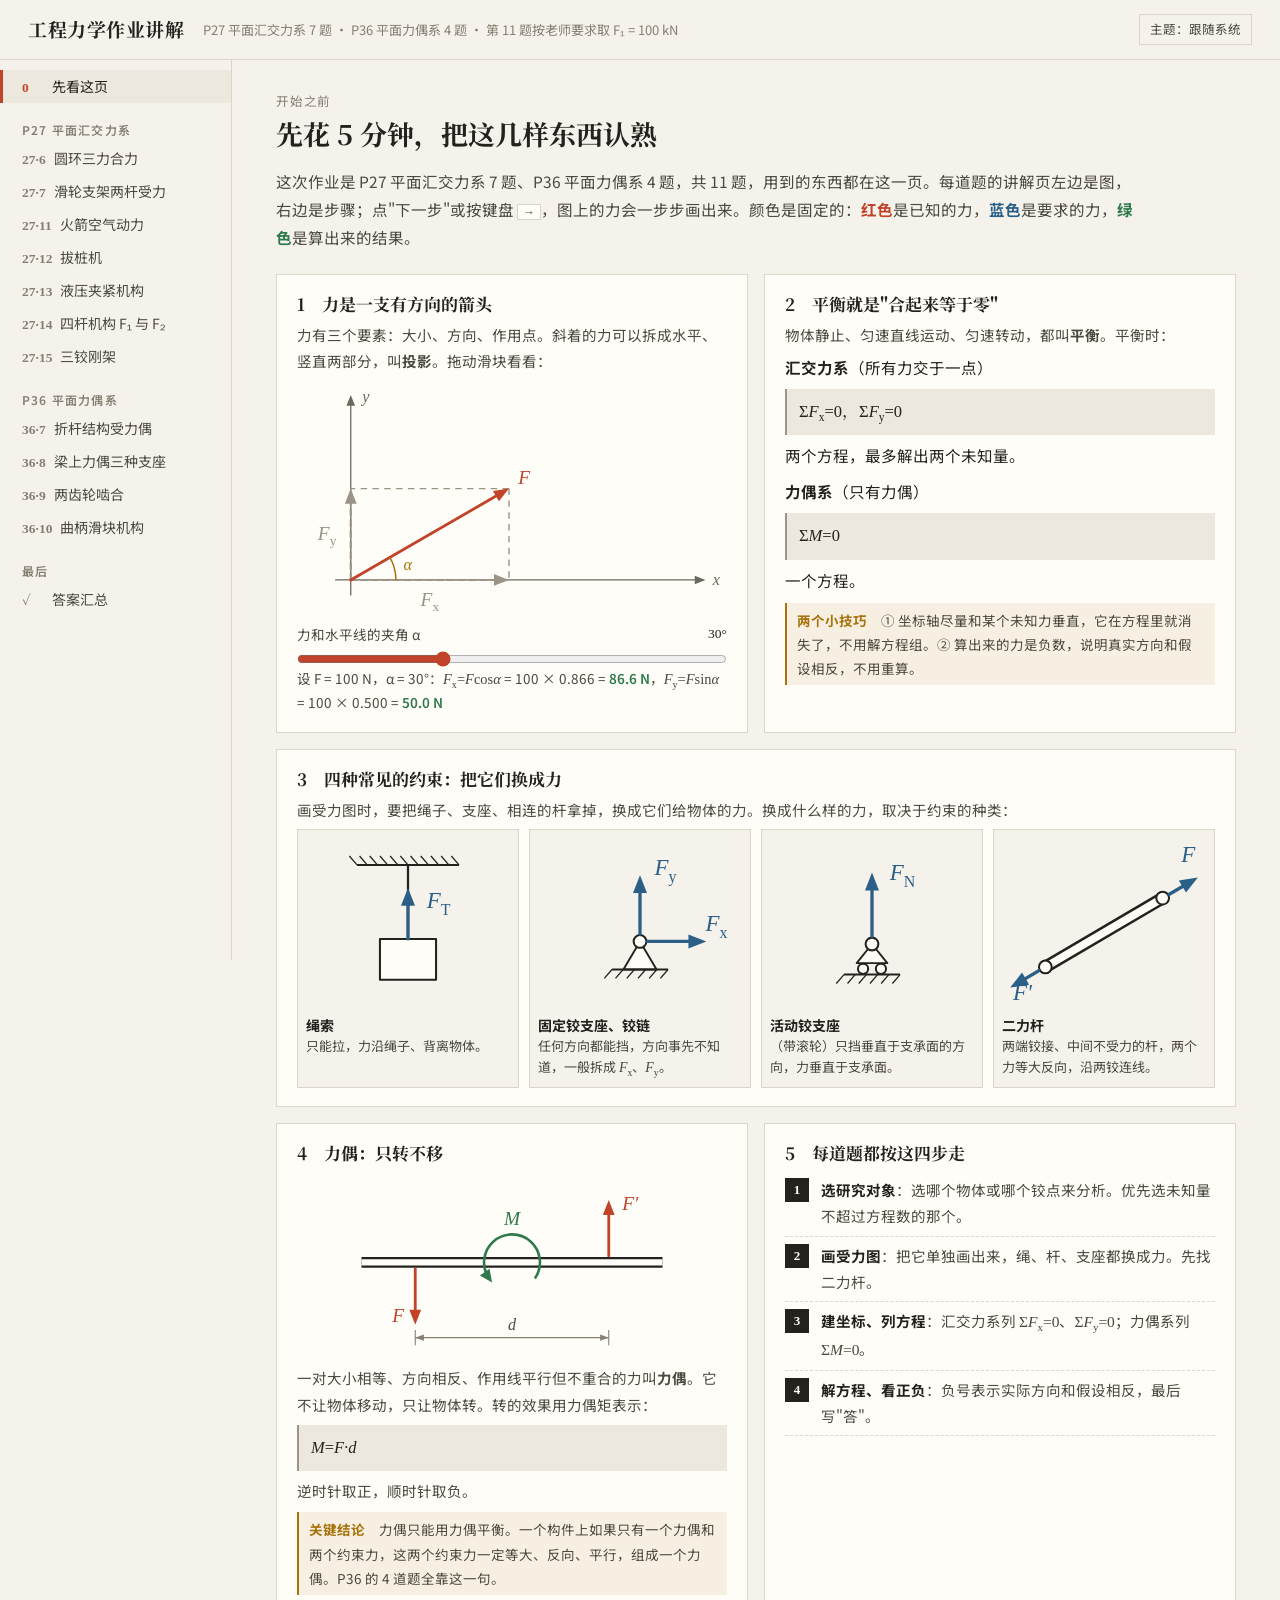
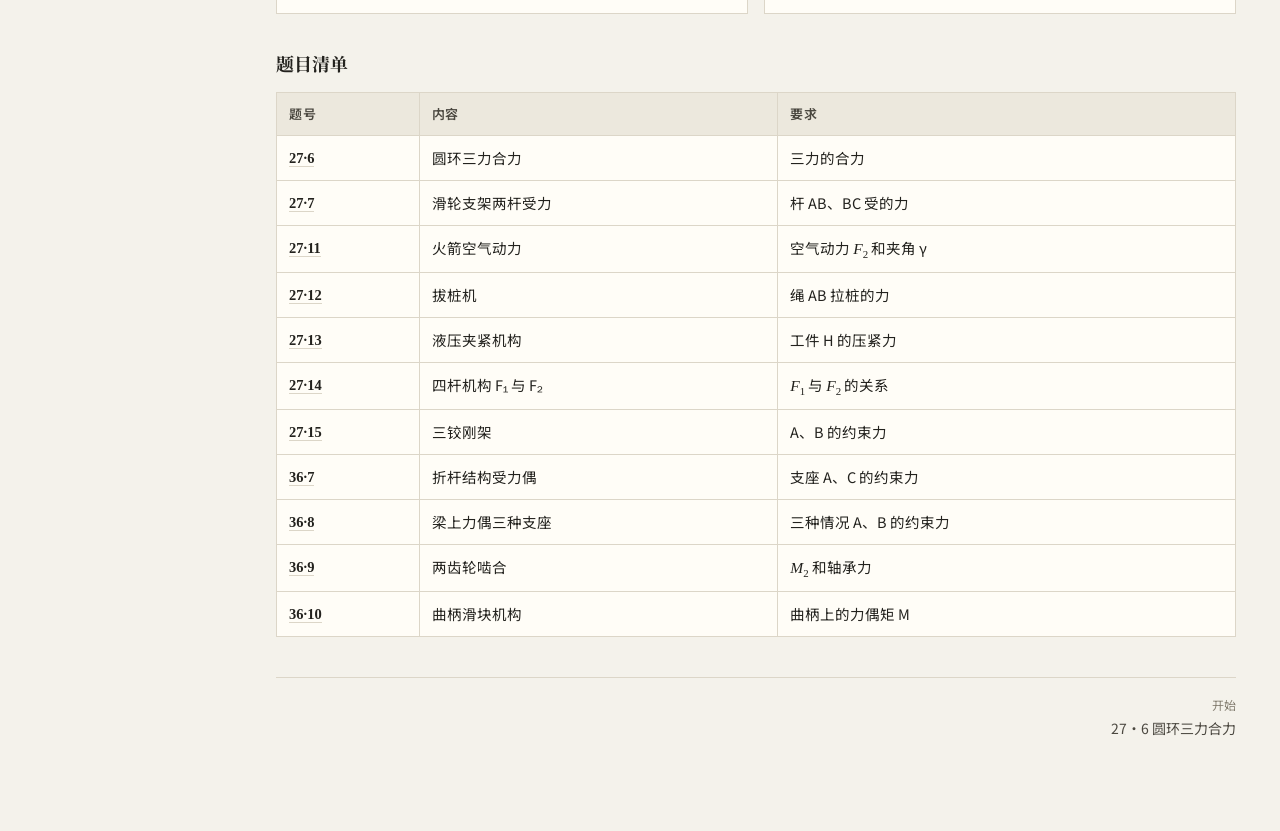
==== index.html @ e1c11011 "工程力学作业 11 题分步讲解网页 Co-Authored-By: Claude Opus 5.5 <noreply@anthropic.com>" ====
<!doctype html>
<html lang="zh-CN">
<head>
<meta charset="utf-8">
<meta name="viewport" content="width=device-width,initial-scale=1">
<title>工程力学作业讲解</title>
<meta name="description" content="工程力学 P27 平面汇交力系、P36 平面力偶系共 11 题的分步动画讲解">
<link rel="preconnect" href="https://fonts.googleapis.com">
<link rel="preconnect" href="https://fonts.gstatic.com" crossorigin>
<link href="https://fonts.googleapis.com/css2?family=Noto+Sans+SC:wght@400;500;700&family=Noto+Serif+SC:wght@600;700&display=swap" rel="stylesheet" media="print" onload="this.media='all'">
<style>
:root{
  --bg:#f4f2eb; --card:#fffdf7; --ink:#23221e; --ink2:#4b4840; --muted:#857f72; --rule:#dcd6c8; --soft:#ece8dd;
  --known:#c1432a; --unk:#2b5f88; --res:#2f7a4c; --geo:#9b9486; --hl:#a8730c; --axis:#6d685e;
  --sans:"Noto Sans SC","Source Han Sans SC","PingFang SC","Hiragino Sans GB","DengXian",sans-serif;
  --serif:"Noto Serif SC","Source Han Serif SC","Songti SC","SimSun",serif;
  --math:"Times New Roman","STIX Two Text","Noto Serif SC","Songti SC",serif;
  color-scheme:light;
}
@media (prefers-color-scheme: dark){
  :root:not([data-theme="light"]){
    --bg:#1a1916; --card:#23221e; --ink:#ece8de; --ink2:#c8c3b6; --muted:#8f897c; --rule:#3b3933; --soft:#2c2b26;
    --known:#f07a5a; --unk:#74a9d8; --res:#5fc28c; --geo:#7f7a6e; --hl:#e0ad48; --axis:#a8a294;
    color-scheme:dark;
  }
}
:root[data-theme="dark"]{
  --bg:#1a1916; --card:#23221e; --ink:#ece8de; --ink2:#c8c3b6; --muted:#8f897c; --rule:#3b3933; --soft:#2c2b26;
  --known:#f07a5a; --unk:#74a9d8; --res:#5fc28c; --geo:#7f7a6e; --hl:#e0ad48; --axis:#a8a294;
  color-scheme:dark;
}
*{box-sizing:border-box}
html,body{margin:0;background:var(--bg);color:var(--ink)}
body{font:15.5px/1.8 var(--sans);-webkit-font-smoothing:antialiased}
a{color:inherit}
button{font:inherit;color:inherit}

/* 顶栏 */
.top{display:flex;align-items:center;gap:18px;padding:14px 28px;border-bottom:1px solid var(--rule);background:var(--bg)}
.top h1{font:700 19px/1.3 var(--serif);margin:0;letter-spacing:.03em}
.top .sub{color:var(--muted);font-size:13px;flex:1}
.top .theme{background:none;border:1px solid var(--rule);padding:3px 10px;font-size:12.5px;cursor:pointer;color:var(--ink2)}

.shell{display:grid;grid-template-columns:232px minmax(0,1fr)}
.side{border-right:1px solid var(--rule);padding:10px 0 40px;position:sticky;top:0;height:100vh;overflow:auto}
.side h4{font:600 12px var(--sans);color:var(--muted);letter-spacing:.1em;margin:18px 22px 4px}
.side a{display:flex;gap:8px;align-items:baseline;padding:6px 18px 6px 19px;color:var(--ink2);text-decoration:none;font-size:14px;border-left:3px solid transparent;line-height:1.5}
.side a .no{font:600 13.5px var(--math);color:var(--muted);min-width:22px}
.side a:hover{background:var(--soft)}
.side a.on{background:var(--soft);border-left-color:var(--known);color:var(--ink)}
.side a.on .no{color:var(--known)}
main{padding:30px 44px 90px;max-width:1320px;min-width:0}

/* 题目头 */
.tag{font-size:12.5px;color:var(--muted);letter-spacing:.06em}
.ph h2{font:700 27px/1.35 var(--serif);margin:4px 0 14px}
.orig{border-left:3px solid var(--rule);padding:2px 0 2px 14px;color:var(--ink2);font-size:14.5px;margin:0 0 12px;max-width:900px}
.orig .chg{color:var(--known);font-weight:600}
.given{display:grid;grid-template-columns:auto 1fr;gap:2px 14px;font-size:14.5px;max-width:900px}
.given b{font-weight:600;color:var(--muted);font-size:12.5px;letter-spacing:.08em;padding-top:2px}

.know{display:grid;grid-template-columns:repeat(auto-fit,minmax(250px,1fr));gap:12px;margin:22px 0 28px}
.kc{background:var(--card);border:1px solid var(--rule);border-top:3px solid var(--hl);padding:11px 16px 12px}
.kc h5{margin:0 0 3px;font:600 14.5px var(--sans)}
.kc p{margin:0;font-size:14px;color:var(--ink2);line-height:1.75}

/* 图 + 步骤 */
.stage{display:grid;grid-template-columns:minmax(0,1.12fr) minmax(0,1fr);gap:28px;align-items:start}
.fig{position:sticky;top:14px;background:var(--card);border:1px solid var(--rule)}
.fig svg.dg{display:block;width:100%;height:auto;touch-action:manipulation}
.vtabs{display:flex;border-bottom:1px solid var(--rule)}
.vtabs button{flex:1;padding:8px 6px;border:none;background:none;border-bottom:2px solid transparent;cursor:pointer;color:var(--muted);font-size:14px}
.vtabs button.on{color:var(--ink);border-bottom-color:var(--known);font-weight:600}
.figbar{display:flex;align-items:center;gap:8px;border-top:1px solid var(--rule);padding:8px 12px;flex-wrap:wrap}
.btn{background:none;border:1px solid var(--rule);color:var(--ink);padding:4px 12px;font-size:13.5px;cursor:pointer;line-height:1.6}
.btn:hover{border-color:var(--ink2)}
.btn:disabled{opacity:.35;cursor:default}
.btn.pri{background:var(--ink);color:var(--card);border-color:var(--ink)}
.stepno{font:600 14px var(--math);color:var(--ink2);min-width:58px;text-align:center}
.dots{display:flex;gap:4px;margin-left:auto}
.dots i{width:16px;height:4px;background:var(--rule);cursor:pointer}
.dots i.on{background:var(--known)}
.ctrl{padding:8px 14px 10px;border-top:1px solid var(--rule);display:grid;gap:4px;font-size:13.5px}
.ctrl:empty{display:none}
.ctrl label{display:flex;justify-content:space-between;color:var(--ink2)}
.ctrl label span:last-child{font-family:var(--math);color:var(--ink)}
.ctrl input[type=range]{width:100%;accent-color:var(--known);margin:0}
.readout{font-size:13.5px;color:var(--ink2);line-height:1.7}
.readout b{color:var(--res);font-weight:600}
.legend{display:flex;gap:6px 16px;flex-wrap:wrap;font-size:12.5px;color:var(--muted);padding:7px 12px;border-top:1px solid var(--rule)}
.legend span{display:inline-flex;align-items:center;gap:6px}
.legend span i{display:inline-block;width:18px;height:3px}

.steps{list-style:none;margin:0;padding:0}
.steps li{position:relative;padding:13px 16px 14px 54px;border:1px solid transparent;border-bottom-color:var(--rule);cursor:pointer;transition:background .25s,opacity .25s}
.steps li .n{position:absolute;left:14px;top:15px;width:26px;height:26px;border:1.5px solid var(--muted);font:600 13.5px/23px var(--math);text-align:center;color:var(--muted)}
.steps li.on{background:var(--card);border-color:var(--rule);border-left:3px solid var(--known);padding-left:52px}
.steps li.on .n{background:var(--known);border-color:var(--known);color:#fff}
.steps li.later{opacity:.45}
.steps li.later:hover{opacity:.8}
.steps h4{margin:0 0 3px;font:600 15.5px/1.5 var(--sans)}
.steps .bd{font-size:14.5px;color:var(--ink2)}
.steps .bd p{margin:4px 0}

/* 公式 */
.mx{font-family:var(--math);font-size:1.07em;white-space:nowrap}
.mx i,.eq i,.wl i{font-style:italic}
.eq{font-family:var(--math);font-size:16.5px;margin:7px 0;padding:6px 12px;background:var(--soft);border-left:2px solid var(--geo);overflow-x:auto;white-space:nowrap;line-height:2.1;color:var(--ink)}
.fr{display:inline-flex;flex-direction:column;vertical-align:middle;text-align:center;margin:0 3px;font-size:.9em;line-height:1.25}
.fr>span:first-child{border-bottom:1px solid currentColor;padding:0 3px 1px}
.fr>span:last-child{padding:1px 3px 0}
.sqrt{white-space:nowrap}
.sqrt .rad{border-top:1px solid currentColor;padding:0 2px;margin-left:1px}
sub,sup{font-size:.7em;line-height:0}
.tip{font-size:13.5px;margin-top:8px;padding:5px 10px;border-left:2px solid var(--hl);color:var(--ink2);background:color-mix(in srgb,var(--hl) 9%,transparent)}
.tip b{color:var(--hl)}

/* 作业本写法 */
.blk{margin-top:36px}
.blk>h3{font:700 18px var(--serif);margin:0 0 10px;display:flex;align-items:center;gap:12px}
.blk>h3 .btn{font:13px var(--sans);margin-left:auto}
.write{background:var(--card);border:1px solid var(--rule);padding:16px 24px 16px 46px;position:relative;
  background-image:repeating-linear-gradient(to bottom,transparent 0,transparent 39px,var(--rule) 39px,var(--rule) 40px);background-position:0 15px}
.write::before{content:"";position:absolute;left:28px;top:0;bottom:0;border-left:1px solid color-mix(in srgb,var(--known) 45%,transparent)}
.wl{min-height:40px;line-height:40px;font-size:15.5px;font-family:var(--math),var(--sans);white-space:nowrap;overflow-x:auto;overflow-y:hidden}
.wl .fr{line-height:1.15;font-size:.85em}
.wl.zh{font-family:var(--sans);white-space:normal;line-height:40px}
.ans{border:2px solid var(--res);padding:12px 18px;margin-top:18px;background:color-mix(in srgb,var(--res) 6%,var(--card))}
.ans b{color:var(--res);font-weight:700;letter-spacing:.1em;margin-right:10px}
.pit{margin:18px 0 0;padding:0;list-style:none}
.pit li{padding:6px 0 6px 26px;position:relative;color:var(--ink2);font-size:14.5px;border-bottom:1px dashed var(--rule)}
.pit li::before{content:"!";position:absolute;left:4px;top:7px;width:15px;height:15px;border:1.5px solid var(--known);color:var(--known);font:700 11px/12px var(--sans);text-align:center}
.pn{display:flex;justify-content:space-between;gap:12px;margin-top:40px;border-top:1px solid var(--rule);padding-top:16px}
.pn a{text-decoration:none;font-size:14px;color:var(--ink2);max-width:48%}
.pn a:hover{color:var(--known)}
.pn small{display:block;color:var(--muted);font-size:12px}

/* SVG 图元 */
.dg text{user-select:none}
.ln{stroke:var(--ink);stroke-width:1.6;fill:none}
.frm{stroke:var(--ink);stroke-width:3;fill:none;stroke-linejoin:miter}
.rope{stroke:var(--ink);stroke-width:1.8;fill:none}
.dsh{stroke:var(--geo);stroke-width:1.3;stroke-dasharray:6 5;fill:none}
.dsh.r{stroke:var(--res)}
.dsh.h{stroke:var(--hl);stroke-width:1.6}
.dd{stroke:var(--geo);stroke-width:1.2;stroke-dasharray:12 4 2 4;fill:none}
.rodO{stroke:var(--ink);stroke-width:10;fill:none;stroke-linejoin:miter;stroke-linecap:butt}
.rodI{stroke:var(--card);stroke-width:6;fill:none;stroke-linejoin:miter;stroke-linecap:butt}
.rod{transition:opacity .5s}
.hot .rodO{stroke:var(--hl);animation:hotp 1.2s ease-in-out infinite}
.hot .rodI{stroke:color-mix(in srgb,var(--hl) 22%,var(--card))}
.hot.cplg{--fc:var(--hl)}
@keyframes hotp{50%{stroke-width:12}}
.pinc{fill:var(--card);stroke:var(--ink);stroke-width:1.6}
.sup{fill:var(--card);stroke:var(--ink);stroke-width:1.5;stroke-linejoin:round}
.gl{stroke:var(--ink);stroke-width:1.6}
.ht{stroke:var(--ink);stroke-width:1}
.body{fill:var(--card);stroke:var(--ink);stroke-width:1.6;stroke-linejoin:round}
.inkf{fill:var(--ink)}
.arc{stroke:var(--hl);stroke-width:1.4;fill:none}
.arcT{fill:var(--hl);font:italic 15px var(--math)}
.arc.r{stroke:var(--res)}.arcT.r{fill:var(--res)}
.lb{font:italic 18px var(--math);fill:var(--ink)}
.lb .sb{font-style:normal;font-size:12.5px}
.pt{font:italic 17px var(--math);fill:var(--ink)}
.nt{font:13px var(--sans);fill:var(--muted)}
.nt.r{fill:var(--res);font-weight:600}
.big{font:600 17px var(--math);fill:var(--res)}
.vl{font:12.5px var(--sans);fill:var(--fc)}
.dm{stroke:var(--muted);stroke-width:1}
.dmh{fill:var(--muted)}
.dmt{font:italic 15px var(--math);fill:var(--ink2)}
.rtm{stroke:var(--hl);stroke-width:1.3;fill:none}
.focus{stroke:var(--hl);stroke-width:1.6;stroke-dasharray:4 3;fill:none}

.arw{--fc:var(--known)}
.arw.u{--fc:var(--unk)}
.arw.r{--fc:var(--res)}
.arw.g{--fc:var(--geo)}
.arw.ax{--fc:var(--axis)}
.arw line{stroke:var(--fc);stroke-width:2.6;stroke-linecap:round}
.arw.ax line{stroke-width:1.2}
.arw line.dsl{stroke-dasharray:6 4;stroke-width:2}
.arw path{fill:var(--fc)}
.arw .lb{fill:var(--fc)}
.arw.ax .lb{font-size:15px}
.cplg{--fc:var(--known)}
.cplg.r{--fc:var(--res)}
.cplg.u{--fc:var(--unk)}
.hole{fill:var(--bg);stroke:var(--ink);stroke-width:1.2}
.rm{font-style:normal}
.kdot{fill:var(--hl)}
.cpl{stroke:var(--fc);fill:none;stroke-width:2.4}
.cplh{fill:var(--fc)}
.cplt{fill:var(--fc)}

/* 分步显隐 */
[data-s]{opacity:0;transition:opacity .5s ease}
[data-s].on{opacity:1}
.arw[data-s]{transform:scale(.04);transition:transform .7s cubic-bezier(.2,.8,.25,1),opacity .3s}
.arw[data-s].on{transform:none}
[data-tk]{transition:transform 1s cubic-bezier(.4,0,.2,1)}
[data-dk]{transition:opacity .5s}
.dim{opacity:.16 !important}
.instant,.instant *{transition:none !important}
.spin{animation:spin linear infinite}
.spin.ccw{animation-name:spinccw}
@keyframes spin{to{transform:rotate(360deg)}}
@keyframes spinccw{to{transform:rotate(-360deg)}}
.paused .spin{animation-play-state:paused}
@media (prefers-reduced-motion: reduce){
  [data-s],.arw[data-s],[data-tk]{transition-duration:.01s !important}
  .spin{animation:none}
  .hot .rodO{animation:none}
}

/* 入门页、汇总页 */
.lead{font-size:15.5px;color:var(--ink2);max-width:860px}
.pr{display:grid;grid-template-columns:repeat(auto-fit,minmax(380px,1fr));gap:16px;margin-top:22px}
.prc{background:var(--card);border:1px solid var(--rule);padding:16px 20px 18px}
.prc h3{font:700 17px var(--serif);margin:0 0 6px}
.prc p{margin:6px 0;font-size:14.5px;color:var(--ink2)}
.prc svg{display:block;width:100%;height:auto;margin:6px 0}
.prc.wide{grid-column:1/-1}
.cons{display:grid;grid-template-columns:repeat(4,minmax(0,1fr));gap:10px}
.cons figure{margin:0;border:1px solid var(--rule);padding:6px 8px 8px;background:var(--bg)}
.cons figcaption{font-size:13px;color:var(--ink2);line-height:1.6}
.cons figcaption b{display:block;color:var(--ink);font-size:14px}
.four{margin:6px 0 0;padding-left:0;list-style:none;counter-reset:f}
.four li{counter-increment:f;padding:6px 0 6px 36px;position:relative;font-size:14.5px;color:var(--ink2);border-bottom:1px dashed var(--rule)}
.four li::before{content:counter(f);position:absolute;left:0;top:7px;width:24px;height:24px;background:var(--ink);color:var(--card);font:600 13px/24px var(--math);text-align:center}
.four li b{color:var(--ink)}
table.sum{width:100%;border-collapse:collapse;margin-top:16px;font-size:14.5px;background:var(--card)}
table.sum th,table.sum td{border:1px solid var(--rule);padding:9px 12px;text-align:left;vertical-align:top}
table.sum th{background:var(--soft);font-weight:600;font-size:13px;color:var(--ink2);letter-spacing:.05em}
table.sum td:first-child{white-space:nowrap;font-family:var(--math);font-weight:600}
table.sum a{text-decoration:none;border-bottom:1px solid var(--rule)}
table.sum a:hover{color:var(--known)}
.kbd{font:12px var(--math);border:1px solid var(--rule);padding:0 5px;background:var(--card)}

@media (max-width: 960px){
  .top{padding:10px 16px}
  .top .sub{display:none}
  .shell{grid-template-columns:1fr}
  .side{position:sticky;top:0;height:auto;display:flex;overflow-x:auto;padding:0;border-right:none;border-bottom:1px solid var(--rule);background:var(--bg);z-index:6;scrollbar-width:none}
  .side::-webkit-scrollbar{display:none}
  .side h4{display:none}
  .side a{border-left:none;border-bottom:3px solid transparent;white-space:nowrap;padding:9px 11px 7px}
  .side a .t{display:none}
  .side a.on{border-bottom-color:var(--known)}
  main{padding:18px 16px 90px}
  .ph h2{font-size:21px}
  .stage{grid-template-columns:1fr;gap:14px}
  .fig{position:sticky;top:44px;z-index:4}
  .fig .legend{display:none}
  .pr{grid-template-columns:1fr}
  .cons{grid-template-columns:repeat(2,minmax(0,1fr))}
  .write{padding:12px 14px 12px 34px}
  .write::before{left:20px}
}

</style>
</head>
<body>
<header class="top">
  <h1>工程力学作业讲解</h1>
  <span class="sub">P27 平面汇交力系 7 题 · P36 平面力偶系 4 题 · 第 11 题按老师要求取 F₁ = 100 kN</span>
  <button class="theme" id="theme">主题</button>
</header>
<div class="shell">
  <nav class="side" id="nav"></nav>
  <main id="main"></main>
</div>
<script>
'use strict';
/* ========== 数学与格式 ========== */
const RAD = Math.PI / 180;
const f = n => Math.round(n * 10) / 10;
// 数学角（度，逆时针为正）→ 屏幕坐标
const pol = (x, y, l, d) => [x + l * Math.cos(d * RAD), y - l * Math.sin(d * RAD)];

function at(o) {
  if (!o) return '';
  let s = '';
  if (o.s != null) s += ` data-s="${o.s}"`;
  else if (o.u != null) s += ` data-s="0"`;
  if (o.u != null) s += ` data-u="${o.u}"`;
  if (o.tk != null) s += ` data-tk="${o.tk}" data-tf="${o.tf}"`;
  if (o.dk != null) s += ` data-dk="${o.dk}"` + (o.du != null ? ` data-du="${o.du}"` : '');
  if (o.hk != null) s += ` data-hk="${o.hk}"`;
  if (o.style) s += ` style="${o.style}"`;
  return s;
}
// 标签：F_AB → F 加下标
function lab(t) {
  return String(t).replace(/([A-Za-zθβγαφ])_\{([^}]*)\}|([A-Za-zθβγαφ])_([A-Za-z0-9′']+)/g,
    (m, a, b, c, d) => `${a || c}<tspan class="sb" dy="5">${b || d}</tspan><tspan dy="-5">​</tspan>`);
}

/* 简易公式：$...$ 行内，$$...$$ 独立行；#frac{}{}、#sqrt{}、#t{直立}、_ 下标、^ 上标 */
function tex(s, up) {
  let out = '', i = 0;
  const group = () => {
    while (s[i] === ' ') i++;
    if (s[i] === '{') {
      let d = 0, j = i;
      for (; j < s.length; j++) { if (s[j] === '{') d++; else if (s[j] === '}') { d--; if (!d) break; } }
      const r = s.slice(i + 1, j); i = j + 1; return r;
    }
    return s[i++] || '';
  };
  while (i < s.length) {
    const c = s[i];
    if (c === '#') {
      const m = /^#([a-z]+)/.exec(s.slice(i));
      if (m) {
        i += m[0].length;
        if (m[1] === 'frac') { const a = group(), b = group(); out += `<span class="fr"><span>${tex(a, up)}</span><span>${tex(b, up)}</span></span>`; }
        else if (m[1] === 'sqrt') { const a = group(); out += `<span class="sqrt">√<span class="rad">${tex(a, up)}</span></span>`; }
        else if (m[1] === 't') { out += group(); }
        continue;
      }
    }
    if (c === '_' || c === '^') { i++; const a = group(); out += c === '_' ? `<sub>${tex(a, true)}</sub>` : `<sup>${tex(a, up)}</sup>`; continue; }
    if (/[A-Za-z]/.test(c)) {
      let j = i; while (j < s.length && /[A-Za-z]/.test(s[j])) j++;
      const w = s.slice(i, j); i = j;
      const fm = /^([A-Za-z])(sin|cos|tan)$/.exec(w);
      if (fm && !up) { out += `<i>${fm[1]}</i>${fm[2]}`; continue; }
      out += (w.length === 1 && !up) ? `<i>${w}</i>` : w; continue;
    }
    if ('θβγαφ'.includes(c) && !up) { out += `<i>${c}</i>`; i++; continue; }
    if (c === '-') { out += '−'; i++; continue; }
    if (c === '*') { out += '×'; i++; continue; }
    if (c === '<') { out += '&lt;'; i++; continue; }
    out += c; i++;
  }
  return out;
}
// 公式转成纯文本，给"复制文字"用
function texPlain(s) {
  let out = '', i = 0;
  const sup = { '2': '²', '3': '³' };
  const group = () => {
    while (s[i] === ' ') i++;
    if (s[i] === '{') { let d = 0, j = i; for (; j < s.length; j++) { if (s[j] === '{') d++; else if (s[j] === '}') { d--; if (!d) break; } } const r = s.slice(i + 1, j); i = j + 1; return r; }
    return s[i++] || '';
  };
  const wrap = x => /^(\d+(\.\d+)?|[A-Za-zθαβγ][A-Za-z0-9′]{0,2}|√\d+)$/.test(x) ? x : '(' + x + ')';
  while (i < s.length) {
    const c = s[i];
    const m = c === '#' && /^#([a-z]+)/.exec(s.slice(i));
    if (m) {
      i += m[0].length;
      if (m[1] === 'frac') { const a = texPlain(group()), b = texPlain(group()); out += wrap(a) + '/' + wrap(b); }
      else if (m[1] === 'sqrt') out += '√' + wrap(texPlain(group()));
      else out += group();
      continue;
    }
    if (c === '_') { i++; out += texPlain(group()); continue; }
    if (c === '^') { i++; const a = texPlain(group()); out += sup[a] || '^' + a; continue; }
    out += c === '-' ? '−' : c === '*' ? '×' : c; i++;
  }
  return out;
}
function plainLine(h) { return String(h).replace(/\$\$?([^$]+?)\$\$?/g, (m, a) => texPlain(a)).replace(/<[^>]+>/g, ''); }
function T(h) {
  if (!h) return '';
  return String(h)
    .replace(/\$\$([\s\S]+?)\$\$/g, (m, a) => `<div class="eq">${tex(a.trim())}</div>`)
    .replace(/\$([^$]+?)\$/g, (m, a) => `<span class="mx">${tex(a)}</span>`);
}

/* ========== SVG 图元 ========== */
const D = {
  g: (c, o = {}, cls = '') => `<g${cls ? ` class="${cls}"` : ''}${at(o)}>${c}</g>`,
  ln: (x1, y1, x2, y2, cls = 'ln', o = {}) => `<line x1="${f(x1)}" y1="${f(y1)}" x2="${f(x2)}" y2="${f(y2)}" class="${cls}"${at(o)}/>`,
  pl: (pts, cls = 'ln', o = {}) => `<polyline points="${pts.map(p => f(p[0]) + ',' + f(p[1])).join(' ')}" class="${cls}"${at(o)}/>`,
  rod(pts, o = {}) {
    const P = pts.map(p => f(p[0]) + ',' + f(p[1])).join(' ');
    return `<g class="rod${o.cls ? ' ' + o.cls : ''}"${at(o)}><polyline points="${P}" class="rodO"/><polyline points="${P}" class="rodI"/></g>`;
  },
  pin: (x, y, o = {}) => `<circle cx="${f(x)}" cy="${f(y)}" r="${o.r || 5}" class="pinc"${at(o)}/>`,
  hatch(x1, y1, x2, y2, side = 1, o = {}) {
    const L = Math.hypot(x2 - x1, y2 - y1), dx = (x2 - x1) / L, dy = (y2 - y1) / L, nx = -dy * side, ny = dx * side;
    let s = `<line x1="${f(x1)}" y1="${f(y1)}" x2="${f(x2)}" y2="${f(y2)}" class="gl"/>`;
    const n = Math.max(2, Math.floor(L / 8));
    for (let i = 0; i <= n; i++) {
      const px = x1 + dx * (i * L / n), py = y1 + dy * (i * L / n);
      s += `<line x1="${f(px)}" y1="${f(py)}" x2="${f(px + nx * 7 - dx * 6)}" y2="${f(py + ny * 7 - dy * 6)}" class="ht"/>`;
    }
    return D.g(s, o);
  },
  // 固定铰支座：rot 为屏幕旋转角（顺时针为正）
  fixed(x, y, rot = 0, o = {}) {
    let s = `<path d="M${x},${y} L${x - 13},${y + 22} L${x + 13},${y + 22} Z" class="sup"/>` + D.hatch(x - 22, y + 22, x + 22, y + 22, 1) + `<circle cx="${x}" cy="${y}" r="5" class="pinc"/>`;
    return `<g transform="rotate(${rot} ${x} ${y})"${at(o)}>${s}</g>`;
  },
  roller(x, y, rot = 0, o = {}) {
    let s = `<path d="M${x},${y} L${x - 12},${y + 15} L${x + 12},${y + 15} Z" class="sup"/><circle cx="${x - 7}" cy="${y + 19.5}" r="4" class="pinc"/><circle cx="${x + 7}" cy="${y + 19.5}" r="4" class="pinc"/>` + D.hatch(x - 22, y + 24, x + 22, y + 24, 1) + `<circle cx="${x}" cy="${y}" r="5" class="pinc"/>`;
    return `<g transform="rotate(${rot} ${x} ${y})"${at(o)}>${s}</g>`;
  },
  txt: (x, y, t, cls = 'pt', o = {}) => `<text x="${f(x)}" y="${f(y)}" class="${cls}" text-anchor="${o.a || 'middle'}"${at(o)}>${lab(t)}</text>`,
  note: (x, y, t, o = {}) => `<text x="${f(x)}" y="${f(y)}" class="nt${o.c ? ' ' + o.c : ''}" text-anchor="${o.a || 'middle'}"${at(o)}>${t}</text>`,
  arc(cx, cy, r, a1, a2, label, o = {}) {
    const [x1, y1] = pol(cx, cy, r, a1), [x2, y2] = pol(cx, cy, r, a2);
    const big = Math.abs(a2 - a1) > 180 ? 1 : 0, sweep = a2 > a1 ? 0 : 1;
    let s = `<path d="M${f(x1)},${f(y1)} A${r},${r} 0 ${big} ${sweep} ${f(x2)},${f(y2)}" class="arc ${o.c || ''}"/>`;
    if (label) {
      const m = o.am != null ? o.am : (a1 + a2) / 2;
      const [lx, ly] = o.lp || pol(cx, cy, r + (o.lo || 15), m);
      s += `<text x="${f(lx)}" y="${f(ly + 5)}" class="arcT ${o.c || ''}" text-anchor="middle">${lab(label)}</text>`;
    }
    return D.g(s, o);
  },
  // 力偶：cw=true 顺时针。可用 o.a1/o.a2 指定弧的起止（数学角）
  couple(cx, cy, r, cw, label, o = {}) {
    const a1 = o.a1 != null ? o.a1 : (cw ? 215 : -35), a2 = o.a2 != null ? o.a2 : (cw ? -35 : 215);
    const [x1, y1] = pol(cx, cy, r, a1), [x2, y2] = pol(cx, cy, r, a2);
    const span = Math.abs(a2 - a1);
    let s = `<path d="M${f(x1)},${f(y1)} A${r},${r} 0 ${span > 180 ? 1 : 0} ${cw ? 1 : 0} ${f(x2)},${f(y2)}" class="cpl"/>`;
    const tx = cw ? Math.sin(a2 * RAD) : -Math.sin(a2 * RAD), ty = cw ? Math.cos(a2 * RAD) : -Math.cos(a2 * RAD);
    const h = 12, w = 5.5, bx = x2 - tx * h * 0.6, by = y2 - ty * h * 0.6, ex = x2 + tx * h * 0.4, ey = y2 + ty * h * 0.4;
    s += `<path d="M${f(ex)},${f(ey)} L${f(bx - ty * w)},${f(by + tx * w)} L${f(bx + ty * w)},${f(by - tx * w)} Z" class="cplh"/>`;
    if (label) { const [lx, ly] = o.lp || [cx, cy - r - 9]; s += `<text x="${f(lx)}" y="${f(ly)}" class="lb cplt" text-anchor="middle">${lab(label)}</text>`; }
    return D.g(s, o, 'cplg ' + (o.c || 'k'));
  },
  arrow(x1, y1, x2, y2, o = {}) {
    const L = Math.hypot(x2 - x1, y2 - y1) || 1, ux = (x2 - x1) / L, uy = (y2 - y1) / L, h = o.h || 14, w = o.w || 5.5;
    const bx = x2 - ux * h, by = y2 - uy * h;
    let s = `<line x1="${f(x1)}" y1="${f(y1)}" x2="${f(bx + ux * 2)}" y2="${f(by + uy * 2)}"${o.dash ? ' class="dsl"' : ''}/><path d="M${f(x2)},${f(y2)} L${f(bx - uy * w)},${f(by + ux * w)} L${f(bx + uy * w)},${f(by - ux * w)} Z"/>`;
    if (o.l) {
      const [lx, ly] = o.lp || [x2 + ux * 12 - uy * 14, y2 + uy * 12 + ux * 14 + 5];
      s += `<text x="${f(lx)}" y="${f(ly)}" class="lb" text-anchor="${o.la || 'middle'}">${lab(o.l)}</text>`;
    }
    if (o.v) { const [vx, vy] = o.vp; s += `<text x="${f(vx)}" y="${f(vy)}" class="vl" text-anchor="${o.va || 'middle'}">${o.v}</text>`; }
    const oo = Object.assign({}, o, { style: `transform-origin:${f(x1)}px ${f(y1)}px` + (o.style ? ';' + o.style : '') });
    return `<g class="arw ${o.c || 'k'}"${at(oo)}>${s}</g>`;
  },
  // 从点出发的力
  af(x, y, len, deg, o = {}) { const g = o.g || 0; const [sx, sy] = pol(x, y, g, deg), [ex, ey] = pol(x, y, g + len, deg); return D.arrow(sx, sy, ex, ey, o); },
  // 指向点的力（箭头尖在点上）
  ai(x, y, len, deg, o = {}) { const g = o.g != null ? o.g : 7; const [sx, sy] = pol(x, y, g + len, deg + 180), [ex, ey] = pol(x, y, g, deg + 180); return D.arrow(sx, sy, ex, ey, o); },
  dim(x1, y1, x2, y2, label, o = {}) {
    const L = Math.hypot(x2 - x1, y2 - y1), dx = (x2 - x1) / L, dy = (y2 - y1) / L, h = 8, w = 3;
    const head = (x, y, sx, sy) => `<path d="M${f(x)},${f(y)} L${f(x - sx * h - sy * w)},${f(y - sy * h + sx * w)} L${f(x - sx * h + sy * w)},${f(y - sy * h - sx * w)} Z" class="dmh"/>`;
    const nx = -dy, ny = dx;
    let s = `<line x1="${f(x1)}" y1="${f(y1)}" x2="${f(x2)}" y2="${f(y2)}" class="dm"/>` + head(x2, y2, dx, dy) + head(x1, y1, -dx, -dy);
    s += `<line x1="${f(x1 + nx * 7)}" y1="${f(y1 + ny * 7)}" x2="${f(x1 - nx * 7)}" y2="${f(y1 - ny * 7)}" class="dm"/><line x1="${f(x2 + nx * 7)}" y1="${f(y2 + ny * 7)}" x2="${f(x2 - nx * 7)}" y2="${f(y2 - ny * 7)}" class="dm"/>`;
    const off = o.off != null ? o.off : -12;
    const mx = (x1 + x2) / 2 + nx * off, my = (y1 + y2) / 2 + ny * off;
    s += `<text x="${f(mx)}" y="${f(my + 5)}" class="dmt" text-anchor="middle">${lab(label)}</text>`;
    return D.g(s, o);
  },
  rt(x, y, d1, d2, sz = 10, o = {}) {
    const [ax, ay] = pol(x, y, sz, d1), [cx, cy] = pol(x, y, sz, d2);
    return D.pl([[ax, ay], [ax + cx - x, ay + cy - y], [cx, cy]], 'rtm', o);
  },
  axes(x, y, o = {}) {
    const L = o.len || 100, B = o.back || 20, r = o.rot || 0;
    const ax = (d, lb) => { const [sx, sy] = pol(x, y, B, d + 180), [ex, ey] = pol(x, y, L, d); const [lx, ly] = pol(x, y, L + 13, d); return D.arrow(sx, sy, ex, ey, { c: 'ax', h: 10, w: 4, l: lb, lp: [lx, ly + 5] }); };
    return D.g(ax(r, o.lx || 'x') + ax(r + 90, o.ly || 'y'), o);
  }
};

/* ========== 题目注册与渲染 ========== */
const PROBS = [];
const reg = p => PROBS.push(p);
const S = { p: null, vi: 0, cur: 0, params: {}, timer: null };
const $ = sel => document.querySelector(sel);

function legendHTML() {
  return `<div class="legend"><span><i style="background:var(--known)"></i>已知的力</span><span><i style="background:var(--unk)"></i>待求的力</span><span><i style="background:var(--res)"></i>算出来的结果</span><span><i style="background:var(--geo)"></i>辅助线</span></div>`;
}

function renderProb(p) {
  const idx = PROBS.indexOf(p), prev = PROBS[idx - 1], next = PROBS[idx + 1];
  const tabs = p.variants.length > 1 ? `<div class="vtabs">${p.variants.map((v, i) => `<button data-vi="${i}">${v.label}</button>`).join('')}</div>` : '';
  $('#main').innerHTML = `
  <article class="prob">
    <div class="ph">
      <div class="tag">${p.tag}</div>
      <h2>${p.title}</h2>
      <div class="orig">${T(p.orig)}</div>
      <div class="given"><b>已知</b><div>${T(p.given)}</div><b>要求</b><div>${T(p.ask)}</div></div>
    </div>
    <div class="know">${p.know.map(k => `<div class="kc"><h5>${k[0]}</h5><p>${T(k[1])}</p></div>`).join('')}</div>
    <div class="stage">
      <div class="fig" id="fig">
        ${tabs}
        <div id="svgw"></div>
        <div class="figbar">
          <button class="btn" id="bPrev" title="上一步（←）">上一步</button>
          <span class="stepno" id="stepno"></span>
          <button class="btn pri" id="bNext" title="下一步（→）">下一步</button>
          <button class="btn" id="bPlay">自动播放</button>
          <span class="dots" id="dots"></span>
        </div>
        <div class="ctrl" id="ctrl"></div>
        ${legendHTML()}
      </div>
      <ol class="steps" id="steps"></ol>
    </div>
    <section class="blk"><h3>作业本上这样写 <button class="btn" id="bCopy">复制文字</button></h3><div class="write" id="write"></div></section>
    <div class="ans" id="ans"></div>
    <section class="blk" id="pitw"><h3>容易错的地方</h3><ul class="pit" id="pit"></ul></section>
    <nav class="pn">
      ${prev ? `<a href="#${prev.id}"><small>上一题</small>${prev.nav} ${prev.short}</a>` : `<a href="#intro"><small>上一页</small>先看这页</a>`}
      ${next ? `<a href="#${next.id}" style="text-align:right"><small>下一题</small>${next.nav} ${next.short}</a>` : `<a href="#sum" style="text-align:right"><small>最后</small>答案汇总</a>`}
    </nav>
  </article>`;
  $('#bPrev').onclick = () => go(S.cur - 1);
  $('#bNext').onclick = () => go(S.cur + 1);
  $('#bPlay').onclick = togglePlay;
  $('#bCopy').onclick = copyWrite;
  document.querySelectorAll('.vtabs button').forEach(b => b.onclick = () => { stop(); S.vi = +b.dataset.vi; S.cur = 0; renderVariant(); });
  renderVariant();
}

function V() { return S.p.variants[S.vi]; }
function pick(k) { const v = V(); return v[k] != null ? v[k] : S.p[k]; }

function renderVariant() {
  const v = V();
  document.querySelectorAll('.vtabs button').forEach(b => b.classList.toggle('on', +b.dataset.vi === S.vi));
  S.params = {};
  for (const k in (v.params || {})) S.params[k] = v.params[k].val;
  drawSVG(true);
  // 步骤
  $('#steps').innerHTML = v.steps.map((st, i) => `<li data-i="${i}"><span class="n">${i}</span><h4>${T(st[0])}</h4><div class="bd">${T(st[1])}</div></li>`).join('');
  document.querySelectorAll('#steps li').forEach(li => li.onclick = () => { stop(); go(+li.dataset.i); });
  $('#dots').innerHTML = v.steps.map((_, i) => `<i data-i="${i}" title="第 ${i} 步"></i>`).join('');
  document.querySelectorAll('#dots i').forEach(d => d.onclick = () => { stop(); go(+d.dataset.i); });
  // 滑块与工具
  let c = '';
  for (const k in (v.params || {})) {
    const pm = v.params[k];
    c += `<label><span>${pm.label}</span><span id="pv_${k}">${pm.fmt(pm.val)}</span></label><input type="range" id="pr_${k}" min="${pm.min}" max="${pm.max}" step="${pm.step}" value="${pm.val}">`;
  }
  if (v.readout) c += `<div class="readout" id="readout"></div>`;
  if (v.tools) c += `<div style="display:flex;gap:8px">${v.tools.map((t, i) => `<button class="btn" data-tool="${i}">${t.label}</button>`).join('')}</div>`;
  $('#ctrl').innerHTML = c;
  for (const k in (v.params || {})) {
    $('#pr_' + k).addEventListener('input', e => {
      S.params[k] = +e.target.value;
      $('#pv_' + k).textContent = v.params[k].fmt(S.params[k]);
      drawSVG(true); updReadout();
    });
  }
  if (v.tools) document.querySelectorAll('[data-tool]').forEach(b => b.onclick = () => v.tools[+b.dataset.tool].on($('#svgw'), b));
  updReadout();
  $('#write').innerHTML = (pick('write') || []).map(l => typeof l === 'string' ? `<div class="wl">${T(l)}</div>` : `<div class="wl zh">${T(l[0])}</div>`).join('');
  $('#ans').innerHTML = `<b>答案</b>${T(pick('ans'))}`;
  const pit = pick('pit') || [];
  $('#pitw').style.display = pit.length ? '' : 'none';
  $('#pit').innerHTML = pit.map(x => `<li>${T(x)}</li>`).join('');
  go(S.cur, true);
}

function updReadout() { const v = V(); if (v.readout && $('#readout')) $('#readout').innerHTML = T(v.readout(S.params)); }

function drawSVG(instant) {
  const v = V();
  const vb = v.vb || '0 0 640 460';
  $('#svgw').innerHTML = `<svg class="dg instant" viewBox="${vb}" xmlns="http://www.w3.org/2000/svg">${v.svg(S.params)}</svg>`;
  applyStep(true);
}

function applyStep(instant) {
  const svg = $('#svgw svg');
  if (!svg) return;
  if (instant) svg.classList.add('instant');
  const cur = S.cur;
  svg.querySelectorAll('[data-s]').forEach(e => { const s = +e.dataset.s, u = e.dataset.u != null ? +e.dataset.u : 1e9; e.classList.toggle('on', cur >= s && cur < u); });
  svg.querySelectorAll('[data-tk]').forEach(e => { e.style.transform = cur >= +e.dataset.tk ? e.dataset.tf : ''; });
  svg.querySelectorAll('[data-dk]').forEach(e => { const a = +e.dataset.dk, b = e.dataset.du != null ? +e.dataset.du : 1e9; e.classList.toggle('dim', cur >= a && cur < b); });
  svg.querySelectorAll('[data-hk]').forEach(e => { const L = String(e.dataset.hk).split(',').map(Number); e.classList.toggle('hot', L.includes(cur)); });
  if (instant) { svg.getBoundingClientRect(); requestAnimationFrame(() => requestAnimationFrame(() => svg.classList.remove('instant'))); }
}

function go(i, instant) {
  const n = V().steps.length;
  i = Math.max(0, Math.min(n - 1, i));
  S.cur = i;
  applyStep(instant);
  document.querySelectorAll('#steps li').forEach(li => { const k = +li.dataset.i; li.classList.toggle('on', k === i); li.classList.toggle('later', k > i); });
  document.querySelectorAll('#dots i').forEach(d => d.classList.toggle('on', +d.dataset.i <= i));
  $('#stepno').textContent = `${i} / ${n - 1}`;
  $('#bPrev').disabled = i === 0;
  $('#bNext').disabled = i === n - 1;
  if (!instant) {
    const li = document.querySelector('#steps li.on');
    if (li) {
      const r = li.getBoundingClientRect(), figB = window.innerWidth <= 960 ? $('#fig').getBoundingClientRect().bottom : 0;
      if (r.top < figB + 8 || r.bottom > window.innerHeight - 8) window.scrollBy({ top: r.top - figB - 16, behavior: 'smooth' });
    }
  }
}

function togglePlay() {
  if (S.timer) { stop(); return; }
  if (S.cur >= V().steps.length - 1) go(0);
  $('#bPlay').textContent = '停止播放';
  S.timer = setInterval(() => { if (S.cur >= V().steps.length - 1) { stop(); return; } go(S.cur + 1); }, 4200);
}
function stop() { if (S.timer) { clearInterval(S.timer); S.timer = null; } const b = $('#bPlay'); if (b) b.textContent = '自动播放'; }

function copyWrite() {
  const txt = (pick('write') || []).map(l => plainLine(typeof l === 'string' ? l : l[0])).join('\n');
  const done = () => { const b = $('#bCopy'); b.textContent = '已复制'; setTimeout(() => b.textContent = '复制文字', 1500); };
  const fallback = () => { const ta = document.createElement('textarea'); ta.value = txt; ta.style.position = 'fixed'; ta.style.opacity = '0'; document.body.appendChild(ta); ta.select(); try { document.execCommand('copy'); done(); } catch (e) {} ta.remove(); };
  if (navigator.clipboard && window.isSecureContext) navigator.clipboard.writeText(txt).then(done, fallback); else fallback();
}

document.addEventListener('keydown', e => {
  if (!S.p || /INPUT|TEXTAREA/.test(document.activeElement.tagName)) return;
  if (e.key === 'ArrowRight') { stop(); go(S.cur + 1); }
  if (e.key === 'ArrowLeft') { stop(); go(S.cur - 1); }
});

/* ================= P27 平面汇交力系 ================= */

/* ---------- 第 6 题 ---------- */
reg({
  id: 'p27-6', nav: '27·6', short: '圆环三力合力',
  tag: 'P27 · 第 6 题 · 平面汇交力系 · 图 1-2-9',
  title: '墙上的圆环被三根绳拉，求合力',
  orig: '固定在墙壁上的圆环受三条绳索的拉力作用，力 $F_1$ 沿水平方向，力 $F_3$ 沿铅直方向，力 $F_2$ 与水平线成 40° 角。三力的大小分别为 $F_1$ = 2000 N，$F_2$ = 2500 N，$F_3$ = 1500 N，求三力的合力。',
  given: '$F_1$ = 2000 N，水平向左；$F_2$ = 2500 N，向左下，与水平线成 40°；$F_3$ = 1500 N，竖直向下',
  ask: '合力 $F_R$ 的大小和方向',
  know: [
    ['汇交力系', '几个力的作用线交于同一点。这题三根绳都拴在圆环上，力的作用线都过圆环中心，可以看成从同一点发出的三支箭头。'],
    ['投影（把斜的力拆开）', '一个斜着的力可以拆成水平、竖直两部分。和水平线夹角为 α 时：水平部分 = $Fcosα$，竖直部分 = $Fsinα$。'],
    ['合力怎么求', '所有水平部分加起来得 $F_{Rx}$，竖直部分加起来得 $F_{Ry}$，再用勾股定理：$F_R=#sqrt{F_{Rx}^2+F_{Ry}^2}$。']
  ],
  sum: ['三力的合力', '$F_R$ ≈ 5.0 kN，指向左下方，与水平线成 38.4°'],
  variants: [{
    svg() {
      const ox = 400, oy = 165;
      const rope = (d, len) => {
        const [a, b] = pol(ox, oy, 42, d), [c, e] = pol(ox, oy, len, d), [m, n] = pol(ox, oy, len * 0.58, d);
        return D.ln(a, b, c, e, 'rope') + `<rect x="-14" y="-5" width="28" height="10" class="body" transform="translate(${f(m)} ${f(n)}) rotate(${-d})"/>`;
      };
      let s = '';
      s += D.hatch(526, 88, 526, 242, -1);
      s += D.rod([[444, oy], [526, oy]]);
      let o = rope(180, 210) + rope(220, 210) + rope(270, 150);
      s += D.g(o, { dk: 1 });
      o = D.af(ox, oy, 36, 180, { g: 210, l: 'F_1', lp: [168, 152] });
      o += D.af(ox, oy, 36, 220, { g: 210, l: 'F_2', lp: [200, 342] });
      o += D.af(ox, oy, 36, 270, { g: 150, l: 'F_3', lp: [420, 346] });
      s += D.g(o, { u: 1 });
      s += `<g class="rod"><circle cx="${ox}" cy="${oy}" r="40" class="rodO"/><circle cx="${ox}" cy="${oy}" r="40" class="rodI"/></g>`;
      s += D.arc(ox, oy, 62, 180, 220, '40°', { lo: 16 });
      s += D.txt(414, 156, 'O');
      // 第 1 步：三个力
      s += D.af(ox, oy, 110, 180, { s: 1, l: 'F_1', lp: [280, 154], v: '2000 N', vp: [335, 155] });
      s += D.af(ox, oy, 137.5, 220, { s: 1, dk: 5, l: 'F_2', lp: [294, 278], v: '2500 N', vp: [342, 276] });
      s += D.af(ox, oy, 82.5, 270, { s: 1, dk: 5, l: 'F_3', lp: [420, 252], v: '1500 N', vp: [444, 232] });
      // 第 2 步：坐标轴和 F2 的分量
      s += D.g(D.arrow(110, oy, 505, oy, { c: 'ax', h: 10, w: 4, l: 'x', lp: [514, 159] }) + D.arrow(ox, 392, ox, 58, { c: 'ax', h: 10, w: 4, l: 'y', lp: [414, 66] }), { s: 2, u: 5 });
      s += D.arrow(ox, oy, 294.7, oy, { c: 'g', dash: 1, s: 2, u: 3, l: 'F_{2x}', lp: [282, 187], la: 'end' });
      s += D.arrow(294.7, oy, 294.7, 253.4, { c: 'g', dash: 1, s: 2, u: 3, l: 'F_{2y}', lp: [284, 214], la: 'end' });
      // 第 3 步：分量求和
      s += D.arrow(ox, oy, 184.7, oy, { c: 'r', dash: 1, s: 3, u: 5, l: 'F_{Rx}', lp: [238, 187] });
      s += D.arrow(184.7, oy, 184.7, 335.9, { c: 'r', dash: 1, s: 3, u: 5, l: 'F_{Ry}', lp: [174, 262], la: 'end' });
      // 第 4 步：合力
      s += D.arrow(ox, oy, 184.7, 335.9, { c: 'r', s: 4, l: 'F_R', lp: [168, 356], v: '≈ 5000 N', vp: [238, 360] });
      s += D.arc(ox, oy, 108, 180, 218.4, '38.4°', { c: 'r', s: 4, u: 5, lo: 22 });
      // 第 5 步：力多边形
      s += `<g data-s="5" data-tk="5" data-tf="translate(-110px,0px)" style="transition:opacity .4s,transform 1s cubic-bezier(.4,0,.2,1) .35s">${D.af(ox, oy, 137.5, 220, { l: 'F_2', lp: [282, 268] })}</g>`;
      s += `<g data-s="5" data-tk="5" data-tf="translate(-215.3px,88.4px)" style="transition:opacity .4s,transform 1s cubic-bezier(.4,0,.2,1) 1.4s">${D.af(ox, oy, 82.5, 270, { l: 'F_3', lp: [386, 214], la: 'end' })}</g>`;
      s += D.note(330, 430, '首尾相接，从 O 到最后一个箭头尖就是合力', { s: 5, c: 'r' });
      return s;
    },
    steps: [
      ['先看懂图', '圆环用一根短杆固定在右边墙上。三根绳往外拉它：$F_1$ 朝左，$F_3$ 朝下，$F_2$ 朝左下，和水平线夹 40°。<br>绳子只能拉、不能推，所以拉力一定顺着绳子、背离圆环。'],
      ['把三个力画到同一点', '三根绳的拉力作用线都经过圆环中心 O，可以都画成从 O 出发的箭头。几个力交于一点，就叫<b>平面汇交力系</b>。图里箭头的长短按力的大小比例画。'],
      ['建坐标，把斜的力拆开', '取 x 轴水平向右、y 轴竖直向上，朝左、朝下的分量带负号。<br>$F_1$ 是水平的：$F_{1x}$ = −2000 N，$F_{1y}$ = 0。<br>$F_3$ 是竖直的：$F_{3x}$ = 0，$F_{3y}$ = −1500 N。<br>只有 $F_2$ 是斜的，拆成图里两段灰色虚线：$$F_{2x}=-F_2cos40°=-2500*0.766=-1915 #t{N}$$$$F_{2y}=-F_2sin40°=-2500*0.643=-1607 #t{N}$$<div class="tip"><b>记法</b>　角是和哪条轴的夹角，往这条轴上投影就用 cos，往另一条轴上投影就用 sin。</div>'],
      ['同方向的加起来', '$$F_{Rx}=ΣF_x=-2000-1915+0=-3915 #t{N}$$$$F_{Ry}=ΣF_y=0-1607-1500=-3107 #t{N}$$两个都是负数：合力既朝左又朝下，指向左下方。图里两段绿色虚线就是它们。'],
      ['勾股定理求大小，反正切求方向', '$$F_R=#sqrt{F_{Rx}^2+F_{Ry}^2}=#sqrt{3915^2+3107^2}≈4998 #t{N}≈5.0 #t{kN}$$$$tanα=#frac{|F_{Ry}|}{|F_{Rx}|}=#frac{3107}{3915}=0.794，α≈38.4°$$合力约 5.0 kN，指向左下方，和水平线（$F_1$ 的方向）夹 38.4°。'],
      ['换个方法验算：力多边形', '把 $F_2$ 平移到 $F_1$ 的箭头尖上，再把 $F_3$ 平移到 $F_2$ 的箭头尖上，首尾相接。从起点 O 指向最后一个箭头尖的那条边就是合力，正好和上一步算出的绿色箭头重合。<br>这个画法叫<b>几何法</b>，可以用来检查计算有没有出错。']
    ]
  }],
  write: [
    ['解：以圆环为研究对象，三力汇交于 O 点。取 x 轴水平向右，y 轴铅直向上。'],
    '$F_{Rx}=ΣF_x=-F_1-F_2cos40°=-2000-2500*0.766=-3915 #t{N}$',
    '$F_{Ry}=ΣF_y=-F_2sin40°-F_3=-2500*0.643-1500=-3107 #t{N}$',
    '$F_R=#sqrt{F_{Rx}^2+F_{Ry}^2}=#sqrt{3915^2+3107^2}≈4998 #t{N}≈5.0 #t{kN}$',
    '$tanα=#frac{|F_{Ry}|}{|F_{Rx}|}=#frac{3107}{3915}=0.794，α≈38.4°$',
    ['答：合力 $F_R$ ≈ 5.0 kN，指向左下方，与水平线成 38.4°（38°26′）。']
  ],
  ans: '$F_R$ ≈ 5.0 kN，指向左下方，与水平线（$F_1$ 方向）成 38.4°。',
  pit: [
    '$F_2$ 的 40° 是和水平线的夹角，水平分量用 cos，竖直分量用 sin。',
    '朝左、朝下的分量要带负号；最后看 $F_{Rx}$、$F_{Ry}$ 的正负来判断合力指向哪边。'
  ]
});

/* ---------- 第 7 题 ---------- */
reg({
  id: 'p27-7', nav: '27·7', short: '滑轮支架两杆受力',
  tag: 'P27 · 第 7 题 · 平面汇交力系 · 图 1-2-10',
  title: '绞车吊重物，求杆 AB 和杆 BC 受的力',
  orig: '物体重 W = 20 kN，用绳子挂在支架的滑轮 B 上，绳子的另一端系在绞车 D 上。转动绞车，物体便能升起。A、B、C 处均为光滑铰链连接。钢丝绳、杆和滑轮的自重不计，并忽略摩擦和滑轮的大小。试求平衡时杆 AB 和杆 BC 所受的力。',
  given: 'W = 20 kN；AB 水平，∠ABC = 30°；绳 BD 与竖直线成 30°',
  ask: '杆 AB、杆 BC 受的力（大小，以及是拉还是压）',
  know: [
    ['二力杆', '两端用铰链连接、中间不受力、自重不计的杆。它受的力一定沿两个铰链的连线，要么拉，要么压。'],
    ['滑轮两边绳力相等', '同一根绳绕过光滑滑轮，两边的拉力一样大。所以绞车那边的绳拉力也是 20 kN。'],
    ['正负号说明方向', '先把杆力都设成拉力，算出负数就说明实际是压力，大小取绝对值。']
  ],
  sum: ['杆 AB、BC 受的力', '$F_{AB}$ ≈ 54.6 kN（拉），$F_{BC}$ ≈ 74.6 kN（压）'],
  variants: [{
    svg() {
      const A = [96, 90], B = [430, 90], C = [96, 282.8], Dd = pol(430, 90, 262, 240);
      let s = '';
      s += D.hatch(90, 40, 90, 402, 1);
      s += D.hatch(90, 402, 600, 402, 1);
      let sc = '';
      sc += D.ln(430, 104, 430, 232, 'rope');
      sc += `<rect x="412" y="232" width="36" height="32" class="body"/>`;
      sc += D.af(430, 264, 46, 270, { l: 'W', lp: [450, 310], v: '20 kN', vp: [466, 292], va: 'start' });
      sc += D.ln(430, 90, Dd[0], Dd[1], 'rope');
      sc += `<path d="M${f(Dd[0])},${f(Dd[1])} L${f(Dd[0] - 30)},402 L${f(Dd[0] + 30)},402 Z" class="body"/><circle cx="${f(Dd[0])}" cy="${f(Dd[1])}" r="14" class="body"/>` + D.pin(Dd[0], Dd[1], { r: 4 });
      s += D.g(sc, { dk: 2 });
      s += D.rod([A, B], { hk: '1', dk: 2 });
      s += D.rod([C, B], { hk: '1', dk: 2 });
      s += `<circle cx="430" cy="90" r="14" class="body"${at({ dk: 2 })}/>`;
      s += D.pin(A[0], A[1]) + D.pin(C[0], C[1]) + D.pin(B[0], B[1]);
      s += D.txt(112, 76, 'A') + D.txt(452, 76, 'B') + D.txt(114, 306, 'C') + D.txt(272, 322, 'D');
      s += D.arc(430, 90, 62, 180, 210, '30°', { lo: 18 });
      s += D.arc(430, 90, 46, 240, 270, '30°', { lo: 14 });
      s += D.note(330, 446, 'AB、BC 两端铰接、中间不受力 → 二力杆', { s: 1, u: 2 });
      // 第 2 步：B 点受力图
      s += D.af(430, 90, 80, 270, { s: 2, l: 'F_{T1}', lp: [462, 166] });
      s += D.af(430, 90, 80, 240, { s: 2, l: 'F_{T2}', lp: [372, 182] });
      s += D.af(430, 90, 95, 180, { c: 'u', s: 2, u: 5, l: 'F_{AB}', lp: [330, 78] });
      s += D.af(430, 90, 95, 210, { c: 'u', s: 2, u: 5, l: 'F_{BC}', lp: [326, 150] });
      // 第 3 步：坐标
      s += D.axes(430, 90, { len: 62, back: 26, s: 3 });
      // 第 5 步：真实方向
      s += D.af(430, 90, 95, 180, { c: 'r', s: 5, l: 'F_{AB}', lp: [316, 96], v: '54.6 kN 拉', vp: [384, 74] });
      s += D.ai(430, 90, 95, 30, { c: 'r', s: 5, l: 'F_{BC}', lp: [318, 156], v: '74.6 kN 压', vp: [300, 176] });
      s += D.note(330, 446, '绿色是真实方向：AB 被拉，BC 在往上顶 B', { s: 5, c: 'r' });
      return s;
    },
    steps: [
      ['先看懂图', '重物挂在滑轮 B 上，绳子绕过滑轮通到绞车 D。AB 水平，BC 和 AB 夹 30°，绳 BD 和竖直方向夹 30°。题目说忽略滑轮大小和摩擦，所以所有力都可以看成作用在 B 点。'],
      ['认出二力杆', 'AB、BC 两根杆只在两端用铰链连接，中间不受力，自重又不计，都是<b>二力杆</b>：受的力沿杆的方向，要么拉，要么压。<div class="tip"><b>小技巧</b>　不知道拉还是压时，先都假设成拉力，算出来是负数就说明其实是压力。</div>'],
      ['取滑轮 B，画受力图', 'B 点一共受四个力：<br>重物那边的绳拉力 $F_{T1}$ = W = 20 kN，竖直向下；<br>绞车那边的绳拉力 $F_{T2}$ = 20 kN，沿 BD 方向；<br>$F_{AB}$ 沿 BA、$F_{BC}$ 沿 BC，都先设为拉力（蓝色，待求）。'],
      ['先列只含一个未知数的方程', '取 x 轴水平向右、y 轴竖直向上。$F_{AB}$ 是水平的，在 y 方向没有分量，所以先列 y 方向：$$ΣF_y=0：-F_{BC}sin30°-F_{T1}-F_{T2}cos30°=0$$$$F_{BC}=-#frac{20+20*0.866}{0.5}=-74.6 #t{kN}$$<div class="tip"><b>角度</b>　$F_{T2}$ 和<b>竖直线</b>夹 30°，竖直分量是 $F_{T2}cos30°$；$F_{BC}$ 和<b>水平线</b>夹 30°，竖直分量是 $F_{BC}sin30°$。</div>'],
      ['再列 x 方向', '$$ΣF_x=0：-F_{AB}-F_{BC}cos30°-F_{T2}sin30°=0$$$$F_{AB}=-(-74.6)*0.866-20*0.5=54.6 #t{kN}$$'],
      ['看正负，判断拉压', '$F_{AB}$ = 54.6 kN 是正的，假设对了，AB 杆受<b>拉</b>。<br>$F_{BC}$ = −74.6 kN 是负的，真实方向和假设相反，BC 杆受<b>压</b>，大小 74.6 kN。图里绿色箭头是真实方向：BC 杆在往上顶 B 点。']
    ]
  }],
  write: [
    ['解：AB、BC 均为二力杆。取滑轮 B 为研究对象（滑轮尺寸不计），受力：$F_{T1}=F_{T2}=W=20 #t{kN}$，$F_{AB}$、$F_{BC}$ 均设为拉力。取 x 轴水平向右，y 轴铅直向上。'],
    '$ΣF_y=0：-F_{BC}sin30°-F_{T1}-F_{T2}cos30°=0$',
    '$F_{BC}=-#frac{F_{T1}+F_{T2}cos30°}{sin30°}=-#frac{20+17.32}{0.5}=-74.6 #t{kN}$',
    '$ΣF_x=0：-F_{AB}-F_{BC}cos30°-F_{T2}sin30°=0$',
    '$F_{AB}=-F_{BC}cos30°-F_{T2}sin30°=74.64*0.866-10=54.6 #t{kN}$',
    ['答：AB 杆受拉力 54.6 kN；BC 杆受压力 74.6 kN（结果为负，表示实际受压）。']
  ],
  ans: 'AB 杆受拉，$F_{AB}$ = 20(1 + √3) ≈ 54.6 kN；BC 杆受压，$F_{BC}$ = 20(2 + √3) ≈ 74.6 kN。',
  pit: [
    '滑轮两边的绳拉力都是 20 kN，绞车那根绳的 $F_{T2}$ 很容易漏掉。',
    '$F_{T2}$ 的 30° 是和竖直线的夹角，$F_{BC}$ 的 30° 是和水平线的夹角，投影时 sin、cos 正好相反。',
    '算出负号不要改符号重算，直接写"负号表示实际方向与假设相反，杆受压"。'
  ]
});

/* ---------- 第 11 题 ---------- */
reg({
  id: 'p27-11', nav: '27·11', short: '火箭空气动力',
  tag: 'P27 · 第 11 题 · 平面汇交力系 · 图 1-2-14',
  title: '火箭匀速飞行，求空气动力 F₂',
  orig: '火箭沿与水平面成 β = 25° 角的方向做匀速直线运动。火箭的推力 <span class="chg">$F_1$ = 100 kN（老师改的，书上印 1000 kN）</span> 与运动方向成 θ = 5° 角。如火箭重 W = 200 kN，求空气动力 $F_2$ 及其与飞行方向之间的夹角 γ。',
  given: '$F_1$ = 100 kN，θ = 5°；W = 200 kN；β = 25°',
  ask: '空气动力 $F_2$ 的大小，和它与飞行方向的夹角 γ',
  know: [
    ['匀速直线运动也是平衡', '物体静止，或者做匀速直线运动，合力都为零，照样列 $ΣF_x=0$、$ΣF_y=0$。'],
    ['坐标轴可以斜着取', '坐标轴不一定要水平、竖直。沿飞行方向取 x 轴，推力只偏 5°，重力只偏 25°，投影最简单。'],
    ['三力平衡', '三个力平衡时，首尾相接能围成一个封闭的三角形。']
  ],
  sum: ['空气动力 $F_2$ 和夹角 γ', '$F_2$ ≈ 173 kN，γ ≈ 95°'],
  variants: [{
    svg() {
      const ox = 300, oy = 250;
      let ln = '';
      ln += D.ln(ox, oy, 600, oy, 'dsh');
      const [fa, fb] = pol(ox, oy, 190, 205), [fc, fd] = pol(ox, oy, 300, 25);
      ln += D.ln(fa, fb, fc, fd, 'dsh');
      ln += D.note(532, 126, '飞行方向');
      ln += D.note(586, 270, '水平线');
      ln += D.arc(ox, oy, 230, 0, 25, 'β = 25°', { lo: 36 });
      ln += D.arc(ox, oy, 282, 25, 30, 'θ = 5°', { lo: 30, lp: [600, 104] });
      let r = '';
      r += D.ln(70, oy, 560, oy, 'dd');
      r += `<path d="M150,${oy - 20} L410,${oy - 20} Q470,${oy - 16} 505,${oy} Q470,${oy + 16} 410,${oy + 20} L150,${oy + 20} Z" class="body"/>`;
      r += `<path d="M160,${oy - 20} L118,${oy - 58} L168,${oy - 58} L205,${oy - 20} Z" class="body"/><path d="M160,${oy + 20} L118,${oy + 58} L168,${oy + 58} L205,${oy + 20} Z" class="body"/>`;
      r += `<path d="M150,${oy - 12} L134,${oy - 16} L134,${oy + 16} L150,${oy + 12} Z" class="body"/>`;
      r += `<rect x="222" y="${oy - 20}" width="10" height="40" class="inkf"/><rect x="330" y="${oy - 20}" width="5" height="40" class="inkf"/><rect x="341" y="${oy - 20}" width="5" height="40" class="inkf"/><rect x="420" y="${oy - 19}" width="9" height="38" class="inkf"/>`;
      let s = D.g(ln, { dk: 6 });
      s += `<g transform="rotate(-30 ${ox} ${oy})"${at({ dk: 2 })}>${r}</g>`;
      s += D.pin(ox, oy, { r: 3.5 }) + D.txt(286, 268, 'O');
      // 第 2 步：受力图
      s += D.af(ox, oy, 75, 30, { s: 2, l: 'F_1', lp: [384, 212], v: '100 kN', vp: [404, 236] });
      s += D.af(ox, oy, 150, 270, { s: 2, dk: 6, l: 'W', lp: [318, 404], v: '200 kN', vp: [312, 380], va: 'start' });
      s += D.af(ox, oy, 130, 120, { c: 'u', s: 2, u: 4, l: 'F_2 ?', lp: [222, 128] });
      // 第 3 步：转坐标轴
      s += `<g data-s="3"${at({ dk: 6 })}><g data-tk="3" data-tf="rotate(-25deg)" style="transform-origin:${ox}px ${oy}px;transition:transform 1.3s cubic-bezier(.4,0,.2,1) .6s">${D.axes(ox, oy, { len: 175, back: 60 })}</g></g>`;
      const [ny1, ny2] = pol(ox, oy, 125, 295);
      s += D.ln(ox, oy, ny1, ny2, 'dsh', { s: 3, u: 6 });
      s += D.note(ny1 + 8, ny2 + 14, '−y 方向', { s: 3, u: 6, a: 'start' });
      s += D.arc(ox, oy, 74, 270, 295, '25°', { s: 3, u: 6, lo: 14 });
      // 第 4 步：F2 的分量
      s += D.af(ox, oy, 129.4, 115, { c: 'g', dash: 1, s: 4, u: 6, l: 'F_{2y}', lp: [254, 200], la: 'end' });
      s += D.af(245.3, 132.7, 11.3, 205, { c: 'g', s: 4, u: 6, h: 7, w: 3 });
      s += D.note(112, 170, 'x 方向只剩 −15 kN', { s: 4, u: 5 });
      // 第 5 步：结果
      s += D.af(ox, oy, 130, 120, { c: 'r', s: 5, dk: 6, l: 'F_2', lp: [222, 128], v: '≈ 173 kN', vp: [198, 150] });
      s += D.arc(ox, oy, 48, 25, 120, 'γ = 95°', { c: 'r', s: 5, u: 6, lo: 24 });
      // 第 6 步：力三角形
      s += `<g data-s="6" data-tk="6" data-tf="translate(65px,-37.5px)" style="transition:opacity .4s,transform 1s cubic-bezier(.4,0,.2,1) .35s">${D.af(ox, oy, 150, 270, { l: 'W', lp: [320, 330] })}</g>`;
      s += `<g data-s="6" data-tk="6" data-tf="translate(65px,112.5px)" style="transition:opacity .4s,transform 1s cubic-bezier(.4,0,.2,1) 1.4s">${D.af(ox, oy, 130, 120, { c: 'r', l: 'F_2', lp: [252, 206] })}</g>`;
      s += D.note(320, 440, '三个力首尾相接，围成封闭三角形 → 合力为零', { s: 6, c: 'r' });
      return s;
    },
    steps: [
      ['先看懂图', '火箭沿着和水平面成 β = 25° 的方向飞，箭体轴线比飞行方向再抬高 θ = 5°。它受三个力：发动机推力 $F_1$（沿箭体轴线）、重力 W（竖直向下）、空气动力 $F_2$（大小、方向都不知道）。<div class="tip"><b>注意</b>　老师把 $F_1$ 改成了 100 kN，书上印的 1000 kN 不用。</div>'],
      ['匀速直线运动 = 平衡', '物体静止，或者做匀速直线运动，合力都等于零，都叫<b>平衡</b>。火箭虽然在飞，照样可以列平衡方程 $ΣF_x=0$、$ΣF_y=0$。'],
      ['画受力图', '三个力都画到火箭上一点 O。推力沿箭体轴线，可以沿作用线滑到 O 点。$F_2$ 是要求的，大小方向都不知道，先随便画一个方向（蓝色）。'],
      ['坐标轴转个角度更好算', '把 x 轴转到飞行方向上，y 轴垂直于飞行方向（看图里坐标轴转动）。这样：<br>$F_1$ 和 x 轴只差 θ = 5°；<br>W 竖直向下，和 −y 方向夹 β = 25°。$$F_{1x}=F_1cos5°=99.62，F_{1y}=F_1sin5°=8.72$$$$W_x=-Wsin25°=-84.52，W_y=-Wcos25°=-181.26$$（单位都是 kN）<div class="tip"><b>为什么 W 用 sin</b>　W 和 y 轴夹 25°，往 y 轴投影用 cos，往 x 轴投影就用 sin。</div>'],
      ['列平衡方程，求 F₂ 的两个分量', '$$ΣF_x=0：99.62-84.52+F_{2x}=0 ⇒ F_{2x}=-15.10 #t{kN}$$$$ΣF_y=0：8.72-181.26+F_{2y}=0 ⇒ F_{2y}=172.55 #t{kN}$$$F_{2x}$ 是负的、很小；$F_{2y}$ 是正的、很大。所以 $F_2$ 差不多垂直于飞行方向朝上，稍微往后偏。'],
      ['合成 F₂，求夹角 γ', '$$F_2=#sqrt{15.10^2+172.55^2}≈173 #t{kN}$$$F_2$ 越过了 y 轴、往后偏了一点，它和 −x 方向的夹角 φ：$$tanφ=#frac{172.55}{15.10}=11.43，φ≈85.0°$$所以 $F_2$ 和飞行方向的夹角 γ = 180° − 85.0° = 95°。'],
      ['画力三角形检查', '把 $F_1$、W、$F_2$ 首尾相接，正好围成一个封闭三角形。三角形封闭说明合力为零，火箭确实平衡，结果没算错。']
    ]
  }],
  write: [
    ['解：火箭做匀速直线运动，处于平衡。受推力 $F_1$、重力 W、空气动力 $F_2$，三力汇交。取 x 轴沿飞行方向，y 轴垂直于飞行方向。'],
    '$ΣF_x=0：F_1cosθ-Wsinβ+F_{2x}=0$',
    '$F_{2x}=Wsinβ-F_1cosθ=200sin25°-100cos5°=84.52-99.62=-15.10 #t{kN}$',
    '$ΣF_y=0：F_1sinθ-Wcosβ+F_{2y}=0$',
    '$F_{2y}=Wcosβ-F_1sinθ=200cos25°-100sin5°=181.26-8.72=172.55 #t{kN}$',
    '$F_2=#sqrt{F_{2x}^2+F_{2y}^2}=#sqrt{15.10^2+172.55^2}≈173 #t{kN}$',
    '$tan(180°-γ)=#frac{172.55}{15.10}=11.43，180°-γ≈85.0°，γ≈95°$',
    ['答：空气动力 $F_2$ ≈ 173 kN，与飞行方向的夹角 γ ≈ 95°。']
  ],
  ans: '$F_2$ ≈ 173 kN，与飞行方向的夹角 γ ≈ 95°（按 $F_1$ = 100 kN 计算）。',
  pit: [
    '$F_1$ 按老师要求取 100 kN。',
    'β 是飞行方向和水平面的夹角，θ 是推力和飞行方向的夹角，两个角别混用。',
    '坐标轴沿飞行方向取，W 的分量用 β：$W_x=-Wsinβ$，$W_y=-Wcosβ$。'
  ]
});

/* ---------- 第 12 题 ---------- */
reg({
  id: 'p27-12', nav: '27·12', short: '拔桩机',
  tag: 'P27 · 第 12 题 · 平面汇交力系 · 图 1-2-15',
  title: '拔桩机：800 N 怎么变成 80 kN',
  orig: '在桩的点 A 上系一绳，将绳的另一端固定在点 C，在绳的另一点 B 系另一绳 BE，将它的另一端固定在点 E。然后在绳的点 D 用力向下拉，并使绳的 BD 段水平，AB 段铅直，DE 段与水平线、CB 段与铅直线间成等角 θ = 0.1 rad（当 θ 很小时，tanθ ≈ θ）。如向下的拉力 F = 800 N，求绳 AB 作用于桩上的拉力。',
  given: 'F = 800 N，θ = 0.1 rad；BD 水平，AB 铅直',
  ask: '绳 AB 拉桩的力',
  know: [
    ['绳子只能受拉', '绳的拉力沿绳子方向，背离所研究的点。'],
    ['先挑未知数少的点', '平面汇交力系只有两个方程，所以先找只有两个未知力的点下手。'],
    ['小角近似', 'θ 很小时，tanθ ≈ θ（θ 用弧度）。0.1 rad 约等于 5.7°。']
  ],
  sum: ['绳 AB 拉桩的力', '$F_{AB}=F/θ^2$ = 80 kN'],
  variants: [{
    params: { th: { min: 0.05, max: 0.3, step: 0.01, val: 0.1, label: '角度 θ（拖动试试）', fmt: v => `${v.toFixed(2)} rad（${(v / RAD).toFixed(1)}°）` } },
    readout: p => { const t = Math.tan(p.th), a = 800 / t, b = 800 / t / t; return `$F_{DB}=F/tanθ$ = <b>${(a / 1000).toFixed(2)} kN</b>，$F_{AB}=F/tan^2θ$ = <b>${(b / 1000).toFixed(1)} kN</b>，放大约 <b>${Math.round(b / 800)}</b> 倍。`; },
    svg(p) {
      const t = p.th, deg = t / RAD, tn = Math.tan(t);
      const Bx = 470, By = 220, Dx = 250, Dy = 220, Ax = 470, Ay = 318;
      const Ex = 44, Ey = Dy - (Dx - Ex) * tn, Cy = 58, Cx = Bx + (By - Cy) * tn;
      let s = '';
      s += D.hatch(16, 380, 624, 380, 1);
      s += D.pl([[44, 380], [44, 50], [600, 50], [600, 380]], 'frm');
      s += D.ln(Cx, 50, Cx, Cy, 'ln');
      s += `<path d="M458,${Ay} L482,${Ay} L482,428 L470,448 L458,428 Z" class="body"/>`;
      let rp = D.ln(Ex, Ey, Dx, Dy, 'rope') + D.ln(Dx, Dy, Bx, By, 'rope') + D.ln(Bx, By, Cx, Cy, 'rope') + D.ln(Bx, By, Ax, Ay, 'rope');
      s += D.g(rp, { dk: 2 });
      s += D.pin(Ex, Ey, { r: 4 }) + D.pin(Cx, Cy, { r: 4 }) + D.pin(Ax, Ay, { r: 4 });
      s += `<circle cx="${Dx}" cy="${Dy}" r="3.5" class="inkf"/><circle cx="${Bx}" cy="${By}" r="3.5" class="inkf"/>`;
      s += D.af(Dx, Dy, 72, 270, { l: 'F', lp: [266, 300], v: '800 N', vp: [262, 280], va: 'start' });
      s += D.ln(Dx, Dy, Dx - 120, Dy, 'dsh');
      s += D.arc(Dx, Dy, 52, 180 - deg, 180, 'θ', { lo: 14 });
      s += D.ln(Cx, Cy, Cx, Cy + 125, 'dsh');
      s += D.arc(Cx, Cy, 82, 270 - deg, 270, 'θ', { lo: 14 });
      s += D.txt(490, 334, 'A') + D.txt(490, 212, 'B') + D.txt(Cx + 18, Cy + 20, 'C') + D.txt(240, 208, 'D') + D.txt(64, Ey - 10, 'E');
      s += `<circle cx="${Dx}" cy="${Dy}" r="15" class="focus"${at({ s: 1, u: 2 })}/><circle cx="${Bx}" cy="${By}" r="15" class="focus"${at({ s: 1, u: 2 })}/>`;
      // 第 2 步：结点 D
      s += D.af(Dx, Dy, 92, 180 - deg, { c: 'u', s: 2, u: 4, l: 'F_{DE}', lp: [150, 196] });
      s += D.af(Dx, Dy, 92, 0, { c: 'u', s: 2, u: 4, l: 'F_{DB}', lp: [330, 208] });
      // 第 3 步：结点 B
      s += D.af(Bx, By, 92, 180, { s: 3, l: 'F_{BD}', lp: [396, 208], v: '≈ 8 kN', vp: [410, 240] });
      s += D.af(Bx, By, 92, 90 - deg, { c: 'u', s: 3, l: 'F_{BC}', lp: [506, 146] });
      s += D.af(Bx, By, 72, 270, { c: 'u', s: 3, u: 4, l: 'F_{BA}', lp: [494, 290] });
      // 第 4 步：拉桩的力
      s += D.af(Ax, Ay, 80, 90, { c: 'r', s: 4, l: 'F_{AB}', lp: [500, 258], v: '≈ 80 kN', vp: [488, 280], va: 'start' });
      s += D.note(250, 352, '800 N  →  8 kN  →  80 kN', { s: 4, c: 'r' });
      return s;
    },
    steps: [
      ['先看懂装置', '绳的一端拴在桩顶 A，另一端固定在架子顶上的 C；绳上 B 点再拴一根绳通到左边柱子上的 E。人在 D 点往下拉。BD 水平，AB 竖直；DE 和水平线、CB 和竖直线都夹一个很小的角 θ = 0.1 rad（约 5.7°）。<div class="tip"><b>拖动图下面的滑块</b>　可以改 θ，看拉桩的力怎么变。</div>'],
      ['找两个绳结', '整个装置有两个绳结：D 和 B。D 处只有两根绳的力未知，先算 D；算出 BD 的拉力后，B 处也只剩两个未知力，再算 B。'],
      ['结点 D', '受力：向下的拉力 F = 800 N，绳 DE 的拉力 $F_{DE}$，绳 DB 的拉力 $F_{DB}$。$$ΣF_y=0：F_{DE}sinθ-F=0 ⇒ F_{DE}=#frac{F}{sinθ}$$$$ΣF_x=0：F_{DB}-F_{DE}cosθ=0 ⇒ F_{DB}=#frac{F}{tanθ}$$θ 很小时 tanθ ≈ θ：$$F_{DB}≈#frac{800}{0.1}=8000 #t{N}=8 #t{kN}$$'],
      ['结点 B', '受力：绳 BD 的拉力 $F_{BD}$ = 8 kN（刚算出来，变成已知），绳 BC 的拉力 $F_{BC}$，绳 BA 的拉力 $F_{BA}$。$$ΣF_x=0：F_{BC}sinθ-F_{BD}=0$$$$ΣF_y=0：F_{BC}cosθ-F_{BA}=0 ⇒ F_{BA}=#frac{F_{BD}}{tanθ}$$$$F_{BA}≈#frac{8000}{0.1}=80000 #t{N}=80 #t{kN}$$'],
      ['结果：力放大了 100 倍', '绳 AB 拉桩的力：$$F_{AB}=#frac{F}{tan^2θ}≈#frac{F}{θ^2}=#frac{800}{0.01}=80 #t{kN}$$每经过一个绳结，力放大 1/θ = 10 倍，两次就是 100 倍。人只用 800 N，就能用 80 kN 的力拔桩。']
    ]
  }],
  write: [
    ['解：(1) 取结点 D 为研究对象，受 F、$F_{DE}$、$F_{DB}$ 作用。'],
    '$ΣF_y=0：F_{DE}sinθ-F=0$',
    '$ΣF_x=0：F_{DB}-F_{DE}cosθ=0 ⇒ F_{DB}=#frac{F}{tanθ}≈#frac{F}{θ}=#frac{800}{0.1}=8000 #t{N}$',
    ['(2) 取结点 B 为研究对象，受 $F_{BD}$、$F_{BC}$、$F_{BA}$ 作用，$F_{BD}=F_{DB}$。'],
    '$ΣF_x=0：F_{BC}sinθ-F_{BD}=0$',
    '$ΣF_y=0：F_{BC}cosθ-F_{BA}=0 ⇒ F_{BA}=#frac{F_{BD}}{tanθ}≈#frac{8000}{0.1}=80000 #t{N}$',
    ['答：绳 AB 作用于桩上的拉力 $F_{AB}=F/θ^2$ = 80 kN，方向铅直向上。']
  ],
  ans: '绳 AB 拉桩的力 $F_{AB}≈F/θ^2$ = 80 kN，竖直向上。',
  pit: [
    '要先算 D 再算 B：B 处一开始有三个未知力，直接算解不出来。',
    '两个 θ 的位置不同：DE 和水平线夹 θ，CB 和竖直线夹 θ。',
    '题目让用 tanθ ≈ θ，所以写 80 kN；用精确值算是 79.5 kN。'
  ]
});

/* ---------- 第 13 题 ---------- */
reg({
  id: 'p27-13', nav: '27·13', short: '液压夹紧机构',
  tag: 'P27 · 第 13 题 · 平面汇交力系 · 图 1-2-16',
  title: '液压夹紧机构，求工件受的压紧力',
  orig: '液压夹紧机构中，D 为固定铰链，B、C、E 为活动铰链。已知力 F，机构平衡时角度如图所示，各构件自重不计，各接触处光滑。求此时工件 H 所受的压紧力。',
  given: '活塞推力 F；BC 与水平线成 θ，CD、CE 与竖直线各成 θ',
  ask: '工件 H 受到的压紧力 $F_H$（用 F 和 θ 表示）',
  know: [
    ['二力杆', 'BC、CD、CE 都只在两端铰接、不计自重，力沿杆的方向。'],
    ['坐标轴垂直于不要的力', '把某个坐标轴取得和一个未知力垂直，这个力在该轴上的投影是零，方程里就少一个未知数。'],
    ['这个机构为什么能"增力"', '杆越接近水平（θ 越小），同样的推力 F 产生的压紧力越大。']
  ],
  sum: ['工件 H 的压紧力', '$F_H=#frac{F}{2sin^2θ}$'],
  variants: [{
    params: { th: { min: 12, max: 40, step: 1, val: 25, label: '角度 θ（拖动试试）', fmt: v => v + '°' } },
    readout: p => { const k = 1 / (2 * Math.sin(p.th * RAD) ** 2); return `θ = ${p.th}° 时，$F_H=#frac{F}{2sin^2θ}$ = <b>${k.toFixed(2)} F</b>，即压紧力是推力的 ${k.toFixed(1)} 倍。`; },
    svg(p) {
      const t = p.th, st = Math.sin(t * RAD), ct = Math.cos(t * RAD);
      const Bx = 120, By = 160, Cx = Bx + 220 * ct, Cy = By + 220 * st, Dx = Cx + 150 * st, Dy = Cy - 150 * ct, Ex = Cx + 120 * st, Ey = Cy + 120 * ct;
      let s = '';
      // 油缸
      s += D.ln(94, 18, 94, 104, 'frm') + D.ln(146, 18, 146, 104, 'frm') + D.ln(94, 104, 113, 104, 'frm') + D.ln(127, 104, 146, 104, 'frm');
      s += D.hatch(58, 104, 92, 104, 1) + D.hatch(148, 104, 182, 104, 1);
      s += `<rect x="97" y="66" width="46" height="12" class="body"/>`;
      s += D.rod([[120, 78], [Bx, By]]);
      s += D.arrow(120, 22, 120, 63, { l: 'F', lp: [108, 46], la: 'end' });
      s += D.txt(166, 76, 'A');
      // 三根杆
      s += D.rod([[Bx, By], [Cx, Cy]], { hk: '1', dk: 2 });
      s += D.rod([[Cx, Cy], [Dx, Dy]], { hk: '1', dk: 2 });
      s += D.rod([[Cx, Cy], [Ex, Ey]], { hk: '1', dk: 2 });
      s += D.fixed(Dx, Dy, 180);
      // 压板、导轨、工件
      s += D.hatch(Ex - 40, Ey - 24, Ex - 40, Ey + 36, 1) + D.hatch(Ex + 40, Ey - 24, Ex + 40, Ey + 36, -1);
      s += `<rect x="${f(Ex - 32)}" y="${f(Ey + 5)}" width="64" height="12" class="body"/><rect x="${f(Ex - 34)}" y="${f(Ey + 17)}" width="68" height="19" class="body"/>`;
      s += D.hatch(Ex - 62, Ey + 36, Ex + 62, Ey + 36, 1);
      s += D.txt(Ex, Ey + 32, 'H');
      s += D.pin(Bx, By) + D.pin(Cx, Cy) + D.pin(Ex, Ey);
      // 参考线与角
      s += D.ln(Cx, Cy, Cx - 120, Cy, 'dsh') + D.ln(Cx, Cy - 105, Cx, Cy + 105, 'dsh');
      s += D.arc(Cx, Cy, 64, 180 - t, 180, 'θ', { lo: 13 });
      s += D.arc(Cx, Cy, 46, 90 - t, 90, 'θ', { lo: 12 });
      s += D.arc(Cx, Cy, 46, 270, 270 + t, 'θ', { lo: 12 });
      s += D.txt(Bx - 16, By + 22, 'B') + D.txt(Cx - 14, Cy + 24, 'C') + D.txt(Dx + 24, Dy + 8, 'D') + D.txt(Ex + 18, Ey - 6, 'E');
      // 第 2 步：铰 B
      s += D.af(Bx, By, 58, 270, { s: 2, u: 3, g: 6, l: 'F', lp: [104, 222], la: 'end' });
      s += D.af(Bx, By, 80, 180 - t, { c: 'u', s: 2, u: 3, g: 6, l: 'F_{BC}', lp: [...pol(Bx, By, 96, 180 - t)].map((v, i) => i ? v - 4 : v + 4) });
      s += D.af(Bx, By, 60, 0, { c: 'u', s: 2, u: 3, g: 6, l: 'F_{NB}', lp: [166, 150] });
      // 第 3 步：铰 C
      s += D.ai(Cx, Cy, 82, -t, { s: 3, u: 4, l: 'F_{CB}', lp: (() => { const q = pol(Cx, Cy, 92, 180 - t); return [q[0] - 6, q[1] - 12]; })() });
      s += D.ai(Cx, Cy, 82, 270 - t, { c: 'u', s: 3, u: 4, l: 'F_{CD}', lp: (() => { const q = pol(Cx, Cy, 94, 90 - t); return [q[0] + 30, q[1] + 8]; })() });
      s += D.ai(Cx, Cy, 70, 90 + t, { c: 'u', s: 3, u: 4, l: 'F_{CE}', lp: (() => { const q = pol(Cx, Cy, 84, 270 + t); return [q[0] - 34, q[1] + 2]; })() });
      const [x1a, x1b] = pol(Cx, Cy, 150, 180 - t), [x2a, x2b] = pol(Cx, Cy, 150, -t), [xla, xlb] = pol(Cx, Cy, 166, -t);
      s += D.ln(x1a, x1b, x2a, x2b, 'dsh h', { s: 3, u: 4 });
      s += D.txt(xla, xlb + 6, 'x′', 'pt', { s: 3, u: 4 });
      s += D.rt(Cx, Cy, -t, 90 - t, 12, { s: 3, u: 4 });
      // 第 4 步：压板 E
      s += D.ai(Ex, Ey, 70, 270 + t, { s: 4, l: 'F_{CE}', lp: (() => { const q = pol(Ex, Ey, 44, 90 + t); return [q[0] + 30, q[1]]; })() });
      s += D.ln(Ex + 34, Ey + 17, Ex + 64, Ey + 17, 'dsh r', { s: 4 });
      s += D.ai(Ex + 64, Ey + 17, 48, 270, { c: 'r', s: 4, g: 0, l: 'F_H', lp: [Ex + 88, Ey - 6] });
      return s;
    },
    steps: [
      ['先看懂机构', '油压推活塞 A，推力 F 经活塞杆传到铰 B。杆 BC 把力传给铰 C，C 又被杆 CD 拉住（D 是固定铰），最后杆 CE 推压板，把工件 H 压紧。<br>角度关系：BC 和水平线夹 θ，CD、CE 都和竖直线夹 θ。<div class="tip"><b>拖动图下面的滑块</b>　改变 θ，看压紧力怎么变。</div>'],
      ['认出三根二力杆', 'BC、CD、CE 都是两端铰接、中间不受力、不计自重的杆，都是<b>二力杆</b>，力沿杆的方向。所以只要研究两个铰：先研究 B，再研究 C。'],
      ['铰 B：求 BC 杆的力', 'B 受三个力：活塞杆传来的 F（向下）、BC 杆的力 $F_{BC}$（沿 BC）、缸体给活塞杆的水平力 $F_{NB}$。竖直方向只有 F 和 $F_{BC}$ 有分量：$$ΣF_y=0：F_{BC}sinθ-F=0 ⇒ F_{BC}=#frac{F}{sinθ}$$'],
      ['铰 C：坐标轴沿 BC 方向', 'C 受三个力：$F_{CB}$（大小等于 $F_{BC}$）、$F_{CD}$、$F_{CE}$。<br>BC 和 CD 正好互相垂直（图中直角符号）。把 x′ 轴取在 BC 方向上，$F_{CD}$ 在 x′ 上的投影为零，一个方程就求出 $F_{CE}$：$$ΣF_{x′}=0：F_{CB}-F_{CE}sin2θ=0$$$$F_{CE}=#frac{F_{CB}}{sin2θ}=#frac{F}{sinθ·sin2θ}$$<div class="tip"><b>为什么是 sin2θ</b>　CE 和竖直线夹 θ，BC 和水平线夹 θ，所以 CE 和 BC 的夹角是 90° − 2θ，投影 = $F_{CE}cos(90°-2θ)=F_{CE}sin2θ$。</div>'],
      ['压板 E：竖直分量就是压紧力', 'CE 杆斜着推压板。压板被两侧导轨夹住，只能上下动，水平分量由导轨承担，竖直分量压在工件上：$$F_H=F_{CE}cosθ=#frac{Fcosθ}{sinθ·2sinθcosθ}=#frac{F}{2sin^2θ}$$θ 越小，压紧力越大。θ = 10° 时，压紧力约是 F 的 16.6 倍。']
    ]
  }],
  write: [
    ['解：BC、CD、CE 均为二力杆。'],
    ['(1) 取铰 B 为研究对象：'],
    '$ΣF_y=0：F_{BC}sinθ-F=0 ⇒ F_{BC}=#frac{F}{sinθ}$',
    ['(2) 取铰 C 为研究对象，x′ 轴沿 BC 方向（与 CD 垂直）：'],
    '$ΣF_{x′}=0：F_{CB}-F_{CE}cos(90°-2θ)=0 ⇒ F_{CE}=#frac{F_{CB}}{sin2θ}=#frac{F}{sinθsin2θ}$',
    ['(3) 取压板 E 为研究对象，工件所受压紧力为 $F_{CE}$ 的铅直分量：'],
    '$F_H=F_{CE}cosθ=#frac{Fcosθ}{2sin^2θcosθ}=#frac{F}{2sin^2θ}$',
    ['答：工件 H 所受压紧力 $F_H=#frac{F}{2sin^2θ}$，方向铅直向下。']
  ],
  ans: '$F_H=#frac{F}{2sin^2θ}$，铅直向下压在工件上。',
  pit: [
    '研究铰 C 时如果用水平、竖直坐标轴，要解二元一次方程组；把轴取在 BC 方向，CD 的力直接消掉。',
    '工件受的是 $F_{CE}$ 的竖直分量 $F_{CE}cosθ$，不是 $F_{CE}$ 本身。'
  ]
});

/* ---------- 第 14 题 ---------- */
reg({
  id: 'p27-14', nav: '27·14', short: '四杆机构 F₁ 与 F₂',
  tag: 'P27 · 第 14 题 · 平面汇交力系 · 图 1-2-17',
  title: '铰链四杆机构平衡，求 F₁ 与 F₂ 的关系',
  orig: '铰链四杆机构 CABD 的 CD 边固定，在铰链 A、B 处分别有力 $F_1$、$F_2$ 作用。该铰链机构在图示位置平衡，杆重略去不计。求力 $F_1$ 与 $F_2$ 的关系。',
  given: '$F_1$ 与 AB 夹 45°、与 AC 夹 60°；$F_2$ 与 BA、BD 各夹 30°；AC 竖直',
  ask: '$F_1$ 与 $F_2$ 的比值',
  know: [
    ['两个结点接力', 'A、B 两个铰各受三个力。A 处算出 AB 杆的力，再拿到 B 处用，AB 杆就是两个结点之间的"接力棒"。'],
    ['轴垂直于不想要的力', '在 A 点让 x 轴垂直于 AC，在 B 点让 x′ 轴垂直于 BD，每个点只用一个方程。']
  ],
  sum: ['$F_1$ 与 $F_2$ 的关系', '$F_1/F_2=cos15°/1.5≈0.644$'],
  variants: [{
    svg() {
      const C = [150, 400], A = [150, 150], B = [468.8, 64.6], Dd = [378.9, 400];
      let s = '';
      s += D.rod([C, A], { hk: '1', dk: 2 }) + D.rod([A, B], { hk: '1', dk: 2 }) + D.rod([B, Dd], { hk: '1', dk: 2 });
      s += D.fixed(C[0], C[1]) + D.fixed(Dd[0], Dd[1]) + D.pin(A[0], A[1]) + D.pin(B[0], B[1]);
      s += D.af(A[0], A[1], 92, -30, { g: 6, l: 'F_1', lp: [246, 214] });
      s += D.af(B[0], B[1], 92, 225, { g: 6, l: 'F_2', lp: [388, 152] });
      s += D.arc(A[0], A[1], 46, -30, 15, '45°', { lo: 16, dk: 2, du: 3 });
      s += D.arc(A[0], A[1], 34, -90, -30, '60°', { lo: 15, dk: 2, du: 3 });
      s += D.arc(B[0], B[1], 56, 195, 225, '30°', { lo: 16 });
      s += D.arc(B[0], B[1], 40, 225, 255, '30°', { lo: 14 });
      s += D.txt(130, 142, 'A') + D.txt(490, 58, 'B') + D.txt(126, 404, 'C') + D.txt(404, 404, 'D');
      // 第 2 步：铰 A
      s += D.af(A[0], A[1], 85, 15, { c: 'u', s: 2, g: 6, l: 'F_{AB}', lp: [256, 116] });
      s += D.af(A[0], A[1], 80, 270, { c: 'u', s: 2, g: 6, l: 'F_{AC}', lp: [126, 244], la: 'end' });
      s += D.ln(70, 150, 310, 150, 'dsh h', { s: 2 });
      s += D.txt(320, 155, 'x', 'pt', { s: 2 });
      s += D.arc(A[0], A[1], 70, -30, 0, '30°', { s: 2, u: 3, c: 'r', lo: 16 });
      s += D.arc(A[0], A[1], 100, 0, 15, '15°', { s: 2, u: 3, c: 'r', lo: 14 });
      // 第 3 步：铰 B
      s += D.af(B[0], B[1], 85, 195, { c: 'u', s: 3, g: 6, l: 'F_{BA}', lp: [372, 80] });
      s += D.af(B[0], B[1], 80, 255, { c: 'u', s: 3, g: 6, l: 'F_{BD}', lp: [470, 152], la: 'start' });
      const [p1a, p1b] = pol(B[0], B[1], 70, 165), [p2a, p2b] = pol(B[0], B[1], 112, 345), [pla, plb] = pol(B[0], B[1], 126, 345);
      s += D.ln(p1a, p1b, p2a, p2b, 'dsh h', { s: 3 });
      s += D.txt(pla, plb + 6, 'x′', 'pt', { s: 3 });
      s += D.rt(B[0], B[1], 255, 345, 12, { s: 3 });
      s += D.note(330, 446, 'F₁ : F₂ = cos15° : 1.5 ≈ 0.644', { s: 4, c: 'r' });
      return s;
    },
    steps: [
      ['先看懂图', '四根杆围成四边形 CABD，底边 CD 固定，C、D 是固定铰支座。铰 A 上作用 $F_1$，铰 B 上作用 $F_2$，机构在图示位置不动。要找 $F_1$ 和 $F_2$ 的关系。<br>图上的角：$F_1$ 和 AB 夹 45°、和 AC 夹 60°；$F_2$ 和 BA、BD 都夹 30°。'],
      ['三根杆都是二力杆', 'AC、AB、BD 都是两端铰接、不计自重的杆，力都沿杆的方向。A、B 两个铰各受三个力。思路：从铰 A 求出 AB 杆的力，再拿到铰 B 去用。'],
      ['铰 A：x 轴垂直于 AC', 'A 受 $F_1$、$F_{AB}$、$F_{AC}$（杆力先设为拉力）。$F_{AC}$ 是竖直的，取 x 轴水平，它就不出现在方程里。<br>$F_1$ 和 AC 夹 60°，所以和水平线夹 30°；AB 和 AC 夹 45° + 60° = 105°，所以 AB 和水平线夹 15°。$$ΣF_x=0：F_1cos30°+F_{AB}cos15°=0$$$$F_{AB}=-#frac{cos30°}{cos15°}F_1=-0.897F_1$$负号说明 AB 杆实际受压。'],
      ['铰 B：x′ 轴垂直于 BD', 'B 受 $F_2$、$F_{BA}$、$F_{BD}$。这次让 x′ 轴垂直于 BD，$F_{BD}$ 就消掉了。<br>$F_2$ 和 BD 夹 30°，所以和 x′ 轴夹 60°；BA 和 BD 夹 60°，所以和 x′ 轴夹 30°。两个力都在 x′ 轴的负方向一侧：$$ΣF_{x′}=0：-F_{BA}cos30°-F_2cos60°=0$$$$F_2=-#frac{cos30°}{cos60°}F_{BA}=-1.732F_{BA}$$'],
      ['把两步接起来', '$F_{BA}$ 和 $F_{AB}$ 是同一根杆的力，代入：$$F_2=-1.732*(-0.897F_1)=1.553F_1$$$$#frac{F_1}{F_2}=#frac{cos15°}{1.5}≈0.644$$']
    ]
  }],
  write: [
    ['解：AC、AB、BD 均为二力杆，设各杆受拉。'],
    ['(1) 取铰 A 为研究对象，x 轴水平（垂直于 AC）：'],
    '$ΣF_x=0：F_1cos30°+F_{AB}cos15°=0 ⇒ F_{AB}=-#frac{cos30°}{cos15°}F_1=-0.897F_1$',
    ['(2) 取铰 B 为研究对象，x′ 轴垂直于 BD：'],
    '$ΣF_{x′}=0：-F_{BA}cos30°-F_2cos60°=0 ⇒ F_2=-#sqrt{3}F_{BA}$',
    ['由 $F_{BA}=F_{AB}$ 得：'],
    '$F_2=#sqrt{3}*0.897F_1=1.553F_1$，即 $#frac{F_1}{F_2}=#frac{cos15°}{1.5}≈0.644$',
    ['答：$F_1$ ≈ 0.644 $F_2$（或写作 $F_2$ ≈ 1.553 $F_1$）。']
  ],
  ans: '$#frac{F_1}{F_2}=#frac{cos15°}{1.5}=#frac{#sqrt{6}+#sqrt{2}}{6}≈0.644$',
  pit: [
    '每个结点都让坐标轴垂直于一个不想要的未知力，这样每个点只要一个方程。',
    'AB 和水平线夹 15° 是推出来的：45° + 60° = 105°，再减去 90°。图上没直接标。'
  ]
});

/* ---------- 第 15 题 ---------- */
function q15svg(cs) {
  const A = [140, 390], B = [500, 390], C = [320, 210], P1 = [140, 210], P2 = [500, 210];
  let s = '';
  s += D.dim(140, 440, 320, 440, 'a') + D.dim(320, 440, 500, 440, 'a');
  s += D.dim(560, 390, 560, 210, 'a', { off: 14 });
  // 左半
  s += D.rod([A, P1, C]) + D.fixed(A[0], A[1]) + D.pin(C[0], C[1]);
  s += D.txt(122, 392, 'A') + D.txt(312, 196, 'C');
  if (cs === 'a') s += D.arrow(48, 210, 132, 210, { l: 'F', lp: [70, 198] });
  else { s += D.arrow(230, 138, 230, 203, { l: 'F', lp: [216, 172], la: 'end' }) + D.dim(140, 104, 230, 104, 'a/2'); }
  // 右半（第 1 步起往右挪开）
  let r = D.rod([C, P2, B], { hk: '1' }) + D.fixed(B[0], B[1]) + D.pin(C[0], C[1]) + D.txt(522, 392, 'B');
  r += D.ln(C[0], C[1], B[0], B[1], 'dsh h', { s: 1 });
  r += D.af(B[0], B[1], 44, 135, { c: 'u', s: 1, u: 4, g: 6, l: 'F_B', lp: [446, 378] });
  r += D.af(C[0], C[1], 44, -45, { c: 'u', s: 1, g: 6, l: 'F_C′', lp: [384, 250] });
  r += D.af(B[0], B[1], 62, 135, { c: 'r', s: 4, g: 6, l: 'F_B', lp: [430, 380], v: cs === 'a' ? '0.707F' : '0.354F', vp: [470, 324] });
  s += `<g data-tk="1" data-tf="translate(28px,0px)">${r}</g>`;
  s += D.note(330, 300, '右半边只在 B、C 两点受力 → 二力构件', { s: 1, u: 2 });
  // 第 2 步：左半三力汇交
  s += D.af(C[0], C[1], 58, 135, { c: 'u', s: 2, g: 6, l: 'F_C', lp: cs === 'a' ? [266, 152] : [304, 170] });
  if (cs === 'a') {
    s += D.ln(A[0], A[1], C[0], C[1], 'dsh h', { s: 2 });
    s += `<circle cx="${C[0]}" cy="${C[1]}" r="9" class="focus"${at({ s: 2 })}/>`;
    s += D.note(226, 262, '三个力都过 C 点', { s: 2, u: 4 });
    s += D.ai(A[0], A[1], 62, 225, { c: 'u', s: 2, u: 4, l: 'F_A', lp: [208, 346] });
    s += D.ai(A[0], A[1], 62, 225, { c: 'r', s: 4, l: 'F_A', lp: [208, 346], v: '0.707F', vp: [222, 366] });
  } else {
    const K = [230, 120];
    s += D.ln(C[0], C[1], K[0], K[1], 'dsh h', { s: 2 }) + D.ln(A[0], A[1], K[0], K[1], 'dsh h', { s: 2 });
    s += `<circle cx="${K[0]}" cy="${K[1]}" r="4.5" class="kdot"${at({ s: 2 })}/>`;
    s += D.txt(214, 122, 'K', 'pt', { s: 2 });
    s += D.af(A[0], A[1], 66, 71.57, { c: 'u', s: 2, u: 4, g: 6, l: 'F_A', lp: [190, 318] });
    s += D.arc(A[0], A[1], 42, 0, 71.57, 'α', { s: 3, lo: 14 });
    s += D.af(A[0], A[1], 76, 71.57, { c: 'r', s: 4, g: 6, l: 'F_A', lp: [190, 318], v: '0.791F', vp: [214, 340] });
  }
  return s;
}
const q15step1 = ['把右半边单独拿出来', '在 C 处拆开。右半边 BC 上没有外力，只在 B、C 两个铰处受力，所以它是<b>二力构件</b>：两个力等大、反向，都沿 B、C 的连线。B、C 水平差 a、竖直差 a，连线和水平线成 45°。<div class="tip"><b>二力构件不一定是直杆</b>　弯的、折的都行，只看它是不是只在两点受力。</div>'];
reg({
  id: 'p27-15', nav: '27·15', short: '三铰刚架',
  tag: 'P27 · 第 15 题 · 平面汇交力系 · 图 1-2-18',
  title: '三铰刚架受集中力，求 A、B 的约束力',
  orig: '三铰门式刚架受集中力 F 作用，不计自重，试求图示 a、b 两种情况下铰支座 A、B 的约束力。',
  given: '跨度 2a、高 a，C 为中间铰；图 a：水平力 F 作用在左上角；图 b：竖直力 F 作用在左半顶梁上、离左端 a/2',
  ask: 'a、b 两种情况下 A、B 处的约束力',
  know: [
    ['三力平衡汇交', '一个物体只受三个力而平衡时，如果其中两个力的作用线交于一点，第三个力的作用线也必定过这一点。'],
    ['二力构件', '只在两点受力的构件，不管形状直的弯的，两个力都沿这两点的连线。'],
    ['两种情况分开看', '图上方可以切换图 a、图 b，两个的步骤不同。']
  ],
  sum: ['A、B 的约束力', '图 a：$F_A=F_B≈0.707F$；图 b：$F_A≈0.791F$，$F_B≈0.354F$'],
  variants: [
    {
      label: '图 a　水平力', svg: () => q15svg('a'),
      steps: [
        ['先看懂图', '门形刚架由左右两半在顶部用铰链 C 连接，底部 A、B 是固定铰支座，这叫<b>三铰刚架</b>。图 a 中水平力 F 作用在左上角，向右。'],
        q15step1,
        ['左半边：三力平衡必汇交', '左半边受三个力：F、右半边在 C 处给它的力 $F_C$（沿 BC 连线）、A 处的力 $F_A$（方向暂时不知道）。<br>F 的作用线是顶部那条水平线，BC 连线也过 C，两条线交在 C 点。三力平衡必汇交，所以 $F_A$ 的作用线也过 C，沿 AC 方向，同样和水平成 45°。'],
        ['列方程', '左半边上，$F_A$ 指向左下，$F_C$ 指向左上，都和水平线成 45°：$$ΣF_y=0：F_Csin45°-F_Asin45°=0 ⇒ F_A=F_C$$$$ΣF_x=0：F-F_Acos45°-F_Ccos45°=0 ⇒ F_A=#frac{F}{2cos45°}=#frac{#sqrt{2}}{2}F$$'],
        ['结果', '$$F_A=F_B=F_C=#frac{#sqrt{2}}{2}F≈0.707F$$$F_A$ 沿 CA 方向指向左下；$F_B$ 沿 BC 方向指向左上（右半边受压）。']
      ],
      write: [
        ['解：右半刚架 BC 只在 B、C 两处受力，为二力构件，$F_B$、$F_C$ 沿 BC 连线（与水平成 45°）。'],
        ['取左半刚架 AC，受 F、$F_C$、$F_A$ 三力平衡，F 与 $F_C$ 交于 C 点，故 $F_A$ 也过 C 点，沿 AC 方向。'],
        '$ΣF_y=0：F_Csin45°-F_Asin45°=0 ⇒ F_A=F_C$',
        '$ΣF_x=0：F-F_Acos45°-F_Ccos45°=0 ⇒ F_A=#frac{#sqrt{2}}{2}F$',
        ['答：$F_A=F_B=#frac{#sqrt{2}}{2}F$ ≈ 0.707F。$F_A$ 沿 CA 指向左下，$F_B$ 沿 BC 指向左上。']
      ],
      ans: '$F_A=F_B=#frac{#sqrt{2}}{2}F≈0.707F$，都沿 45° 方向（$F_A$ 指向左下，$F_B$ 指向左上）。'
    },
    {
      label: '图 b　竖直力', svg: () => q15svg('b'),
      steps: [
        ['先看懂图', '同一个三铰刚架，图 b 中竖直向下的力 F 作用在左半边顶梁上，离左端 a/2。'],
        q15step1,
        ['左半边：找汇交点 K', '左半边受 F、$F_C$（沿 BC 连线）、$F_A$ 三个力。把 F 的作用线（竖直线）和 BC 连线延长，交于 K 点。三力平衡必汇交，$F_A$ 也必须过 K，沿 AK 方向。<br>K 在 A 右边 a/2、上面 a + a/2 = 1.5a，所以 AK 的倾角：$$tanα=#frac{1.5a}{0.5a}=3，α≈71.6°$$'],
        ['列方程', '$F_A$ 指向右上（倾角 α），$F_C$ 指向左上（45°）：$$ΣF_x=0：F_Acosα-F_Ccos45°=0$$$$ΣF_y=0：F_Asinα+F_Csin45°-F=0$$由第一式 $F_Csin45°=F_Acosα$，代入第二式，并用 $sinα=#frac{3}{#sqrt{10}}$、$cosα=#frac{1}{#sqrt{10}}$：$$F_A=#frac{F}{sinα+cosα}=#frac{#sqrt{10}}{4}F≈0.791F$$$$F_C=#frac{F_Acosα}{cos45°}=#frac{#sqrt{2}}{4}F≈0.354F$$'],
        ['结果', '$$F_A=#frac{#sqrt{10}}{4}F≈0.791F，F_B=F_C=#frac{#sqrt{2}}{4}F≈0.354F$$$F_A$ 沿 AK 指向右上，和水平线成 71.6°；$F_B$ 沿 BC 连线指向左上。']
      ],
      write: [
        ['解：右半刚架 BC 为二力构件，$F_B$、$F_C$ 沿 BC 连线。'],
        ['取左半刚架 AC，F 的作用线与 BC 连线交于 K 点，由三力平衡汇交定理，$F_A$ 沿 AK 方向，$tanα=#frac{1.5a}{0.5a}=3$。'],
        '$ΣF_x=0：F_Acosα-F_Ccos45°=0$',
        '$ΣF_y=0：F_Asinα+F_Csin45°-F=0$',
        '$F_A=#frac{F}{sinα+cosα}=#frac{#sqrt{10}}{4}F≈0.791F，F_C=#frac{#sqrt{2}}{4}F≈0.354F$',
        ['答：$F_A$ ≈ 0.791F，指向右上，与水平线成 71.6°；$F_B=F_C$ ≈ 0.354F，沿 BC 连线指向左上。']
      ],
      ans: '$F_A=#frac{#sqrt{10}}{4}F≈0.791F$（右上，与水平成 71.6°）；$F_B=#frac{#sqrt{2}}{4}F≈0.354F$（沿 BC 指向左上）。'
    }
  ],
  pit: [
    '先找二力构件。这题没有外力的是右半边，它是折线形状，照样算二力构件。',
    '本节学的是汇交力系，所以用"三力平衡必汇交"定方向，再列投影方程。学了力矩以后，可以对 A 点取矩来验算。'
  ]
});

/* ================= P36 平面力偶系 ================= */

/* ---------- 第 7 题 ---------- */
reg({
  id: 'p36-7', nav: '36·7', short: '折杆结构受力偶',
  tag: 'P36 · 第 7 题 · 平面力偶系 · 图 1-3-18',
  title: '构件 AB 上作用力偶 M，求支座 A、C 的约束力',
  orig: '在图 1-3-18 所示结构中，各构件的自重略去不计。在构件 AB 上作用一力偶矩为 M 的力偶，求支座 A 和 C 的约束力。',
  given: '力偶矩 M（顺时针）作用在 AB 上；尺寸见图：A 上 2a、右 2a 到 B；B 下 a、右 a 到 C',
  ask: '支座 A、C 的约束力',
  know: [
    ['力偶', '一对等大、反向、平行但不共线的力。它只让物体转，不让物体移动。力偶矩 $M=F·d$，d 是两力作用线间的垂直距离。'],
    ['力偶只能用力偶平衡', '一个构件上只有一个力偶和两个约束力时，这两个约束力必定等大、反向、平行，自己组成一个力偶。'],
    ['先找二力构件', '没有外力、只在两点受力的构件，力沿两点连线。它能直接定出另一个构件上力的方向。']
  ],
  sum: ['支座 A、C 的约束力', '$F_A=F_C=#frac{#sqrt{2}M}{4a}≈0.354M/a$'],
  variants: [{
    svg() {
      const A = [130, 400], K1 = [130, 200], B = [330, 200], K2 = [330, 300], C = [430, 300];
      let s = '';
      s += D.ln(130, 300, 330, 300, 'dsh');
      s += D.dim(130, 444, 330, 444, '2a') + D.dim(330, 444, 430, 444, 'a');
      s += D.dim(60, 400, 60, 300, 'a') + D.dim(60, 300, 60, 200, 'a');
      s += D.rod([A, K1, B], { hk: '3' }) + D.rod([B, K2, C], { hk: '2' });
      s += D.fixed(A[0], A[1]) + D.fixed(C[0], C[1]) + D.pin(B[0], B[1]);
      s += D.couple(230, 200, 24, true, 'M', { hk: '1' });
      s += D.txt(112, 398, 'A') + D.txt(348, 190, 'B') + D.txt(452, 296, 'C');
      // 第 2 步：BC 二力构件
      const [e1, e2] = pol(B[0], B[1], 90, 135), [e3, e4] = pol(C[0], C[1], 80, -45);
      s += D.ln(e1, e2, e3, e4, 'dsh h', { s: 2 });
      s += D.af(B[0], B[1], 44, -45, { c: 'u', s: 2, u: 3, g: 6, l: 'F_B′', lp: [352, 252] });
      s += D.af(C[0], C[1], 44, 135, { c: 'u', s: 2, u: 5, g: 6, l: 'F_C', lp: [414, 246] });
      // 第 3 步：AB 上的力偶平衡
      const [a1, a2] = pol(A[0], A[1], 100, 135), [a3, a4] = pol(A[0], A[1], 40, -45);
      s += D.ln(a1, a2, a3, a4, 'dsh h', { s: 3 });
      s += D.af(B[0], B[1], 60, 135, { c: 'u', s: 3, u: 5, g: 6, l: 'F_B', lp: [270, 146] });
      s += D.ai(A[0], A[1], 60, -45, { c: 'u', s: 3, u: 5, l: 'F_A', lp: [96, 340] });
      // 第 4 步：力偶臂
      s += D.ln(A[0], A[1], B[0], B[1], 'dsh r', { s: 4 });
      s += D.rt(B[0], B[1], 225, -45, 11, { s: 4 });
      s += D.txt(240, 262, 'd = 2√2a', 'pt', { s: 4, a: 'end' });
      // 第 5 步：结果
      s += D.ai(A[0], A[1], 60, -45, { c: 'r', s: 5, l: 'F_A', lp: [96, 340], v: '√2M/(4a)', vp: [104, 322] });
      s += D.af(B[0], B[1], 60, 135, { c: 'r', s: 5, g: 6, l: 'F_B', lp: [270, 146] });
      s += D.af(C[0], C[1], 60, 135, { c: 'r', s: 5, g: 6, l: 'F_C', lp: [414, 236], v: '√2M/(4a)', vp: [466, 248], va: 'start' });
      return s;
    },
    steps: [
      ['先看懂图', '结构由两个折杆组成：AB 从 A 往上 2a、再往右 2a 到 B；BC 从 B 往下 a、再往右 a 到 C。A、C 是固定铰支座，B 是连接两杆的铰链。力偶 M 作用在 AB 上，图中是<b>顺时针</b>。'],
      ['什么是力偶', '力偶就是一对大小相等、方向相反、不在一条线上的平行力。它不会让物体移动，只会让物体转。转的效果用<b>力偶矩</b>衡量：$$M=F·d$$d 是两个力作用线之间的垂直距离，叫力偶臂。<div class="tip"><b>最重要的一条</b>　力偶只能用力偶来平衡，不能用一个力来平衡。</div>'],
      ['BC 是二力构件', 'M 作用在 AB 上，BC 上没有外力，只在 B、C 两个铰处受力，所以 BC 是二力构件，$F_B′$ 和 $F_C$ 等大反向，沿 B、C 连线。B 比 C 高 a、靠左 a，连线和水平线成 45°。'],
      ['AB：力偶只能由力偶平衡', 'AB 受三样东西：力偶 M、B 处的力 $F_B$（是 $F_B′$ 的反作用力，也沿 45° 方向）、A 处的力 $F_A$。<br>M 只能被一个力偶抵消，所以 $F_A$ 和 $F_B$ 必须平行、等大、反向，组成一个<b>逆时针</b>的力偶，正好抵消顺时针的 M。'],
      ['求力偶臂 d', 'd 是两条平行作用线之间的垂直距离，也就是 A 点到 BC 连线的距离。<br>A→B 的连线是 45° 斜向右上，BC 连线是 45° 斜向右下，两者正好垂直（图中直角）。所以 d 就是 A、B 两点的直线距离：$$d=#sqrt{(2a)^2+(2a)^2}=2#sqrt{2}a$$'],
      ['列力偶平衡方程', '$$ΣM=0：F_A·2#sqrt{2}a-M=0$$$$F_A=F_B=#frac{M}{2#sqrt{2}a}=#frac{#sqrt{2}M}{4a}≈0.354#frac{M}{a}$$又 $F_C=F_B′=F_B$。方向：$F_A$ 指向右下（与水平成 45°），$F_C$ 指向左上，BC 杆受压。']
    ]
  }],
  write: [
    ['解：BC 为二力构件，$F_B′$、$F_C$ 沿 BC 连线，与水平线成 45°。'],
    ['取 AB 为研究对象，受力偶 M 作用。力偶只能由力偶平衡，故 $F_A$ 与 $F_B$ 等值、反向、平行，组成一力偶。'],
    ['力偶臂 d 为 A 点到 BC 连线的距离。AB 连线与 BC 连线垂直，故'],
    '$d=#sqrt{(2a)^2+(2a)^2}=2#sqrt{2}a$',
    '$ΣM=0：F_A·d-M=0 ⇒ F_A=#frac{M}{2#sqrt{2}a}=#frac{#sqrt{2}M}{4a}$',
    ['答：$F_A=F_C=#frac{#sqrt{2}M}{4a}$，方向沿 45° 线，$F_A$ 指向右下，$F_C$ 指向左上。']
  ],
  ans: '$F_A=F_C=#frac{#sqrt{2}M}{4a}≈0.354M/a$，方向平行于 BC 连线（45°），$F_A$ 指向右下、$F_C$ 指向左上。',
  pit: [
    'M 加在 AB 上，所以二力构件是 BC，不是 AB。',
    '力偶臂是两条作用线之间的垂直距离，不是杆长，也不是 2a 或 3a。'
  ]
});

/* ---------- 第 8 题 ---------- */
function q8svg(p, mode) {
  const A = [110, 250], B = [510, 250], l = 400;
  const th = mode === 'c' ? p.th : 0, pos = mode === 'c' ? 0.5 : p.pos, mx = A[0] + l * pos;
  let s = '';
  s += D.rod([A, B]);
  s += D.fixed(A[0], A[1]);
  if (mode === 'c') {
    s += D.roller(B[0], B[1], -th);
    const st = Math.sin(th * RAD), ct = Math.cos(th * RAD), Qx = B[0] + 25 * st, Qy = B[1] + 25 * ct;
    s += D.ln(Qx, Qy, Qx + 78 * ct, Qy - 78 * st, 'ln') + D.ln(Qx, Qy, Qx + 92, Qy, 'dsh');
    s += D.arc(Qx, Qy, 56, 0, th, 'θ', { lo: 14 });
  } else s += D.roller(B[0], B[1]);
  s += D.couple(mx, A[1], 22, true, 'M');
  const lbl = Math.abs(pos - 0.5) < 0.006 ? 'l/2' : Math.abs(pos - 1 / 3) < 0.006 ? 'l/3' : pos.toFixed(2) + 'l';
  s += D.dim(A[0], 160, mx, 160, lbl) + D.ln(mx, 166, mx, 222, 'dm');
  s += D.dim(A[0], 330, B[0], 330, 'l', { off: 18 });
  s += D.txt(92, 244, 'A') + D.txt(536, 240, 'B');
  if (mode !== 'c') {
    s += D.af(B[0], B[1], 66, 90, { c: 'u', s: 1, u: 3, g: 6, l: 'F_B', lp: [532, 196], la: 'start' });
    s += D.note(A[0], 214, 'A 处方向？', { s: 1, u: 2 });
    s += D.ln(A[0], 120, A[0], 300, 'dsh', { s: 2 }) + D.ln(B[0], 120, B[0], 300, 'dsh', { s: 2 });
    s += D.ai(A[0], A[1], 62, 270, { c: 'u', s: 2, u: 3, l: 'F_A', lp: [94, 196], la: 'end' });
    s += D.ai(A[0], A[1], 62, 270, { c: 'r', s: 3, l: 'F_A', lp: [94, 196], la: 'end', v: 'M/l', vp: [94, 216], va: 'end' });
    s += D.af(B[0], B[1], 66, 90, { c: 'r', s: 3, g: 6, l: 'F_B', lp: [532, 196], la: 'start', v: 'M/l', vp: [532, 216], va: 'start' });
    s += D.note(310, 420, '拖动下面的滑块移动 M，答案不变', { s: 4, c: 'r' });
  } else {
    const st = Math.sin(th * RAD), ct = Math.cos(th * RAD);
    const lpB = (len) => { const q = pol(B[0], B[1], len + 18, 90 + th); return [q[0] + 18, q[1]]; };
    s += D.af(B[0], B[1], 66, 90 + th, { c: 'u', s: 1, u: 4, g: 6, l: 'F_B', lp: lpB(66) });
    const [b1, b2] = pol(B[0], B[1], 60, 270 + th), [b3, b4] = pol(B[0], B[1], l * st + 50, 90 + th);
    const [a1, a2] = pol(A[0], A[1], 120, 90 + th), [a3, a4] = pol(A[0], A[1], 50, 270 + th);
    s += D.ln(b1, b2, b3, b4, 'dsh', { s: 2 }) + D.ln(a1, a2, a3, a4, 'dsh', { s: 2 });
    const lpA = (() => { const q = pol(A[0], A[1], 82, 90 + th); return [q[0] - 14, q[1]]; })();
    s += D.ai(A[0], A[1], 62, 270 + th, { c: 'u', s: 2, u: 4, l: 'F_A', lp: lpA });
    const Fx = A[0] + l * ct * ct, Fy = A[1] - l * st * ct;
    s += D.ln(A[0], A[1], Fx, Fy, 'dsh r', { s: 3 });
    s += D.rt(Fx, Fy, 180 + th, 270 + th, 10, { s: 3 });
    const [mlx, mly] = pol((A[0] + Fx) / 2, (A[1] + Fy) / 2, 24, 270 + th);
    s += D.txt(mlx, mly, 'd = l cosθ', 'pt', { s: 3 });
    s += D.ai(A[0], A[1], 62, 270 + th, { c: 'r', s: 4, l: 'F_A', lp: lpA });
    s += D.af(B[0], B[1], 66, 90 + th, { c: 'r', s: 4, g: 6, l: 'F_B', lp: lpB(66) });
    s += D.txt(310, 420, 'F_A = F_B = M / (l cosθ)', 'big', { s: 4 });
  }
  return s;
}
const q8ab = (which) => [
  ['先看懂图', `简支梁 AB 长 l，A 是固定铰支座，B 是活动铰支座（下面有滚轮）。梁上作用一个顺时针的力偶 M，位置离 A 点 ${which}。`],
  ['B 处的约束力只能竖直', '活动铰支座只能阻止梁沿垂直于支承面的方向移动，所以 $F_B$ 垂直于支承面。这里支承面水平，$F_B$ 就是竖直的。A 是固定铰支座，力的方向暂时不知道。'],
  ['力偶只能由力偶平衡', '梁上只有一个主动力偶 M。要平衡它，$F_A$ 和 $F_B$ 必须组成一个反向的力偶：$F_A$ 与 $F_B$ 平行（都竖直）、等大、反向。M 是顺时针，这对力就要逆时针：$F_B$ 向上、$F_A$ 向下。'],
  ['列方程', '两个力的作用线都是竖直的，相距 l，力偶臂 d = l：$$ΣM=0：F_B·l-M=0 ⇒ F_A=F_B=#frac{M}{l}$$'],
  ['动手试：把 M 挪个位置', '拖动图下面的滑块移动力偶，答案始终是 M/l。力偶对平面内任意一点的矩都等于 M，和它放在梁上哪个位置没有关系，所以图 a、图 b 的答案一样。']
];
reg({
  id: 'p36-8', nav: '36·8', short: '梁上力偶三种支座',
  tag: 'P36 · 第 8 题 · 平面力偶系 · 图 1-3-19',
  title: '梁上作用力偶 M，求 a、b、c 三种情况下 A、B 的约束力',
  orig: '已知梁 AB 上作用一力偶，力偶矩为 M，梁长为 l，梁重不计。求在图 1-3-19 所示情况下，支座 A 和 B 的约束力。',
  given: '力偶矩 M（顺时针），梁长 l；图 a 力偶在 l/2，图 b 在 l/3，图 c 的 B 支座放在倾角 θ 的斜面上',
  ask: '三种情况下 A、B 的约束力',
  know: [
    ['活动铰支座', '只能挡住垂直于支承面方向的移动，约束力垂直于支承面。'],
    ['力偶只能由力偶平衡', '梁上只有力偶 M，A、B 两处的约束力一定等大、反向、平行，组成一个力偶。'],
    ['力偶可以随便挪', '力偶在自己的平面内移到哪里，对物体的作用都一样。所以 a、b 答案相同。']
  ],
  sum: ['三种情况 A、B 的约束力', '图 a、b：$F_A=F_B=M/l$；图 c：$F_A=F_B=#frac{M}{lcosθ}$'],
  variants: [
    {
      label: '图 a', params: { pos: { min: 0.15, max: 0.85, step: 0.01, val: 0.5, label: '力偶离 A 点的距离', fmt: v => v.toFixed(2) + ' l' } },
      readout: p => `力偶离 A 点 ${p.pos.toFixed(2)} l 时：$F_A=F_B=M/l$，<b>不变</b>。`,
      svg: p => q8svg(p, 'ab'), steps: q8ab('l/2'),
      ans: '$F_A=F_B=#frac{M}{l}$，$F_B$ 竖直向上，$F_A$ 竖直向下。'
    },
    {
      label: '图 b', params: { pos: { min: 0.15, max: 0.85, step: 0.01, val: 0.33, label: '力偶离 A 点的距离', fmt: v => v.toFixed(2) + ' l' } },
      readout: p => `力偶离 A 点 ${p.pos.toFixed(2)} l 时：$F_A=F_B=M/l$，<b>不变</b>。`,
      svg: p => q8svg(p, 'ab'), steps: q8ab('l/3'),
      ans: '$F_A=F_B=#frac{M}{l}$，和图 a 相同。'
    },
    {
      label: '图 c　斜面', params: { th: { min: 10, max: 60, step: 1, val: 30, label: '斜面倾角 θ', fmt: v => v + '°' } },
      readout: p => { const c = Math.cos(p.th * RAD); return `θ = ${p.th}°，cosθ = ${c.toFixed(3)}，$F_A=F_B=#frac{M}{lcosθ}$ = <b>${(1 / c).toFixed(3)} M/l</b>`; },
      svg: p => q8svg(p, 'c'),
      steps: [
        ['先看懂图', '梁和力偶跟图 a 一样，只是 B 处的活动铰支座放在倾角为 θ 的斜面上。<div class="tip"><b>拖动图下面的滑块</b>　改变斜面倾角 θ，看约束力怎么变。</div>'],
        ['B 处的力垂直于斜面', '活动铰支座的约束力垂直于支承面。支承面倾斜了 θ，$F_B$ 也就偏离竖直方向 θ 角，斜向左上。'],
        ['$F_A$ 与 $F_B$ 组成力偶', '道理同图 a：力偶只能由力偶平衡，$F_A$ 与 $F_B$ 平行、等大、反向，所以 $F_A$ 也偏离竖直 θ 角，指向右下。'],
        ['力偶臂变短了', '两条斜作用线之间的垂直距离不再是 l。从 A 向 $F_B$ 的作用线作垂线（图中直角），得：$$d=lcosθ$$'],
        ['列方程', '$$ΣM=0：F_B·lcosθ-M=0 ⇒ F_A=F_B=#frac{M}{lcosθ}$$θ = 0 时就回到图 a 的 M/l；θ 越大，cosθ 越小，约束力越大。']
      ],
      ans: '$F_A=F_B=#frac{M}{lcosθ}$，$F_B$ 垂直于斜面指向左上，$F_A$ 与它平行、反向。'
    }
  ],
  write: [
    ['解：B 为活动铰支座，$F_B$ 垂直于支承面。梁上只有力偶 M，力偶只能由力偶平衡，故 $F_A$ 与 $F_B$ 组成一力偶。'],
    ['(a)(b) $F_A$、$F_B$ 均沿铅直方向，力偶臂 d = l：'],
    '$ΣM=0：F_B·l-M=0 ⇒ F_A=F_B=#frac{M}{l}$',
    ['(c) $F_B$ 垂直于斜面，与铅直线成 θ 角，$F_A∥F_B$，力偶臂 d = lcosθ：'],
    '$ΣM=0：F_B·lcosθ-M=0 ⇒ F_A=F_B=#frac{M}{lcosθ}$',
    ['答：(a)(b) $F_A=F_B=M/l$，$F_B$ 向上、$F_A$ 向下；(c) $F_A=F_B=#frac{M}{lcosθ}$，方向与铅直线成 θ 角。']
  ],
  pit: [
    '力偶在梁上的位置不影响约束力，(a)(b) 答案一样。',
    '(c) 的力偶臂是两条斜作用线的垂直距离 lcosθ，不是 l。'
  ]
});

/* ---------- 第 9 题 ---------- */
function gearPath(cx, cy, R, z, ph) {
  const ad = 7, dd = 7, p = 360 / z; let d = '';
  for (let k = 0; k < z; k++) {
    const c = ph + k * p;
    [[R - dd, c - 0.5 * p], [R - dd, c - 0.27 * p], [R + ad, c - 0.15 * p], [R + ad, c + 0.15 * p], [R - dd, c + 0.27 * p]].forEach(([r, a], i) => {
      const [x, y] = pol(cx, cy, r, a); d += (k === 0 && i === 0 ? 'M' : 'L') + f(x) + ',' + f(y) + ' ';
    });
  }
  return d + 'Z';
}
function gearBody(cx, cy, R, z, ph) {
  let s = `<path d="${gearPath(cx, cy, R, z, ph)}" class="body"/>`;
  for (let k = 0; k < 5; k++) { const [x, y] = pol(cx, cy, R * 0.56, k * 72 + 18); s += `<circle cx="${f(x)}" cy="${f(y)}" r="${f(R * 0.15)}" class="hole"/>`; }
  return s + `<circle cx="${cx}" cy="${cy}" r="17" class="body"/>`;
}
reg({
  id: 'p36-9', nav: '36·9', short: '两齿轮啮合',
  tag: 'P36 · 第 9 题 · 平面力偶系 · 图 1-3-20',
  title: '一对齿轮匀速转动，求阻力偶 M₂ 和轴承力',
  orig: '两齿轮的半径分别为 $r_1$、$r_2$，作用于轮 I 上的主动力偶的力偶矩为 $M_1$，齿轮的压力角为 θ，不计两齿轮的重量。求使二轮维持匀速转动时齿轮 II 的阻力偶矩 $M_2$ 及轴承 $O_1$、$O_2$ 的约束力的大小和方向。',
  given: '$r_1$、$r_2$、$M_1$、压力角 θ',
  ask: '阻力偶矩 $M_2$；轴承 $O_1$、$O_2$ 的约束力',
  know: [
    ['匀速转动也是平衡', '转速不变时，作用在齿轮上的力和力偶都平衡。'],
    ['齿面力沿啮合线', '两齿接触处的压力沿一条固定斜线（啮合线），它和两轮公切线的夹角 θ 就是压力角。'],
    ['力偶只能由力偶平衡', '每个齿轮上：一个力偶 + 齿面力 + 轴承力。齿面力和轴承力必定组成一个力偶。']
  ],
  sum: ['$M_2$ 和轴承力', '$M_2=#frac{r_2}{r_1}M_1$，$F_{O1}=F_{O2}=#frac{M_1}{r_1cosθ}$'],
  variants: [{
    tools: [{ label: '暂停转动', on: (w, b) => { w.classList.toggle('paused'); b.textContent = w.classList.contains('paused') ? '继续转动' : '暂停转动'; } }],
    svg() {
      const O2 = [200, 235], r2 = 125, O1 = [408.3, 235], r1 = 83.3, P = [325, 235];
      let s = '';
      s += `<g${at({ dk: 2, du: 3 })}><g class="spin" style="transform-origin:${O2[0]}px ${O2[1]}px;animation-duration:15s">${gearBody(O2[0], O2[1], r2, 24, 0)}</g></g>`;
      s += `<g${at({ dk: 3, du: 4 })}><g class="spin ccw" style="transform-origin:${O1[0]}px ${O1[1]}px;animation-duration:10s">${gearBody(O1[0], O1[1], r1, 16, 11.25)}</g></g>`;
      s += `<circle cx="${O2[0]}" cy="${O2[1]}" r="${r2}" class="dsh"/><circle cx="${O1[0]}" cy="${O1[1]}" r="${r1}" class="dsh"/>`;
      s += D.fixed(O2[0], O2[1]) + D.fixed(O1[0], O1[1]);
      const [q2x, q2y] = pol(O2[0], O2[1], r2, 145), [q1x, q1y] = pol(O1[0], O1[1], r1, 35);
      s += D.ln(O2[0], O2[1], q2x, q2y, 'ln') + D.ln(O1[0], O1[1], q1x, q1y, 'ln');
      s += D.txt(132, 196, 'r_2') + D.txt(452, 200, 'r_1');
      s += `<text x="200" y="168" class="pt rm" text-anchor="middle">II</text><text x="408" y="182" class="pt rm" text-anchor="middle">I</text>`;
      s += D.txt(178, 268, 'O_2') + D.txt(386, 268, 'O_1');
      s += D.couple(O1[0], O1[1], r1 + 24, false, 'M_1', { a1: 8, a2: 112, lp: [496, 118] });
      s += D.couple(O2[0], O2[1], r2 + 20, false, 'M_2', { a1: 62, a2: 168, c: 'u', u: 4, lp: [118, 92] });
      // 第 1 步：啮合线
      const [l1, l2] = pol(P[0], P[1], 180, 250), [l3, l4] = pol(P[0], P[1], 180, 70);
      s += D.ln(l1, l2, l3, l4, 'dsh h', { s: 1 }) + D.ln(325, 70, 325, 400, 'dsh', { s: 1 });
      s += D.arc(P[0], P[1], 72, 70, 90, 'θ', { s: 1, lo: 14 });
      s += D.note(388, 60, '啮合线', { s: 1, a: 'start' }) + D.note(316, 78, '公切线', { s: 1, a: 'end' });
      s += `<circle cx="${P[0]}" cy="${P[1]}" r="3.5" class="kdot"${at({ s: 1 })}/>`;
      // 第 2 步：轮 I
      const T1 = [334.75, 208.2], T2 = [310.4, 275.2];
      s += D.af(P[0], P[1], 80, 70, { c: 'u', s: 2, u: 4, l: 'F_n', lp: [372, 166] });
      s += D.af(O1[0], O1[1], 80, 250, { c: 'u', s: 2, u: 4, g: 6, l: 'F_{O1}', lp: [362, 334] });
      s += D.ln(O1[0], O1[1], T1[0], T1[1], 'dsh r', { s: 2, u: 3 }) + D.rt(T1[0], T1[1], 340, 70, 9, { s: 2, u: 3 });
      s += D.txt(372, 214, 'r_1cosθ', 'pt', { s: 2, u: 3, a: 'start' });
      // 第 3 步：轮 II
      s += D.af(P[0], P[1], 80, 250, { c: 'u', s: 3, u: 4, l: 'F_n′', lp: [276, 322] });
      s += D.af(O2[0], O2[1], 80, 70, { c: 'u', s: 3, u: 4, g: 6, l: 'F_{O2}', lp: [252, 148] });
      s += D.ln(O2[0], O2[1], T2[0], T2[1], 'dsh r', { s: 3, u: 4 }) + D.rt(T2[0], T2[1], 70, 160, 9, { s: 3, u: 4 });
      s += D.txt(236, 286, 'r_2cosθ', 'pt', { s: 3, u: 4, a: 'end' });
      // 第 4 步：结果
      s += D.af(P[0], P[1], 80, 70, { c: 'r', s: 4, l: 'F_n', lp: [372, 166] });
      s += D.af(P[0], P[1], 80, 250, { c: 'r', s: 4, l: 'F_n′', lp: [276, 322] });
      s += D.af(O1[0], O1[1], 80, 250, { c: 'r', s: 4, g: 6, l: 'F_{O1}', lp: [362, 334] });
      s += D.af(O2[0], O2[1], 80, 70, { c: 'r', s: 4, g: 6, l: 'F_{O2}', lp: [252, 148] });
      s += D.couple(O2[0], O2[1], r2 + 20, false, 'M_2', { a1: 62, a2: 168, c: 'r', s: 4, lp: [118, 92] });
      return s;
    },
    steps: [
      ['先看懂图', '两个齿轮咬合在一起。右边轮 I 半径 $r_1$，加了主动力偶 $M_1$（逆时针），带着左边轮 II（半径 $r_2$）转。轮 II 上有阻力偶 $M_2$。要求 $M_2$ 多大才能让两轮<b>匀速</b>转，以及两个轴承给齿轮的力。<div class="tip"><b>匀速转动也是平衡</b>　和匀速直线运动一样，转速不变时力和力偶都平衡。</div>'],
      ['齿和齿之间的力沿啮合线', '两个齿接触时，相互的压力垂直于齿面，沿着一条固定的斜线，叫<b>啮合线</b>。它和两轮的公切线（过接触点的竖直线）夹一个角 θ，叫<b>压力角</b>。图里 θ 画成 20°，这是最常用的标准值。'],
      ['取轮 I', '轮 I 受：力偶 $M_1$、轮 II 的齿给它的力 $F_n$（沿啮合线）、轴承 $O_1$ 的力 $F_{O1}$。<br>力偶只能由力偶平衡，所以 $F_{O1}$ 和 $F_n$ 平行、等大、反向，组成一个力偶。力偶臂是 $O_1$ 到啮合线的垂直距离 $r_1cosθ$：$$ΣM=0：M_1-F_n·r_1cosθ=0$$$$F_n=F_{O1}=#frac{M_1}{r_1cosθ}$$'],
      ['取轮 II', '轮 I 推轮 II 的力 $F_n′$ 和 $F_n$ 是作用力与反作用力，等大反向。轮 II 受 $F_n′$、轴承力 $F_{O2}$、阻力偶 $M_2$。同样，$F_{O2}$ 与 $F_n′$ 组成力偶，力偶臂 $r_2cosθ$：$$ΣM=0：F_n′·r_2cosθ-M_2=0$$$$M_2=F_n·r_2cosθ=#frac{r_2}{r_1}M_1$$$$F_{O2}=F_n′=#frac{M_1}{r_1cosθ}$$'],
      ['结果和方向', '$$M_2=#frac{r_2}{r_1}M_1，F_{O1}=F_{O2}=#frac{M_1}{r_1cosθ}$$$F_{O1}$、$F_{O2}$ 都沿啮合线方向：$F_{O1}$ 指向左下，$F_{O2}$ 指向右上。大齿轮上的力偶矩是小齿轮的 $r_2/r_1$ 倍，齿轮"减速增扭"就是这个道理。']
    ]
  }],
  write: [
    ['解：(1) 取轮 I 为研究对象。齿面压力 $F_n$ 沿啮合线，与公切线成 θ 角。力偶只能由力偶平衡，$F_{O1}$ 与 $F_n$ 组成力偶。'],
    '$ΣM=0：M_1-F_n·r_1cosθ=0 ⇒ F_n=F_{O1}=#frac{M_1}{r_1cosθ}$',
    ['(2) 取轮 II 为研究对象。$F_n′=F_n$，$F_{O2}$ 与 $F_n′$ 组成力偶。'],
    '$ΣM=0：F_n′·r_2cosθ-M_2=0 ⇒ M_2=#frac{r_2}{r_1}M_1$',
    '$F_{O2}=F_n′=#frac{M_1}{r_1cosθ}$',
    ['答：$M_2=#frac{r_2}{r_1}M_1$；$F_{O1}=F_{O2}=#frac{M_1}{r_1cosθ}$，方向沿啮合线，分别与各轮所受齿面压力反向。']
  ],
  ans: '$M_2=#frac{r_2}{r_1}M_1$；$F_{O1}=F_{O2}=#frac{M_1}{r_1cosθ}$，沿啮合线方向（与公切线成 θ 角）。',
  pit: [
    '力偶臂是轴心到啮合线的垂直距离 $rcosθ$，不是半径 r。',
    '轴承力和齿面力组成力偶，所以轴承力也沿啮合线方向，不是水平或竖直。'
  ]
});

/* ---------- 第 10 题 ---------- */
reg({
  id: 'p36-10', nav: '36·10', short: '曲柄滑块机构',
  tag: 'P36 · 第 10 题 · 平面力偶系 · 图 1-3-21',
  title: '曲柄滑块机构平衡，求曲柄上的力偶矩 M',
  orig: '曲柄滑块机构在图 1-3-21 所示位置处于平衡状态。已知 F = 100 kN，曲柄 AB = r = 1 m。试求作用于曲柄 AB 上的力偶矩 M 的大小。',
  given: 'F = 100 kN（水平向左推滑块）；AB = r = 1 m；AB 与水平成 45°，BC 与水平成 30°',
  ask: '曲柄 AB 上的力偶矩 M',
  know: [
    ['连杆是二力杆', 'BC 两端铰接、中间不受力，力沿 BC。'],
    ['先算滑块', '滑块上水平方向只有 F 和连杆力，一个方程就能求出连杆力。'],
    ['力偶只能由力偶平衡', '曲柄上有力偶 M，A、B 两处的力必定组成一个反向力偶。']
  ],
  sum: ['曲柄上的力偶矩 M', 'M ≈ 111.5 kN·m（顺时针）'],
  variants: [{
    svg() {
      const A = [110, 380], B = [251.4, 238.6], C = [496.3, 380], Fp = [206.6, 212.7];
      let s = '';
      s += D.ln(A[0], A[1], C[0], C[1], 'dsh');
      s += D.hatch(430, 352, 578, 352, -1) + D.hatch(430, 408, 578, 408, 1);
      s += `<rect x="468" y="358" width="56" height="44" class="body"/>`;
      s += D.rod([A, B], { hk: '3' }) + D.rod([B, C], { hk: '1' });
      s += D.fixed(A[0], A[1]) + D.pin(B[0], B[1]) + D.pin(C[0], C[1]);
      s += D.arrow(608, 380, 530, 380, { l: 'F', lp: [586, 368], v: '100 kN', vp: [574, 398] });
      s += D.arc(A[0], A[1], 50, 0, 45, '45°', { lo: 16 });
      s += D.arc(C[0], C[1], 66, 150, 180, '30°', { lo: 16 });
      s += D.couple(180.7, 309.3, 22, true, 'M', { lp: [218, 300], u: 5 });
      s += D.txt(90, 400, 'A') + D.txt(252, 222, 'B') + D.txt(508, 396, 'C');
      s += D.note(220, 342, 'AB = r = 1 m', { a: 'start' });
      // 第 2 步：滑块
      s += D.af(C[0], C[1], 52, 90, { c: 'u', s: 2, u: 5, g: 6, l: 'F_N', lp: [516, 330], la: 'start' });
      s += D.ai(C[0], C[1], 70, -30, { c: 'u', s: 2, u: 5, l: 'F_{BC}', lp: [420, 330] });
      // 第 3 步：曲柄
      s += D.af(B[0], B[1], 70, 150, { c: 'u', s: 3, u: 5, g: 6, l: 'F_B', lp: [172, 190] });
      s += D.ai(A[0], A[1], 64, 330, { c: 'u', s: 3, u: 5, l: 'F_A', lp: [36, 332] });
      // 第 4 步：力偶臂
      const [ex, ey] = pol(B[0], B[1], 88, 150);
      s += D.ln(B[0], B[1], ex, ey, 'dsh', { s: 4 });
      s += D.ln(A[0], A[1], Fp[0], Fp[1], 'dsh r', { s: 4 });
      s += D.rt(Fp[0], Fp[1], 240, 330, 10, { s: 4 });
      s += D.txt(136, 286, 'd', 'pt', { s: 4 });
      s += D.arc(B[0], B[1], 30, 150, 225, '75°', { s: 4, lo: 14 });
      // 第 5 步：结果
      s += D.couple(180.7, 309.3, 22, true, 'M', { c: 'r', s: 5, lp: [218, 300] });
      s += D.txt(330, 446, 'M = F_{BC} · d ≈ 115.5 × 0.966 ≈ 111.5 kN·m', 'big', { s: 5 });
      return s;
    },
    steps: [
      ['先看懂图', '曲柄 AB 绕固定铰 A 转，连杆 BC 一端接 B，另一端接滑块 C，滑块只能在水平导轨里滑。滑块上有水平力 F = 100 kN 往左推，曲柄上加力偶 M 顶住，整个机构不动。AB 和水平线成 45°，BC 和水平线成 30°，AB = r = 1 m。'],
      ['BC 是二力杆', '连杆 BC 两端铰接、中间不受力，是二力杆，力沿 BC 方向。M 作用在曲柄 AB 上，所以 AB 不是二力杆。<br>思路：先从滑块求出 BC 杆的力，再到曲柄上用力偶平衡。'],
      ['取滑块 C', '滑块受：F（向左）、导轨的支持力 $F_N$（竖直）、连杆的力 $F_{BC}$（沿 BC）。水平方向只有 F 和 $F_{BC}$：$$ΣF_x=0：F_{BC}cos30°-F=0$$$$F_{BC}=#frac{F}{cos30°}=#frac{100}{0.866}=115.5 #t{kN}$$连杆在推滑块，BC 受压。'],
      ['取曲柄 AB：力偶只能由力偶平衡', '曲柄受：力偶 M、连杆在 B 点的力 $F_B$（= 115.5 kN，沿 CB 方向斜向左上）、A 处的力 $F_A$。<br>力偶只能被力偶平衡，所以 $F_A$ 和 $F_B$ 平行、等大、反向，组成一个力偶抵消 M。'],
      ['求力偶臂 d', 'd 是 A 点到 BC 连线的垂直距离，要把 CB 往左上延长再作垂线。<br>三角形 ABC 中，B 处的内角 = 180° − 45° − 30° = 105°，所以 BA 和 CB 延长线的夹角是 180° − 105° = 75°（图中标出）。在直角三角形里：$$d=r·sin75°=1*0.966=0.966 #t{m}$$'],
      ['列方程', '$$ΣM=0：M-F_B·d=0$$$$M=115.5*0.966≈111.5 #t{kN·m}$$M 是顺时针，和题图画的一致。']
    ]
  }],
  write: [
    ['解：连杆 BC 为二力杆。'],
    ['(1) 取滑块 C 为研究对象：'],
    '$ΣF_x=0：F_{BC}cos30°-F=0 ⇒ F_{BC}=#frac{F}{cos30°}=#frac{100}{0.866}=115.5 #t{kN}$',
    ['(2) 取曲柄 AB 为研究对象。力偶只能由力偶平衡，$F_A$ 与 $F_B$ 组成力偶，$F_B=F_{BC}$ = 115.5 kN。力偶臂：'],
    '$d=AB·sin(45°+30°)=1*sin75°=0.966 #t{m}$',
    '$ΣM=0：M-F_B·d=0 ⇒ M=115.5*0.966≈111.5 #t{kN·m}$',
    ['答：作用于曲柄 AB 上的力偶矩 M ≈ 111.5 kN·m，顺时针。']
  ],
  ans: '$M=#frac{F·r·sin75°}{cos30°}≈111.5 #t{kN·m}$，顺时针。',
  pit: [
    '先算滑块：滑块上只有两个力有水平分量，一个方程就能求出连杆力。',
    '力偶臂是 A 到 BC 延长线的距离，不是 AB 的长度 r。'
  ]
});

/* ================= 入门页、汇总页、导航 ================= */
function introHTML() {
  const fig = (svg, cap) => `<figure><svg viewBox="0 0 160 130">${svg}</svg><figcaption>${T(cap)}</figcaption></figure>`;
  const c1 = D.hatch(40, 18, 120, 18, -1) + D.ln(80, 18, 80, 76, 'rope') + `<rect x="58" y="76" width="44" height="32" class="body"/>` + D.af(80, 76, 40, 90, { c: 'u', l: 'F_T', lp: [104, 52] });
  const c2 = D.fixed(80, 78) + D.af(80, 78, 46, 0, { c: 'u', g: 6, l: 'F_x', lp: [140, 70] }) + D.af(80, 78, 46, 90, { c: 'u', g: 6, l: 'F_y', lp: [100, 26] });
  const c3 = D.roller(80, 80) + D.af(80, 80, 50, 90, { c: 'u', g: 6, l: 'F_N', lp: [104, 30] });
  const c4 = D.rod([[34, 98], [126, 44]]) + D.pin(34, 98) + D.pin(126, 44) + D.af(126, 44, 26, 30.4, { c: 'u', g: 6, l: 'F', lp: [146, 16] }) + D.af(34, 98, 26, 210.4, { c: 'u', g: 6, l: 'F′', lp: [16, 124] });
  const cp = D.rod([[60, 85], [340, 85]]) + D.af(110, 85, 52, 270, { g: 6, l: 'F', lp: [94, 140] }) + D.af(290, 85, 52, 90, { g: 6, l: 'F′', lp: [310, 36] }) + D.dim(110, 155, 290, 155, 'd') + D.couple(200, 85, 26, false, 'M', { c: 'r' });
  const items = PROBS.map(p => `<tr><td><a href="#${p.id}">${p.nav}</a></td><td>${p.short}</td><td>${T(p.sum[0])}</td></tr>`).join('');
  return `<article>
    <div class="tag">开始之前</div>
    <div class="ph"><h2>先花 5 分钟，把这几样东西认熟</h2></div>
    <p class="lead">这次作业是 P27 平面汇交力系 7 题、P36 平面力偶系 4 题，共 11 题，用到的东西都在这一页。每道题的讲解页左边是图，右边是步骤；点"下一步"或按键盘 <span class="kbd">→</span>，图上的力会一步步画出来。颜色是固定的：<b style="color:var(--known)">红色</b>是已知的力，<b style="color:var(--unk)">蓝色</b>是要求的力，<b style="color:var(--res)">绿色</b>是算出来的结果。</p>
    <div class="pr">
      <div class="prc">
        <h3>1　力是一支有方向的箭头</h3>
        <p>力有三个要素：大小、方向、作用点。斜着的力可以拆成水平、竖直两部分，叫<b>投影</b>。拖动滑块看看：</p>
        <svg id="projsvg" viewBox="0 0 400 220"></svg>
        <div class="ctrl" style="border:none;padding:0"><label><span>力和水平线的夹角 α</span><span id="projv">30°</span></label><input type="range" id="proj" min="0" max="90" step="1" value="30"></div>
        <div class="readout" id="projro"></div>
      </div>
      <div class="prc">
        <h3>2　平衡就是"合起来等于零"</h3>
        <p>物体静止、匀速直线运动、匀速转动，都叫<b>平衡</b>。平衡时：</p>
        <div><b>汇交力系</b>（所有力交于一点）$$ΣF_x=0，ΣF_y=0$$两个方程，最多解出两个未知量。</div>
        <div style="margin-top:8px"><b>力偶系</b>（只有力偶）$$ΣM=0$$一个方程。</div>
        <div class="tip"><b>两个小技巧</b>　① 坐标轴尽量和某个未知力垂直，它在方程里就消失了，不用解方程组。② 算出来的力是负数，说明真实方向和假设相反，不用重算。</div>
      </div>
      <div class="prc wide">
        <h3>3　四种常见的约束：把它们换成力</h3>
        <p>画受力图时，要把绳子、支座、相连的杆拿掉，换成它们给物体的力。换成什么样的力，取决于约束的种类：</p>
        <div class="cons">
          ${fig(c1, '<b>绳索</b>只能拉，力沿绳子、背离物体。')}
          ${fig(c2, '<b>固定铰支座、铰链</b>任何方向都能挡，方向事先不知道，一般拆成 $F_x$、$F_y$。')}
          ${fig(c3, '<b>活动铰支座</b>（带滚轮）只挡垂直于支承面的方向，力垂直于支承面。')}
          ${fig(c4, '<b>二力杆</b>两端铰接、中间不受力的杆，两个力等大反向，沿两铰连线。')}
        </div>
      </div>
      <div class="prc">
        <h3>4　力偶：只转不移</h3>
        <svg viewBox="0 0 400 175">${cp}</svg>
        <div style="font-size:14.5px;color:var(--ink2)">一对大小相等、方向相反、作用线平行但不重合的力叫<b>力偶</b>。它不让物体移动，只让物体转。转的效果用力偶矩表示：$$M=F·d$$逆时针取正，顺时针取负。</div>
        <div class="tip"><b>关键结论</b>　力偶只能用力偶平衡。一个构件上如果只有一个力偶和两个约束力，这两个约束力一定等大、反向、平行，组成一个力偶。P36 的 4 道题全靠这一句。</div>
      </div>
      <div class="prc">
        <h3>5　每道题都按这四步走</h3>
        <ol class="four">
          <li><b>选研究对象</b>：选哪个物体或哪个铰点来分析。优先选未知量不超过方程数的那个。</li>
          <li><b>画受力图</b>：把它单独画出来，绳、杆、支座都换成力。先找二力杆。</li>
          <li><b>建坐标、列方程</b>：汇交力系列 $ΣF_x=0$、$ΣF_y=0$；力偶系列 $ΣM=0$。</li>
          <li><b>解方程、看正负</b>：负号表示实际方向和假设相反，最后写"答"。</li>
        </ol>
      </div>
    </div>
    <section class="blk"><h3>题目清单</h3>
      <table class="sum"><tr><th>题号</th><th>内容</th><th>要求</th></tr>${items}</table>
    </section>
    <nav class="pn"><span></span><a href="#${PROBS[0].id}" style="text-align:right"><small>开始</small>${PROBS[0].nav} ${PROBS[0].short}</a></nav>
  </article>`;
}
function drawProj(a) {
  const ox = 50, oy = 186, L = 170, c = Math.cos(a * RAD), sn = Math.sin(a * RAD);
  const [tx, ty] = pol(ox, oy, L, a);
  let s = D.arrow(ox - 14, oy, 380, oy, { c: 'ax', h: 10, w: 4, l: 'x', lp: [390, oy + 5] }) + D.arrow(ox, oy + 14, ox, 14, { c: 'ax', h: 10, w: 4, l: 'y', lp: [ox + 14, 20] });
  s += D.ln(tx, ty, tx, oy, 'dsh') + D.ln(tx, ty, ox, ty, 'dsh');
  if (L * c > 18) s += D.arrow(ox, oy, tx, oy, { c: 'g', dash: 1, l: 'F_x', lp: [(ox + tx) / 2, oy + 24] });
  if (L * sn > 18) s += D.arrow(ox, oy, ox, ty, { c: 'g', dash: 1, l: 'F_y', lp: [ox - 22, (oy + ty) / 2 + 5] });
  s += D.arrow(ox, oy, tx, ty, { l: 'F', lp: [tx + 14, ty - 4] });
  if (a > 3) s += D.arc(ox, oy, 42, 0, a, 'α', { lo: 13 });
  return s;
}
function initIntro() {
  const upd = () => {
    const a = +$('#proj').value;
    $('#projsvg').innerHTML = drawProj(a);
    $('#projv').textContent = a + '°';
    const c = Math.cos(a * RAD), sn = Math.sin(a * RAD);
    $('#projro').innerHTML = T(`设 F = 100 N，α = ${a}°：$F_x=Fcosα$ = 100 × ${c.toFixed(3)} = <b>${(100 * c).toFixed(1)} N</b>，$F_y=Fsinα$ = 100 × ${sn.toFixed(3)} = <b>${(100 * sn).toFixed(1)} N</b>`);
  };
  $('#proj').addEventListener('input', upd);
  upd();
}
function sumHTML() {
  const rows = PROBS.map(p => `<tr><td><a href="#${p.id}">${p.nav}</a></td><td>${T(p.sum[0])}</td><td>${T(p.sum[1])}</td></tr>`).join('');
  return `<article>
    <div class="tag">最后</div>
    <div class="ph"><h2>答案汇总</h2></div>
    <p class="lead">${T('做完可以对一下。点题号回到讲解页。第 11 题按老师要求取 $F_1$ = 100 kN。')}</p>
    <table class="sum"><tr><th>题号</th><th>求什么</th><th>答案</th></tr>${rows}</table>
    <nav class="pn"><a href="#${PROBS[PROBS.length - 1].id}"><small>上一题</small>${PROBS[PROBS.length - 1].nav} ${PROBS[PROBS.length - 1].short}</a><a href="#intro" style="text-align:right"><small>回到</small>先看这页</a></nav>
  </article>`;
}
function buildNav() {
  const item = p => `<a href="#${p.id}" data-id="${p.id}"><span class="no">${p.nav}</span><span class="t">${p.short}</span></a>`;
  const g1 = PROBS.filter(p => p.id.startsWith('p27')), g2 = PROBS.filter(p => p.id.startsWith('p36'));
  $('#nav').innerHTML = `<a href="#intro" data-id="intro"><span class="no">0</span><span class="t">先看这页</span></a>
    <h4>P27 平面汇交力系</h4>${g1.map(item).join('')}
    <h4>P36 平面力偶系</h4>${g2.map(item).join('')}
    <h4>最后</h4><a href="#sum" data-id="sum"><span class="no">✓</span><span class="t">答案汇总</span></a>`;
}
function route() {
  stop();
  const id = (location.hash || '#intro').slice(1);
  document.querySelectorAll('#nav a').forEach(a => a.classList.toggle('on', a.dataset.id === id));
  const p = PROBS.find(x => x.id === id);
  S.p = null;
  if (p) { S.p = p; S.vi = 0; S.cur = 0; renderProb(p); document.title = `${p.nav} ${p.short} · 工程力学作业讲解`; }
  else if (id === 'sum') { $('#main').innerHTML = sumHTML(); document.title = '答案汇总 · 工程力学作业讲解'; }
  else { $('#main').innerHTML = T(introHTML()); initIntro(); document.title = '工程力学作业讲解'; }
  window.scrollTo(0, 0);
  const on = document.querySelector('#nav a.on');
  if (on && window.innerWidth <= 960) on.scrollIntoView({ block: 'nearest', inline: 'center' });
}
function initTheme() {
  const b = $('#theme'), modes = ['auto', 'dark', 'light'], names = { auto: '跟随系统', dark: '深色', light: '浅色' };
  let m = 'auto';
  try { m = localStorage.getItem('em-theme') || 'auto'; } catch (e) {}
  const apply = () => { if (m === 'auto') document.documentElement.removeAttribute('data-theme'); else document.documentElement.setAttribute('data-theme', m); b.textContent = '主题：' + names[m]; };
  b.onclick = () => { m = modes[(modes.indexOf(m) + 1) % 3]; try { localStorage.setItem('em-theme', m); } catch (e) {} apply(); };
  apply();
}
buildNav();
initTheme();
window.addEventListener('hashchange', route);
route();

</script>
</body>
</html>
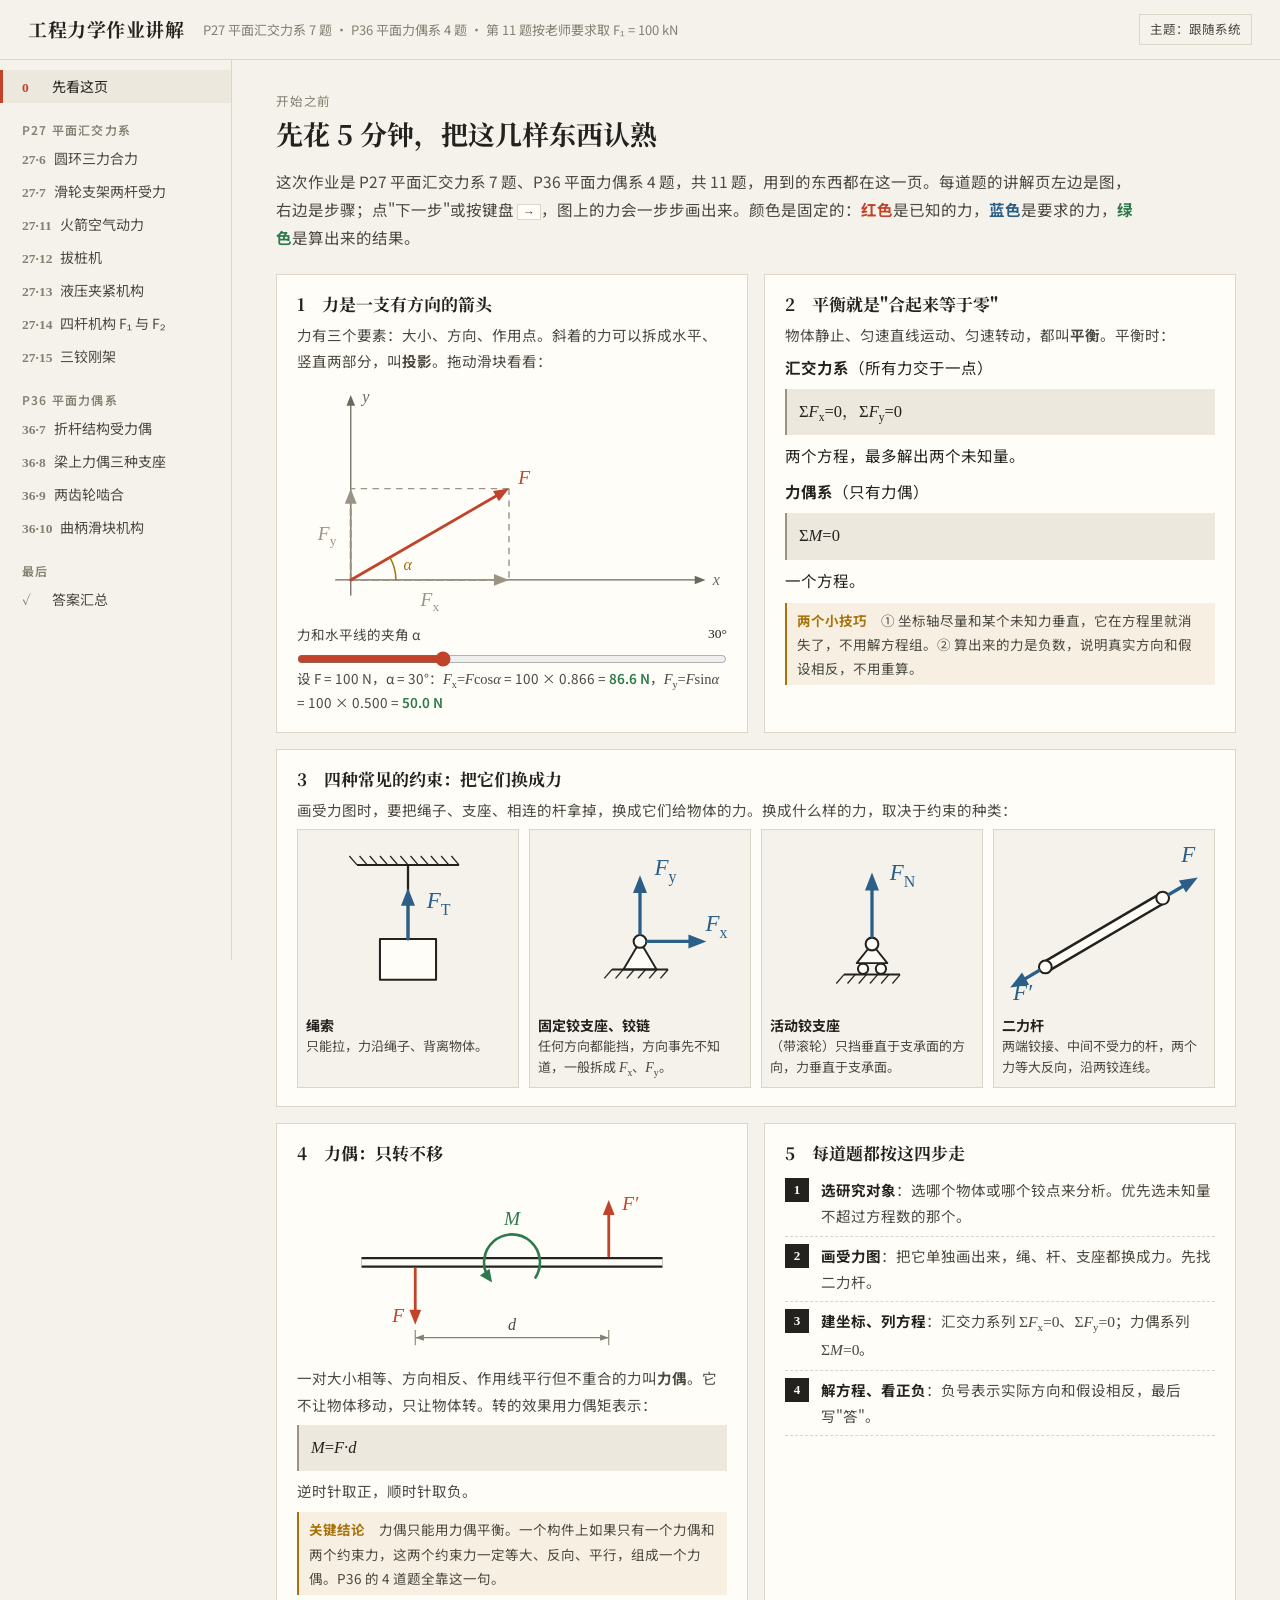
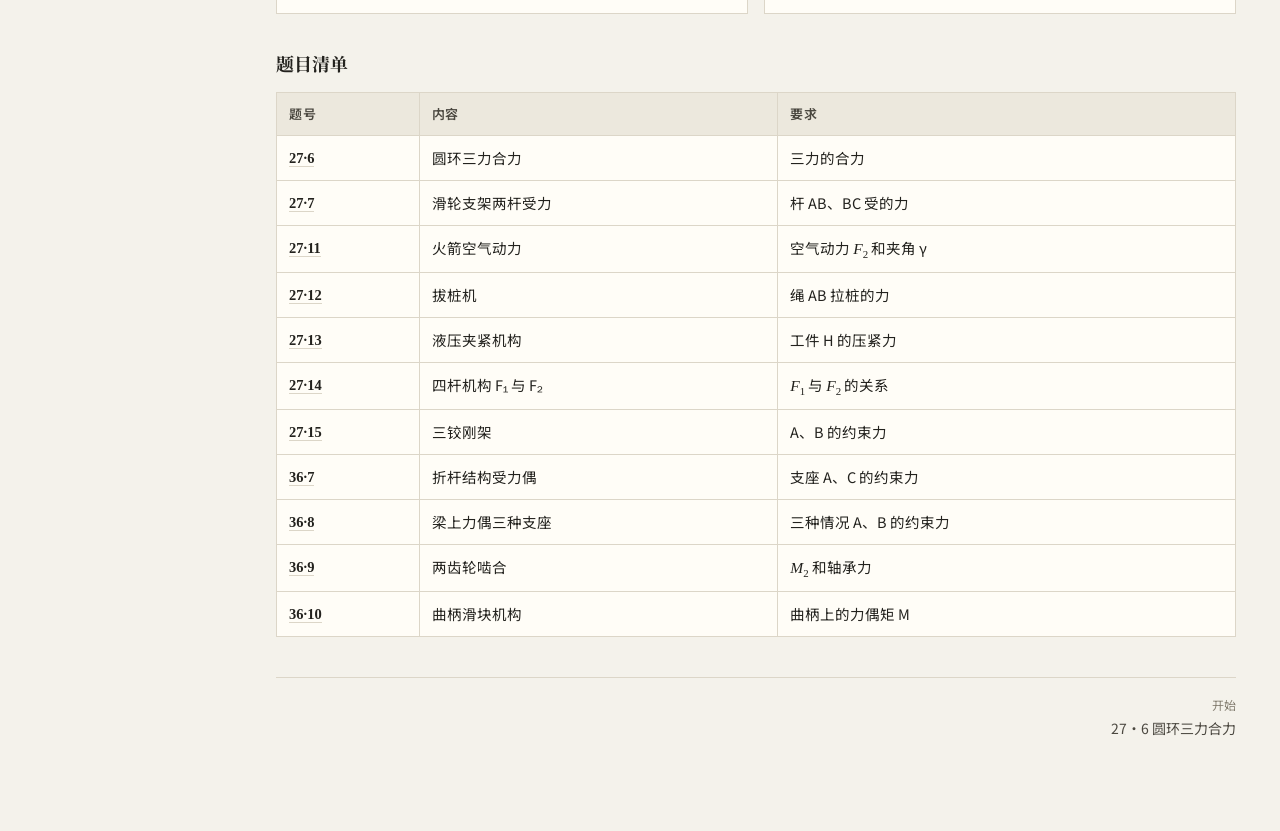
==== commit 5e7691ac: "手机端适配：底部翻步栏、只显示当前步、图自动裁边、公式可换行 Co-Authored-By: Claude Opus 5.5 <noreply@anthropic.com>" ====
--- a/index.html
+++ b/index.html
@@ -259,6 +259,67 @@
   .write::before{left:20px}
 }
 
+/* 手机端 */
+.khead,.shead,.mbar,.omore{display:none}
+.fr,.sqrt{white-space:nowrap}
+.measure [data-s]{opacity:1 !important;transform:none !important}
+@media (max-width: 960px){
+  body{font-size:15px}
+  main{overflow-x:clip;padding-bottom:130px}
+  .top h1{font-size:17px}
+  .tag{font-size:12px}
+  .orig{font-size:14px;padding-left:11px;display:-webkit-box;-webkit-line-clamp:3;-webkit-box-orient:vertical;overflow:hidden;margin-bottom:2px}
+  .orig.open{display:block}
+  .omore{display:inline-block;background:none;border:none;color:var(--unk);font-size:13px;padding:0 0 0 14px;margin:0 0 10px;cursor:pointer}
+  .given{font-size:14px}
+  .mx{white-space:normal}
+  .eq{white-space:normal;overflow-x:visible;font-size:16px;line-height:1.85;padding:6px 10px}
+  .wl{white-space:normal;overflow:visible}
+  .khead{display:block;font-size:12.5px;color:var(--muted);margin:16px 0 6px;letter-spacing:.04em}
+  .know{display:flex;overflow-x:auto;scroll-snap-type:x mandatory;gap:10px;margin:0 -16px 16px;padding:0 16px 4px;scrollbar-width:none}
+  .know::-webkit-scrollbar{display:none}
+  .kc{flex:0 0 84%;scroll-snap-align:center}
+  .fig{top:40px;box-shadow:0 1px 0 var(--rule)}
+  .fig svg.dg{max-height:44vh;margin:0 auto}
+  .figbar{display:none}
+  .vtabs button{padding:7px 4px;font-size:13.5px}
+  .ctrl{padding:6px 12px 8px;font-size:13px}
+  .readout{font-size:13px}
+  .shead{display:flex;align-items:center;justify-content:space-between;font-size:13px;color:var(--muted);padding:0 2px}
+  .shead .btn{font-size:12.5px;padding:2px 10px}
+  .steps li{display:none;padding:12px 14px 14px;background:var(--card);border:1px solid var(--rule);cursor:default}
+  .steps li .n{display:none}
+  .steps li.on{display:block;border-left:3px solid var(--known);padding-left:14px}
+  .steps h4{font-size:16.5px;margin-bottom:4px}
+  .steps .bd{font-size:15px;line-height:1.85}
+  .steps.all li{display:block;padding:12px 14px 14px 50px;cursor:pointer}
+  .steps.all li .n{display:block;left:12px;top:13px}
+  .steps.all li.on{padding-left:48px}
+  .mbar{display:flex;position:fixed;left:0;right:0;bottom:0;z-index:30;gap:10px;align-items:center;padding:8px 12px calc(8px + env(safe-area-inset-bottom));background:var(--card);border-top:1px solid var(--rule)}
+  .mbar .btn{flex:1;height:46px;font-size:16px;touch-action:manipulation}
+  .mprog{display:flex;gap:4px;flex:0 0 auto}
+  .mprog i{width:7px;height:7px;background:var(--rule)}
+  .mprog i.on{background:var(--known)}
+  .write{background-image:none}
+  .wl{line-height:1.9;min-height:0;padding:3px 0}
+  .dg .lb{font-size:20px}
+  .dg .lb .sb{font-size:14px}
+  .dg .vl{font-size:14px}
+  .dg .nt{font-size:14.5px}
+  .dg .arcT{font-size:16.5px}
+  .dg .pt{font-size:19px}
+  .dg .dmt{font-size:18px}
+  .arw line{stroke-width:3}
+  .pr{gap:12px}
+  .prc{padding:14px 14px 16px}
+  table.sum{font-size:13.5px}
+  table.sum th,table.sum td{padding:7px 8px}
+}
+@media (max-width: 960px) and (max-height: 520px){
+  .fig{position:static}
+  .fig svg.dg{max-height:80vh}
+}
+
 </style>
 </head>
 <body>
@@ -330,6 +391,9 @@
       out += (w.length === 1 && !up) ? `<i>${w}</i>` : w; continue;
     }
     if ('θβγαφ'.includes(c) && !up) { out += `<i>${c}</i>`; i++; continue; }
+    if (c === '=' && !up) { out += '=<wbr>'; i++; continue; }
+    if (c === ' ') { out += '&nbsp;'; i++; continue; }
+    if (c === '⇒') { out += '<wbr>⇒'; i++; continue; }
     if (c === '-') { out += '−'; i++; continue; }
     if (c === '*') { out += '×'; i++; continue; }
     if (c === '<') { out += '&lt;'; i++; continue; }
@@ -481,9 +545,10 @@
     <div class="ph">
       <div class="tag">${p.tag}</div>
       <h2>${p.title}</h2>
-      <div class="orig">${T(p.orig)}</div>
+      <div class="orig" id="orig">${T(p.orig)}</div><button class="omore" id="omore">展开原题</button>
       <div class="given"><b>已知</b><div>${T(p.given)}</div><b>要求</b><div>${T(p.ask)}</div></div>
     </div>
+    <div class="khead">先搞懂这几个概念（左右滑动）</div>
     <div class="know">${p.know.map(k => `<div class="kc"><h5>${k[0]}</h5><p>${T(k[1])}</p></div>`).join('')}</div>
     <div class="stage">
       <div class="fig" id="fig">
@@ -499,6 +564,7 @@
         <div class="ctrl" id="ctrl"></div>
         ${legendHTML()}
       </div>
+      <div class="shead"><span id="shno"></span><button class="btn" id="bAll">展开全部步骤</button></div>
       <ol class="steps" id="steps"></ol>
     </div>
     <section class="blk"><h3>作业本上这样写 <button class="btn" id="bCopy">复制文字</button></h3><div class="write" id="write"></div></section>
@@ -508,11 +574,28 @@
       ${prev ? `<a href="#${prev.id}"><small>上一题</small>${prev.nav} ${prev.short}</a>` : `<a href="#intro"><small>上一页</small>先看这页</a>`}
       ${next ? `<a href="#${next.id}" style="text-align:right"><small>下一题</small>${next.nav} ${next.short}</a>` : `<a href="#sum" style="text-align:right"><small>最后</small>答案汇总</a>`}
     </nav>
+    <div class="mbar"><button class="btn" id="mPrev">上一步</button><span class="mprog" id="mprog"></span><button class="btn pri" id="mNext">下一步</button></div>
   </article>`;
   $('#bPrev').onclick = () => go(S.cur - 1);
   $('#bNext').onclick = () => go(S.cur + 1);
   $('#bPlay').onclick = togglePlay;
   $('#bCopy').onclick = copyWrite;
+  $('#omore').onclick = () => { const o = $('#orig'); o.classList.toggle('open'); $('#omore').textContent = o.classList.contains('open') ? '收起原题' : '展开原题'; };
+  $('#mPrev').onclick = () => { stop(); go(S.cur - 1); };
+  $('#mNext').onclick = () => {
+    stop();
+    if (S.cur < V().steps.length - 1) go(S.cur + 1);
+    else { const nx = PROBS[PROBS.indexOf(S.p) + 1]; location.hash = nx ? nx.id : 'sum'; }
+  };
+  $('#bAll').onclick = () => { const el = $('#steps'); el.classList.toggle('all'); $('#bAll').textContent = el.classList.contains('all') ? '只看当前步' : '展开全部步骤'; };
+  // 在图上左右滑动翻步
+  let tx = null, ty = 0;
+  $('#svgw').addEventListener('touchstart', e => { tx = e.touches[0].clientX; ty = e.touches[0].clientY; }, { passive: true });
+  $('#svgw').addEventListener('touchend', e => {
+    if (tx == null) return;
+    const dx = e.changedTouches[0].clientX - tx, dy = e.changedTouches[0].clientY - ty; tx = null;
+    if (Math.abs(dx) > 45 && Math.abs(dy) < 50) { stop(); go(S.cur + (dx < 0 ? 1 : -1)); }
+  }, { passive: true });
   document.querySelectorAll('.vtabs button').forEach(b => b.onclick = () => { stop(); S.vi = +b.dataset.vi; S.cur = 0; renderVariant(); });
   renderVariant();
 }
@@ -559,9 +642,31 @@
 
 function updReadout() { const v = V(); if (v.readout && $('#readout')) $('#readout').innerHTML = T(v.readout(S.params)); }
 
+// 量出整张图（所有步骤、滑块两端）的范围，裁掉四周空白
+function fitBox(v) {
+  if (v._fit) return v._fit;
+  const ns = 'http://www.w3.org/2000/svg', m = document.createElementNS(ns, 'svg');
+  m.setAttribute('class', 'dg measure'); m.setAttribute('viewBox', '0 0 640 460');
+  m.style.cssText = 'position:absolute;left:-9999px;top:0;width:640px;height:460px;visibility:hidden';
+  document.body.appendChild(m);
+  const base = {}; for (const k in (v.params || {})) base[k] = v.params[k].val;
+  const sets = [base];
+  for (const k in (v.params || {})) { sets.push(Object.assign({}, base, { [k]: v.params[k].min }), Object.assign({}, base, { [k]: v.params[k].max })); }
+  let x0 = 1e9, y0 = 1e9, x1 = -1e9, y1 = -1e9;
+  for (const ps of sets) {
+    m.innerHTML = '<g>' + v.svg(ps) + '</g>';
+    const b = m.firstChild.getBBox();
+    x0 = Math.min(x0, b.x); y0 = Math.min(y0, b.y); x1 = Math.max(x1, b.x + b.width); y1 = Math.max(y1, b.y + b.height);
+  }
+  m.remove();
+  const pad = 12;
+  if (!(x1 > x0)) return (v._fit = '0 0 640 460');
+  return (v._fit = `${f(x0 - pad)} ${f(y0 - pad)} ${f(x1 - x0 + 2 * pad)} ${f(y1 - y0 + 2 * pad)}`);
+}
+
 function drawSVG(instant) {
   const v = V();
-  const vb = v.vb || '0 0 640 460';
+  const vb = v.vb || fitBox(v);
   $('#svgw').innerHTML = `<svg class="dg instant" viewBox="${vb}" xmlns="http://www.w3.org/2000/svg">${v.svg(S.params)}</svg>`;
   applyStep(true);
 }
@@ -588,11 +693,21 @@
   $('#stepno').textContent = `${i} / ${n - 1}`;
   $('#bPrev').disabled = i === 0;
   $('#bNext').disabled = i === n - 1;
+  $('#shno').textContent = `第 ${i} 步 / 共 ${n - 1} 步`;
+  $('#mprog').innerHTML = Array.from({ length: n }, (_, k) => `<i class="${k <= i ? 'on' : ''}"></i>`).join('');
+  $('#mPrev').disabled = i === 0;
+  $('#mNext').textContent = i === n - 1 ? (PROBS[PROBS.indexOf(S.p) + 1] ? '下一题' : '答案汇总') : '下一步';
   if (!instant) {
     const li = document.querySelector('#steps li.on');
     if (li) {
-      const r = li.getBoundingClientRect(), figB = window.innerWidth <= 960 ? $('#fig').getBoundingClientRect().bottom : 0;
-      if (r.top < figB + 8 || r.bottom > window.innerHeight - 8) window.scrollBy({ top: r.top - figB - 16, behavior: 'smooth' });
+      const r = li.getBoundingClientRect(), mobile = window.innerWidth <= 960;
+      const figB = mobile && getComputedStyle($('#fig')).position === 'sticky' ? $('#fig').getBoundingClientRect().bottom : 0;
+      if (mobile && !$('#steps').classList.contains('all')) {
+        // 手机上只显示当前步：新的一步从图下方开始读
+        const figT = $('#fig').getBoundingClientRect().top, stickTop = parseFloat(getComputedStyle($('#fig')).top) || 0;
+        if (figB && figT > stickTop + 2) window.scrollBy({ top: figT - stickTop, behavior: 'smooth' }); // 图还没到顶：先把图推到顶上固定
+        else if (r.top < figB + 4) window.scrollBy({ top: r.top - figB - 10, behavior: 'smooth' });
+      } else if (r.top < figB + 8 || r.bottom > window.innerHeight - 8) window.scrollBy({ top: r.top - figB - 16, behavior: 'smooth' });
     }
   }
 }
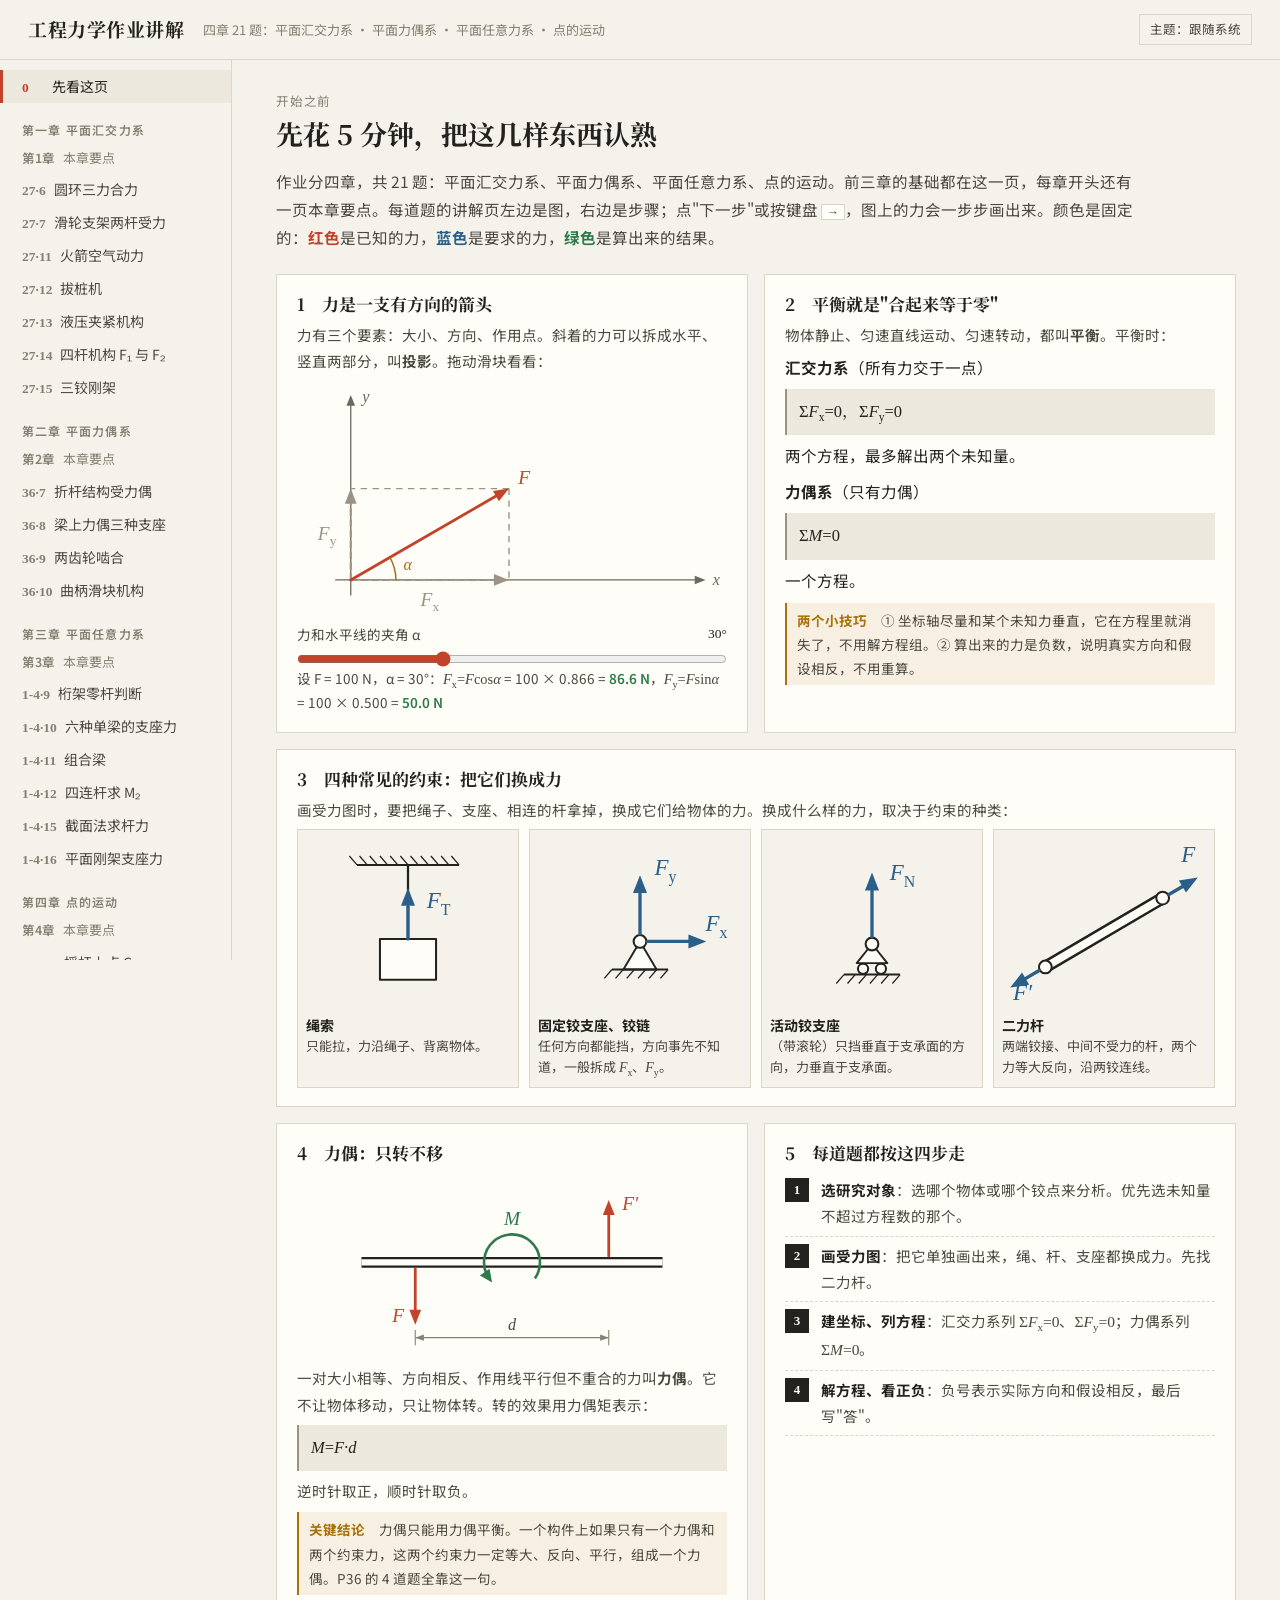
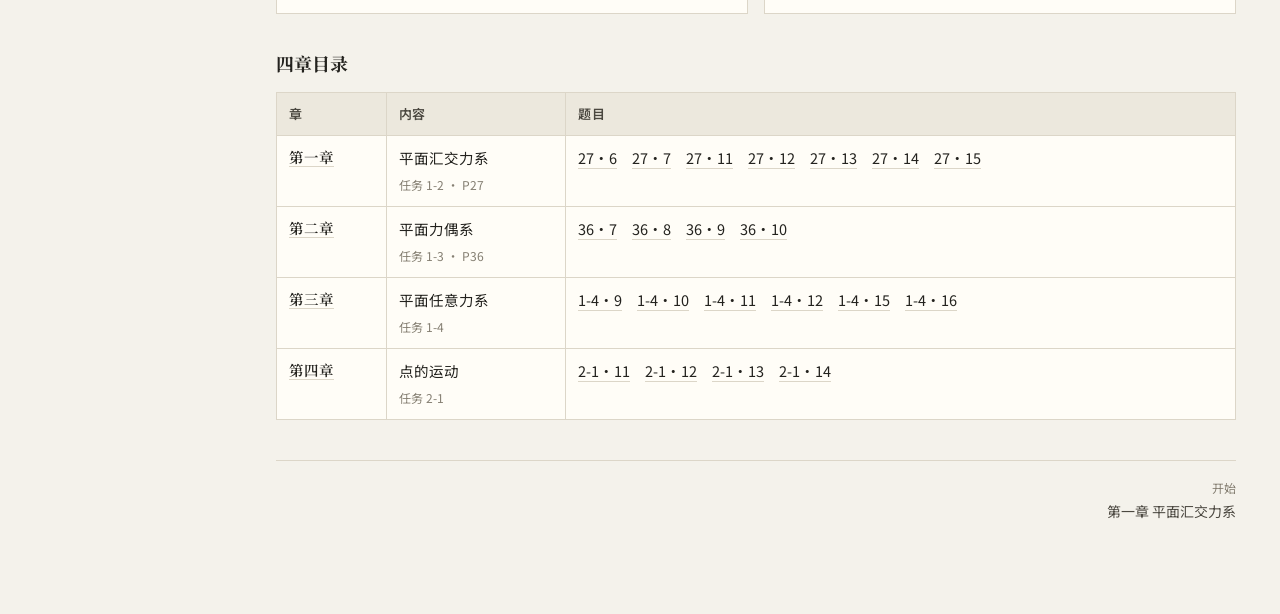
==== commit 49dbc4c5: "分章节；新增第三章 6 题、第四章 4 题；静力学加受力平衡图；火箭题 θ 标注 Co-Authored-By: Claude Opus 5.5 <noreply@anthropic.com>" ====
--- a/index.html
+++ b/index.html
@@ -4,7 +4,7 @@
 <meta charset="utf-8">
 <meta name="viewport" content="width=device-width,initial-scale=1">
 <title>工程力学作业讲解</title>
-<meta name="description" content="工程力学 P27 平面汇交力系、P36 平面力偶系共 11 题的分步动画讲解">
+<meta name="description" content="工程力学四章 21 道作业题的分步动画讲解：平面汇交力系、平面力偶系、平面任意力系、点的运动">
 <link rel="preconnect" href="https://fonts.googleapis.com">
 <link rel="preconnect" href="https://fonts.gstatic.com" crossorigin>
 <link href="https://fonts.googleapis.com/css2?family=Noto+Sans+SC:wght@400;500;700&family=Noto+Serif+SC:wght@600;700&display=swap" rel="stylesheet" media="print" onload="this.media='all'">
@@ -46,6 +46,8 @@
 .side h4{font:600 12px var(--sans);color:var(--muted);letter-spacing:.1em;margin:18px 22px 4px}
 .side a{display:flex;gap:8px;align-items:baseline;padding:6px 18px 6px 19px;color:var(--ink2);text-decoration:none;font-size:14px;border-left:3px solid transparent;line-height:1.5}
 .side a .no{font:600 13.5px var(--math);color:var(--muted);min-width:22px}
+.side a.chl .t{color:var(--muted);font-size:13px}
+.side a.chl .no{font-family:var(--sans);font-size:12.5px}
 .side a:hover{background:var(--soft)}
 .side a.on{background:var(--soft);border-left-color:var(--known);color:var(--ink)}
 .side a.on .no{color:var(--known)}
@@ -193,6 +195,32 @@
 .cpl{stroke:var(--fc);fill:none;stroke-width:2.4}
 .cplh{fill:var(--fc)}
 .cplt{fill:var(--fc)}
+
+/* 第三、四章图元 */
+.ql{--fc:var(--known)}
+.ql line{stroke:var(--known);stroke-width:1.5}
+.ql path{fill:var(--known)}
+.ql .lb{fill:var(--known)}
+.bar{stroke:var(--ink);stroke-width:3.2;stroke-linecap:round}
+.bar.zero{stroke:var(--geo);stroke-width:2.2;stroke-dasharray:7 5}
+.bar.hotbar{stroke:var(--hl);stroke-width:5}
+.mn{font:13px var(--math);fill:var(--ink2)}
+.zl{font:600 12.5px var(--sans);fill:var(--known)}
+.wedge{fill:color-mix(in srgb,var(--hl) 30%,transparent);stroke:none}
+.slot{stroke:var(--ink);stroke-width:12;fill:none;stroke-linecap:round}
+.slotI{stroke:var(--card);stroke-width:8;fill:none;stroke-linecap:round}
+.trace{stroke:var(--res);stroke-width:1.6;stroke-dasharray:5 4;fill:none}
+.cut{stroke:var(--known);stroke-width:1.8;stroke-dasharray:10 5;fill:none}
+
+
+/* 受力平衡图 */
+.balp .fly{transition:transform .9s cubic-bezier(.2,.8,.2,1),opacity .45s}
+.balp.pre .fly{transform:translate(var(--fx),var(--fy));opacity:0}
+.balp .late{transition:opacity .5s}
+.balp.pre .late{opacity:0}
+.bt{font:600 16px var(--sans);fill:var(--ink)}
+.bv{font:12.5px var(--sans);font-style:normal}
+.replay{font:13px var(--sans);fill:var(--unk);cursor:pointer;text-decoration:underline}
 
 /* 分步显隐 */
 [data-s]{opacity:0;transition:opacity .5s ease}
@@ -325,7 +353,7 @@
 <body>
 <header class="top">
   <h1>工程力学作业讲解</h1>
-  <span class="sub">P27 平面汇交力系 7 题 · P36 平面力偶系 4 题 · 第 11 题按老师要求取 F₁ = 100 kN</span>
+  <span class="sub">四章 21 题：平面汇交力系 · 平面力偶系 · 平面任意力系 · 点的运动</span>
   <button class="theme" id="theme">主题</button>
 </header>
 <div class="shell">
@@ -354,7 +382,7 @@
 }
 // 标签：F_AB → F 加下标
 function lab(t) {
-  return String(t).replace(/([A-Za-zθβγαφ])_\{([^}]*)\}|([A-Za-zθβγαφ])_([A-Za-z0-9′']+)/g,
+  return String(t).replace(/([A-Za-zθβγαφω][′']?)_\{([^}]*)\}|([A-Za-zθβγαφω][′']?)_([A-Za-z0-9′']+)/g,
     (m, a, b, c, d) => `${a || c}<tspan class="sb" dy="5">${b || d}</tspan><tspan dy="-5">​</tspan>`);
 }
 
@@ -390,7 +418,7 @@
       if (fm && !up) { out += `<i>${fm[1]}</i>${fm[2]}`; continue; }
       out += (w.length === 1 && !up) ? `<i>${w}</i>` : w; continue;
     }
-    if ('θβγαφ'.includes(c) && !up) { out += `<i>${c}</i>`; i++; continue; }
+    if ('θβγαφω'.includes(c) && !up) { out += `<i>${c}</i>`; i++; continue; }
     if (c === '=' && !up) { out += '=<wbr>'; i++; continue; }
     if (c === ' ') { out += '&nbsp;'; i++; continue; }
     if (c === '⇒') { out += '<wbr>⇒'; i++; continue; }
@@ -572,7 +600,7 @@
     <section class="blk" id="pitw"><h3>容易错的地方</h3><ul class="pit" id="pit"></ul></section>
     <nav class="pn">
       ${prev ? `<a href="#${prev.id}"><small>上一题</small>${prev.nav} ${prev.short}</a>` : `<a href="#intro"><small>上一页</small>先看这页</a>`}
-      ${next ? `<a href="#${next.id}" style="text-align:right"><small>下一题</small>${next.nav} ${next.short}</a>` : `<a href="#sum" style="text-align:right"><small>最后</small>答案汇总</a>`}
+      ${next && next.ch !== p.ch ? `<a href="#${CHAPTERS[next.ch].id}" style="text-align:right"><small>下一章</small>${CHAPTERS[next.ch].no} ${CHAPTERS[next.ch].name}</a>` : next ? `<a href="#${next.id}" style="text-align:right"><small>下一题</small>${next.nav} ${next.short}</a>` : `<a href="#sum" style="text-align:right"><small>最后</small>答案汇总</a>`}
     </nav>
     <div class="mbar"><button class="btn" id="mPrev">上一步</button><span class="mprog" id="mprog"></span><button class="btn pri" id="mNext">下一步</button></div>
   </article>`;
@@ -584,7 +612,7 @@
   $('#mPrev').onclick = () => { stop(); go(S.cur - 1); };
   $('#mNext').onclick = () => {
     stop();
-    if (S.cur < V().steps.length - 1) go(S.cur + 1);
+    if (S.cur < allSteps(V()).length - 1) go(S.cur + 1);
     else { const nx = PROBS[PROBS.indexOf(S.p) + 1]; location.hash = nx ? nx.id : 'sum'; }
   };
   $('#bAll').onclick = () => { const el = $('#steps'); el.classList.toggle('all'); $('#bAll').textContent = el.classList.contains('all') ? '只看当前步' : '展开全部步骤'; };
@@ -604,15 +632,17 @@
 function pick(k) { const v = V(); return v[k] != null ? v[k] : S.p[k]; }
 
 function renderVariant() {
+  stopAnim();
   const v = V();
   document.querySelectorAll('.vtabs button').forEach(b => b.classList.toggle('on', +b.dataset.vi === S.vi));
   S.params = {};
   for (const k in (v.params || {})) S.params[k] = v.params[k].val;
+  S.balShown = -1;
   drawSVG(true);
   // 步骤
-  $('#steps').innerHTML = v.steps.map((st, i) => `<li data-i="${i}"><span class="n">${i}</span><h4>${T(st[0])}</h4><div class="bd">${T(st[1])}</div></li>`).join('');
+  $('#steps').innerHTML = allSteps(v).map((st, i) => `<li data-i="${i}"><span class="n">${i}</span><h4>${T(st[0])}</h4><div class="bd">${T(st[1])}</div></li>`).join('');
   document.querySelectorAll('#steps li').forEach(li => li.onclick = () => { stop(); go(+li.dataset.i); });
-  $('#dots').innerHTML = v.steps.map((_, i) => `<i data-i="${i}" title="第 ${i} 步"></i>`).join('');
+  $('#dots').innerHTML = allSteps(v).map((_, i) => `<i data-i="${i}" title="第 ${i} 步"></i>`).join('');
   document.querySelectorAll('#dots i').forEach(d => d.onclick = () => { stop(); go(+d.dataset.i); });
   // 滑块与工具
   let c = '';
@@ -621,10 +651,11 @@
     c += `<label><span>${pm.label}</span><span id="pv_${k}">${pm.fmt(pm.val)}</span></label><input type="range" id="pr_${k}" min="${pm.min}" max="${pm.max}" step="${pm.step}" value="${pm.val}">`;
   }
   if (v.readout) c += `<div class="readout" id="readout"></div>`;
-  if (v.tools) c += `<div style="display:flex;gap:8px">${v.tools.map((t, i) => `<button class="btn" data-tool="${i}">${t.label}</button>`).join('')}</div>`;
+  if (v.tools) c += `<div style="display:flex;gap:8px">${v.tools.map((t, i) => `<button class="btn${t.id ? ' pri' : ''}" data-tool="${i}"${t.id ? ` id="${t.id}"` : ''}>${t.label}</button>`).join('')}</div>`;
   $('#ctrl').innerHTML = c;
   for (const k in (v.params || {})) {
     $('#pr_' + k).addEventListener('input', e => {
+      stopAnim();
       S.params[k] = +e.target.value;
       $('#pv_' + k).textContent = v.params[k].fmt(S.params[k]);
       drawSVG(true); updReadout();
@@ -638,6 +669,7 @@
   $('#pitw').style.display = pit.length ? '' : 'none';
   $('#pit').innerHTML = pit.map(x => `<li>${T(x)}</li>`).join('');
   go(S.cur, true);
+  if (v.anim && v.anim.auto) startAnim();
 }
 
 function updReadout() { const v = V(); if (v.readout && $('#readout')) $('#readout').innerHTML = T(v.readout(S.params)); }
@@ -651,7 +683,7 @@
   document.body.appendChild(m);
   const base = {}; for (const k in (v.params || {})) base[k] = v.params[k].val;
   const sets = [base];
-  for (const k in (v.params || {})) { sets.push(Object.assign({}, base, { [k]: v.params[k].min }), Object.assign({}, base, { [k]: v.params[k].max })); }
+  for (const k in (v.params || {})) { const pm = v.params[k]; for (let i = 0; i <= 8; i++) sets.push(Object.assign({}, base, { [k]: pm.min + (pm.max - pm.min) * i / 8 })); }
   let x0 = 1e9, y0 = 1e9, x1 = -1e9, y1 = -1e9;
   for (const ps of sets) {
     m.innerHTML = '<g>' + v.svg(ps) + '</g>';
@@ -665,6 +697,7 @@
 }
 
 function drawSVG(instant) {
+  if (S.balShown >= 0) return; // 正在显示受力平衡图
   const v = V();
   const vb = v.vb || fitBox(v);
   $('#svgw').innerHTML = `<svg class="dg instant" viewBox="${vb}" xmlns="http://www.w3.org/2000/svg">${v.svg(S.params)}</svg>`;
@@ -684,10 +717,12 @@
 }
 
 function go(i, instant) {
-  const n = V().steps.length;
+  const n = allSteps(V()).length, nf = V().steps.length;
   i = Math.max(0, Math.min(n - 1, i));
   S.cur = i;
-  applyStep(instant);
+  const want = i >= nf ? i - nf : -1;
+  if (want !== S.balShown) { S.balShown = want; if (want < 0) drawSVG(true); else drawBal(want); }
+  else if (want < 0) applyStep(instant);
   document.querySelectorAll('#steps li').forEach(li => { const k = +li.dataset.i; li.classList.toggle('on', k === i); li.classList.toggle('later', k > i); });
   document.querySelectorAll('#dots i').forEach(d => d.classList.toggle('on', +d.dataset.i <= i));
   $('#stepno').textContent = `${i} / ${n - 1}`;
@@ -714,9 +749,9 @@
 
 function togglePlay() {
   if (S.timer) { stop(); return; }
-  if (S.cur >= V().steps.length - 1) go(0);
+  if (S.cur >= allSteps(V()).length - 1) go(0);
   $('#bPlay').textContent = '停止播放';
-  S.timer = setInterval(() => { if (S.cur >= V().steps.length - 1) { stop(); return; } go(S.cur + 1); }, 4200);
+  S.timer = setInterval(() => { if (S.cur >= allSteps(V()).length - 1) { stop(); return; } go(S.cur + 1); }, 4200);
 }
 function stop() { if (S.timer) { clearInterval(S.timer); S.timer = null; } const b = $('#bPlay'); if (b) b.textContent = '自动播放'; }
 
@@ -732,6 +767,60 @@
   if (e.key === 'ArrowRight') { stop(); go(S.cur + 1); }
   if (e.key === 'ArrowLeft') { stop(); go(S.cur - 1); }
 });
+
+/* ========== 第三、四章用到的图元和动画 ========== */
+// 均布载荷：x1..x2，y 为梁上表面
+D.q = (x1, x2, y, o = {}) => {
+  const h = o.h || 46, n = Math.max(3, Math.round((x2 - x1) / 26));
+  let s = `<line x1="${f(x1)}" y1="${f(y - h)}" x2="${f(x2)}" y2="${f(y - h)}"/>`;
+  for (let i = 0; i <= n; i++) {
+    const x = x1 + (x2 - x1) * i / n;
+    s += `<line x1="${f(x)}" y1="${f(y - h)}" x2="${f(x)}" y2="${f(y - 9)}"/><path d="M${f(x)},${f(y - 2)} L${f(x - 3.5)},${f(y - 10)} L${f(x + 3.5)},${f(y - 10)} Z"/>`;
+  }
+  s += `<text x="${f((x1 + x2) / 2)}" y="${f(y - h - 8)}" class="lb" text-anchor="middle">${lab(o.l || 'q')}</text>`;
+  return D.g(s, o, 'ql');
+};
+// 固定端（墙）
+D.wall = (x, y1, y2, side, o = {}) => D.g(D.hatch(x, y1, x, y2, side) + `<line x1="${x}" y1="${y1}" x2="${x}" y2="${y2}" class="frm"/>`, o);
+// 桁架杆
+D.bar = (p, q, o = {}) => `<line x1="${f(p[0])}" y1="${f(p[1])}" x2="${f(q[0])}" y2="${f(q[1])}" class="bar${o.cls ? ' ' + o.cls : ''}"${at(o)}/>`;
+// 沿直线方向旋转的文字
+D.rtxt = (x, y, t, deg, cls = 'nt', o = {}) => `<text x="${f(x)}" y="${f(y)}" class="${cls}" text-anchor="${o.a || 'middle'}" transform="rotate(${-deg} ${f(x)} ${f(y)})"${at(o)}>${lab(t)}</text>`;
+// 扇形色块（标角度用）
+D.wedge = (cx, cy, r1, r2, a1, a2, o = {}) => {
+  const [p1x, p1y] = pol(cx, cy, r1, a1), [p2x, p2y] = pol(cx, cy, r2, a1), [p3x, p3y] = pol(cx, cy, r2, a2), [p4x, p4y] = pol(cx, cy, r1, a2);
+  return `<path d="M${f(p1x)},${f(p1y)} L${f(p2x)},${f(p2y)} A${r2},${r2} 0 0 0 ${f(p3x)},${f(p3y)} L${f(p4x)},${f(p4y)} A${r1},${r1} 0 0 1 ${f(p1x)},${f(p1y)} Z" class="wedge"${at(o)}/>`;
+};
+
+// 改参数（滑块、按钮共用）
+function setParam(k, val) {
+  const v = V(), pm = v.params[k];
+  S.params[k] = val;
+  const inp = $('#pr_' + k); if (inp) inp.value = val;
+  const lb = $('#pv_' + k); if (lb) lb.textContent = pm.fmt(val);
+  drawSVG(true); updReadout();
+}
+// 机构动画：按时间推进某个参数
+const ANIM = { raf: 0, last: 0, dir: 1 };
+function stopAnim() { if (ANIM.raf) cancelAnimationFrame(ANIM.raf); ANIM.raf = 0; const b = $('#bAnim'); if (b) b.textContent = '播放运动'; }
+function startAnim() {
+  const v = V(), A = v.anim, pm = v.params[A.k];
+  stopAnim(); ANIM.last = 0; ANIM.dir = 1;
+  const b = $('#bAnim'); if (b) b.textContent = '暂停运动';
+  const tick = ts => {
+    if (S.p == null || V() !== v) return stopAnim();
+    if (ANIM.last) {
+      let x = S.params[A.k] + ANIM.dir * A.speed * Math.min(0.05, (ts - ANIM.last) / 1000);
+      if (x > pm.max) { if (A.mode === 'loop') x = pm.min + (x - pm.max); else { x = pm.max; ANIM.dir = -1; } }
+      if (x < pm.min) { x = pm.min; ANIM.dir = 1; }
+      setParam(A.k, x);
+    }
+    ANIM.last = ts; ANIM.raf = requestAnimationFrame(tick);
+  };
+  ANIM.raf = requestAnimationFrame(tick);
+}
+const animTool = () => ({ label: '播放运动', id: 'bAnim', on: () => ANIM.raf ? stopAnim() : startAnim() });
+const jumpTool = (label, k, val) => ({ label, on: () => { stopAnim(); setParam(k, val); } });
 
 /* ================= P27 平面汇交力系 ================= */
 
@@ -856,7 +945,7 @@
       s += D.axes(430, 90, { len: 62, back: 26, s: 3 });
       // 第 5 步：真实方向
       s += D.af(430, 90, 95, 180, { c: 'r', s: 5, l: 'F_{AB}', lp: [316, 96], v: '54.6 kN 拉', vp: [384, 74] });
-      s += D.ai(430, 90, 95, 30, { c: 'r', s: 5, l: 'F_{BC}', lp: [318, 156], v: '74.6 kN 压', vp: [300, 176] });
+      s += D.ai(430, 90, 95, 30, { c: 'r', s: 5, l: 'F_{BC}', lp: [318, 156], v: '74.6 kN 压', vp: [294, 184] });
       s += D.note(330, 446, '绿色是真实方向：AB 被拉，BC 在往上顶 B', { s: 5, c: 'r' });
       return s;
     },
@@ -904,14 +993,20 @@
       const ox = 300, oy = 250;
       let ln = '';
       ln += D.ln(ox, oy, 600, oy, 'dsh');
-      const [fa, fb] = pol(ox, oy, 190, 205), [fc, fd] = pol(ox, oy, 300, 25);
-      ln += D.ln(fa, fb, fc, fd, 'dsh');
-      ln += D.note(532, 126, '飞行方向');
-      ln += D.note(586, 270, '水平线');
-      ln += D.arc(ox, oy, 230, 0, 25, 'β = 25°', { lo: 36 });
-      ln += D.arc(ox, oy, 282, 25, 30, 'θ = 5°', { lo: 30, lp: [600, 104] });
+      ln += D.note(590, 272, '水平线');
+      const [fa, fb] = pol(ox, oy, 190, 205), [fc, fd] = pol(ox, oy, 340, 25);
+      ln += D.ln(fa, fb, fc, fd, 'dsh h');
+      // θ：飞行方向和箭体轴线之间的窄扇形
+      ln += D.wedge(ox, oy, 214, 336, 25, 30);
+      ln += D.arc(ox, oy, 330, 25, 30, '', {});
+      ln += D.txt(...pol(ox, oy, 356, 27.5), 'θ = 5°', 'arcT');
+      const [l1x, l1y] = pol(...pol(ox, oy, 232, 25), 14, -65), [l2x, l2y] = pol(...pol(ox, oy, 300, 30), 11, 120);
+      ln += D.rtxt(l1x, l1y + 4, '飞行方向', 25, 'nt');
+      ln += D.rtxt(l2x, l2y, '箭体轴线（推力 F₁ 方向）', 30, 'nt');
+      ln += D.arc(ox, oy, 205, 0, 25, '', {});
+      ln += D.txt(...pol(ox, oy, 236, 9), 'β = 25°', 'arcT');
       let r = '';
-      r += D.ln(70, oy, 560, oy, 'dd');
+      r += D.ln(70, oy, 640, oy, 'dd');
       r += `<path d="M150,${oy - 20} L410,${oy - 20} Q470,${oy - 16} 505,${oy} Q470,${oy + 16} 410,${oy + 20} L150,${oy + 20} Z" class="body"/>`;
       r += `<path d="M160,${oy - 20} L118,${oy - 58} L168,${oy - 58} L205,${oy - 20} Z" class="body"/><path d="M160,${oy + 20} L118,${oy + 58} L168,${oy + 58} L205,${oy + 20} Z" class="body"/>`;
       r += `<path d="M150,${oy - 12} L134,${oy - 16} L134,${oy + 16} L150,${oy + 12} Z" class="body"/>`;
@@ -943,7 +1038,7 @@
       return s;
     },
     steps: [
-      ['先看懂图', '火箭沿着和水平面成 β = 25° 的方向飞，箭体轴线比飞行方向再抬高 θ = 5°。它受三个力：发动机推力 $F_1$（沿箭体轴线）、重力 W（竖直向下）、空气动力 $F_2$（大小、方向都不知道）。<div class="tip"><b>注意</b>　老师把 $F_1$ 改成了 100 kN，书上印的 1000 kN 不用。</div>'],
+      ['先看懂图', '火箭沿着和水平面成 β = 25° 的方向飞（黄色虚线是飞行方向）。箭体轴线（点划线，也就是推力 $F_1$ 的方向）比飞行方向再抬高 θ = 5°，图里两条线之间那条黄色窄扇形就是 θ。它受三个力：发动机推力 $F_1$（沿箭体轴线）、重力 W（竖直向下）、空气动力 $F_2$（大小、方向都不知道）。<div class="tip"><b>注意</b>　老师把 $F_1$ 改成了 100 kN，书上印的 1000 kN 不用。</div>'],
       ['匀速直线运动 = 平衡', '物体静止，或者做匀速直线运动，合力都等于零，都叫<b>平衡</b>。火箭虽然在飞，照样可以列平衡方程 $ΣF_x=0$、$ΣF_y=0$。'],
       ['画受力图', '三个力都画到火箭上一点 O。推力沿箭体轴线，可以沿作用线滑到 O 点。$F_2$ 是要求的，大小方向都不知道，先随便画一个方向（蓝色）。'],
       ['坐标轴转个角度更好算', '把 x 轴转到飞行方向上，y 轴垂直于飞行方向（看图里坐标轴转动）。这样：<br>$F_1$ 和 x 轴只差 θ = 5°；<br>W 竖直向下，和 −y 方向夹 β = 25°。$$F_{1x}=F_1cos5°=99.62，F_{1y}=F_1sin5°=8.72$$$$W_x=-Wsin25°=-84.52，W_y=-Wcos25°=-181.26$$（单位都是 kN）<div class="tip"><b>为什么 W 用 sin</b>　W 和 y 轴夹 25°，往 y 轴投影用 cos，往 x 轴投影就用 sin。</div>'],
@@ -1096,7 +1191,7 @@
       // 第 3 步：铰 C
       s += D.ai(Cx, Cy, 82, -t, { s: 3, u: 4, l: 'F_{CB}', lp: (() => { const q = pol(Cx, Cy, 92, 180 - t); return [q[0] - 6, q[1] - 12]; })() });
       s += D.ai(Cx, Cy, 82, 270 - t, { c: 'u', s: 3, u: 4, l: 'F_{CD}', lp: (() => { const q = pol(Cx, Cy, 94, 90 - t); return [q[0] + 30, q[1] + 8]; })() });
-      s += D.ai(Cx, Cy, 70, 90 + t, { c: 'u', s: 3, u: 4, l: 'F_{CE}', lp: (() => { const q = pol(Cx, Cy, 84, 270 + t); return [q[0] - 34, q[1] + 2]; })() });
+      s += D.ai(Cx, Cy, 70, 90 + t, { c: 'u', s: 3, u: 4, l: 'F_{CE}', lp: (() => { const q = pol(Cx, Cy, 84, 270 + t); return [q[0] - 42, q[1] + 10]; })() });
       const [x1a, x1b] = pol(Cx, Cy, 150, 180 - t), [x2a, x2b] = pol(Cx, Cy, 150, -t), [xla, xlb] = pol(Cx, Cy, 166, -t);
       s += D.ln(x1a, x1b, x2a, x2b, 'dsh h', { s: 3, u: 4 });
       s += D.txt(xla, xlb + 6, 'x′', 'pt', { s: 3, u: 4 });
@@ -1339,7 +1434,7 @@
       s += D.rt(B[0], B[1], 225, -45, 11, { s: 4 });
       s += D.txt(240, 262, 'd = 2√2a', 'pt', { s: 4, a: 'end' });
       // 第 5 步：结果
-      s += D.ai(A[0], A[1], 60, -45, { c: 'r', s: 5, l: 'F_A', lp: [96, 340], v: '√2M/(4a)', vp: [104, 322] });
+      s += D.ai(A[0], A[1], 60, -45, { c: 'r', s: 5, l: 'F_A', lp: [96, 340], v: '√2M/(4a)', vp: [104, 312] });
       s += D.af(B[0], B[1], 60, 135, { c: 'r', s: 5, g: 6, l: 'F_B', lp: [270, 146] });
       s += D.af(C[0], C[1], 60, 135, { c: 'r', s: 5, g: 6, l: 'F_C', lp: [414, 236], v: '√2M/(4a)', vp: [466, 248], va: 'start' });
       return s;
@@ -1391,8 +1486,8 @@
     s += D.note(A[0], 214, 'A 处方向？', { s: 1, u: 2 });
     s += D.ln(A[0], 120, A[0], 300, 'dsh', { s: 2 }) + D.ln(B[0], 120, B[0], 300, 'dsh', { s: 2 });
     s += D.ai(A[0], A[1], 62, 270, { c: 'u', s: 2, u: 3, l: 'F_A', lp: [94, 196], la: 'end' });
-    s += D.ai(A[0], A[1], 62, 270, { c: 'r', s: 3, l: 'F_A', lp: [94, 196], la: 'end', v: 'M/l', vp: [94, 216], va: 'end' });
-    s += D.af(B[0], B[1], 66, 90, { c: 'r', s: 3, g: 6, l: 'F_B', lp: [532, 196], la: 'start', v: 'M/l', vp: [532, 216], va: 'start' });
+    s += D.ai(A[0], A[1], 62, 270, { c: 'r', s: 3, l: 'F_A', lp: [94, 196], la: 'end', v: 'M/l', vp: [94, 224], va: 'end' });
+    s += D.af(B[0], B[1], 66, 90, { c: 'r', s: 3, g: 6, l: 'F_B', lp: [532, 196], la: 'start', v: 'M/l', vp: [532, 224], va: 'start' });
     s += D.note(310, 420, '拖动下面的滑块移动 M，答案不变', { s: 4, c: 'r' });
   } else {
     const st = Math.sin(th * RAD), ct = Math.cos(th * RAD);
@@ -1640,6 +1735,1071 @@
   ]
 });
 
+/* ================= 第三章 平面任意力系（任务 1-4） ================= */
+const BY = 230; // 梁轴线高度
+
+/* ---------- 第 9 题 零杆 ---------- */
+// 桁架图：nodes 名→坐标，bars [编号, 端点1, 端点2, 编号偏移]，zero {编号: 第几步变零}
+function trussSvg(c) {
+  let s = '';
+  s += c.supports || '';
+  c.bars.forEach(([no, p, q, off]) => {
+    const P = c.nodes[p], Q = c.nodes[q], k = c.zero[no];
+    s += D.bar(P, Q, k != null ? { u: k } : {});
+    if (k != null) s += D.bar(P, Q, { cls: 'zero', s: k });
+    if (no) {
+      const mx = (P[0] + Q[0]) / 2 + (off ? off[0] : 0), my = (P[1] + Q[1]) / 2 + (off ? off[1] : 0);
+      s += `<text x="${f(mx)}" y="${f(my + 5)}" class="mn" text-anchor="middle">${no}</text>`;
+      if (k != null) s += `<text x="${f(mx)}" y="${f(my + 24)}" class="zl" text-anchor="middle"${at({ s: k })}>零杆</text>`;
+    }
+  });
+  Object.values(c.nodes).forEach(P => s += D.pin(P[0], P[1], { r: 4.5 }));
+  (c.focus || []).forEach(([n, k]) => { const P = c.nodes[n]; s += `<circle cx="${P[0]}" cy="${P[1]}" r="17" class="focus"${at({ s: k, u: k + 1 })}/>`; });
+  s += c.loads || '';
+  s += c.labels || '';
+  return s;
+}
+const ZERO_RULES = [
+  ['零杆是什么', '桁架里受力为零的杆。它不是多余的：去掉它结构可能会垮，只是在这组荷载下刚好不受力。'],
+  ['规则一：两杆结点', '一个结点只连两根杆，两杆<b>不共线</b>，结点上又<b>没有外力</b>，这两根杆都是零杆。'],
+  ['规则二：三杆结点', '一个结点连三根杆，其中两根<b>共线</b>，结点上<b>没有外力</b>，第三根杆是零杆。已经判出的零杆可以当它不存在，再接着往下判。']
+];
+reg({
+  id: 'p14-9', nav: '1-4·9', short: '桁架零杆判断',
+  tag: '第三章 · 任务 1-4 · 第 9 题 · 图 1-4-25',
+  title: '不经计算，判断三个桁架里的零杆',
+  orig: '不经计算，试判断在图 1-4-25a、b、c 所示的三个桁架中，哪些是零杆？',
+  given: '三个桁架的结构和荷载如图',
+  ask: '每个桁架里哪些杆是零杆',
+  know: ZERO_RULES,
+  sum: ['三个桁架的零杆', '图 a：3、9、11；图 b：1、2、3、4；图 c：3、5、7、9'],
+  variants: [
+    {
+      label: '图 a', svg() {
+        const N = { A: [90, 330], N1: [190, 330], G: [320, 330], N3: [450, 330], B: [550, 330], P: [190, 243], T: [320, 130], Q: [450, 243] };
+        return trussSvg({
+          nodes: N,
+          bars: [[1, 'A', 'P', [-12, -6]], [2, 'A', 'N1', [0, 16]], [3, 'P', 'N1', [-12, 0]], [4, 'P', 'T', [-12, -8]], [5, 'P', 'G', [12, -10]], [6, 'N1', 'G', [0, 16]], [7, 'T', 'G', [12, 0]], [8, 'T', 'Q', [12, -8]], [9, 'G', 'Q', [-12, -10]], [10, 'G', 'N3', [0, 16]], [11, 'Q', 'N3', [12, 0]], [12, 'Q', 'B', [12, -6]], [13, 'N3', 'B', [0, 16]]],
+          zero: { 3: 1, 11: 2, 9: 3 },
+          focus: [['N1', 1], ['N3', 2], ['Q', 3]],
+          supports: D.fixed(90, 330) + D.roller(550, 330),
+          loads: D.ai(90, 330, 56, -50, { l: 'F_1', lp: [40, 270] }) + D.ai(190, 243, 56, -50, { l: 'F_2', lp: [140, 182] }) + D.af(320, 330, 58, 270, { g: 6, l: 'F_3', lp: [340, 392] }),
+          labels: D.txt(70, 330, 'A') + D.txt(578, 326, 'B')
+        });
+      },
+      steps: [
+        ['先看懂图', '13 根杆组成的屋架。A 是固定铰支座，B 是活动铰支座，外力 $F_1$ 作用在 A、$F_2$ 作用在左坡中间的结点、$F_3$ 作用在下弦中点。<br>判零杆只看<b>没有外力的结点</b>，按上面的两条规则一个个查。'],
+        ['查 2、3、6 杆交汇的结点', '这个结点上没有外力。杆 2 和杆 6 都在下弦上，<b>共线</b>；杆 3 单独竖着。按规则二，<b>杆 3 是零杆</b>。'],
+        ['查 10、11、13 杆交汇的结点', '情况一模一样：10 和 13 共线，11 单独竖着，没有外力。<b>杆 11 是零杆</b>。'],
+        ['查 8、9、11、12 杆交汇的结点', '这个结点连 4 根杆，但杆 11 刚判出是零杆，可以当它不存在，剩下 8、9、12 三根。8 和 12 都在右坡上，<b>共线</b>，杆 9 单独。结点上没有外力，所以<b>杆 9 是零杆</b>。'],
+        ['其余结点判断不了', 'A、B、左坡中间结点、下弦中点都有外力；顶点连着 4、7、8 三根杆，没有两根共线。这些结点不满足规则，不能不计算就说是零杆。<br>结论：<b>图 a 的零杆是 3、9、11</b>。']
+      ],
+      ans: '图 a 中杆 3、9、11 是零杆。'
+    },
+    {
+      label: '图 b', svg() {
+        const N = { TL: [230, 130], TR: [430, 130], BL: [230, 330], BR: [430, 330] };
+        return trussSvg({
+          nodes: N,
+          bars: [[1, 'TL', 'BL', [-14, 0]], [2, 'TL', 'TR', [0, -12]], [3, 'BL', 'BR', [0, 18]], [4, 'TR', 'BR', [14, 0]], [0, 'BL', 'TR']],
+          zero: { 1: 1, 2: 1, 3: 2, 4: 2 },
+          focus: [['TL', 1], ['BR', 2]],
+          loads: D.af(430, 130, 70, 45, { g: 6, l: 'F_1', lp: [500, 60] }) + D.af(230, 330, 70, 225, { g: 6, l: 'F_2', lp: [160, 400] })
+        });
+      },
+      steps: [
+        ['先看懂图', '正方形桁架加一根对角杆。$F_1$、$F_2$ 分别作用在对角杆两端的结点上，方向都沿着对角杆向外拉。'],
+        ['查左上角结点', '只连杆 1 和杆 2 两根杆，两杆不共线，结点上没有外力。按规则一，<b>杆 1、2 都是零杆</b>。'],
+        ['查右下角结点', '同样只连杆 3 和杆 4，不共线，没有外力，<b>杆 3、4 都是零杆</b>。'],
+        ['结论', '四条边 1、2、3、4 全是零杆，只有对角杆受力（被 $F_1$、$F_2$ 拉着，受拉）。<br>结论：<b>图 b 的零杆是 1、2、3、4</b>。']
+      ],
+      ans: '图 b 中杆 1、2、3、4 是零杆，只有对角杆受力。'
+    },
+    {
+      label: '图 c', svg() {
+        const y = x => 150 + 0.54 * (520 - x);
+        const N = { H: [110, 150], D: [270, 150], B: [400, 150], A: [520, 150], C: [400, y(400)], E: [270, y(270)], I: [110, y(110)] };
+        return trussSvg({
+          nodes: N,
+          bars: [[1, 'B', 'A', [0, -12]], [2, 'A', 'C', [10, 12]], [3, 'B', 'C', [12, 0]], [4, 'D', 'B', [0, -12]], [5, 'D', 'C', [8, -10]], [6, 'C', 'E', [10, 14]], [7, 'D', 'E', [-12, 0]], [8, 'H', 'D', [0, -12]], [9, 'H', 'E', [-14, 8]], [10, 'I', 'E', [10, 16]]],
+          zero: { 3: 1, 5: 2, 7: 3, 9: 4 },
+          focus: [['B', 1], ['C', 2], ['D', 3], ['E', 4]],
+          supports: D.wall(80, 110, 190, 1) + D.wall(80, 330, 410, 1) + D.fixed(110, 150, 90) + D.fixed(110, y(110), 90),
+          loads: D.ai(520, 150, 60, 270, { l: 'F', lp: [540, 100] }),
+          labels: D.txt(122, 136, 'H') + D.txt(270, 134, 'D') + D.txt(400, 134, 'B') + D.txt(540, 160, 'A') + D.txt(418, y(400) + 20, 'C') + D.txt(270, y(270) + 24, 'E') + D.txt(122, y(110) + 24, 'I')
+        });
+      },
+      steps: [
+        ['先看懂图', 'H、I 两个铰支座固定在墙上，力 F 作用在最右端 A。上弦 H–D–B–A 是一条直线，下弦 I–E–C–A 也是一条直线，这是判断的关键。'],
+        ['查结点 B', 'B 连杆 4、1、3，没有外力。4 和 1 都在上弦上，共线；3 单独。<b>杆 3 是零杆</b>。'],
+        ['查结点 C', 'C 连杆 2、6、3、5。3 已是零杆，去掉；剩下 2、6、5。2 和 6 都在下弦上，共线；5 单独。<b>杆 5 是零杆</b>。'],
+        ['查结点 D', 'D 连杆 8、4、7、5。5 已是零杆，去掉；8 和 4 在上弦上共线，7 单独。<b>杆 7 是零杆</b>。'],
+        ['查结点 E', 'E 连杆 6、10、7、9。7 已是零杆，去掉；6 和 10 在下弦上共线，9 单独。<b>杆 9 是零杆</b>。'],
+        ['结论', '像多米诺骨牌一样一个推一个：3 → 5 → 7 → 9。<br>结论：<b>图 c 的零杆是 3、5、7、9</b>。力 F 只沿上弦（1、4、8）和下弦（2、6、10）传到墙上。']
+      ],
+      ans: '图 c 中杆 3、5、7、9 是零杆。'
+    }
+  ],
+  write: [
+    ['解：无外力的结点若只连两根不共线的杆，两杆均为零杆；无外力的结点连三根杆且其中两根共线，第三根为零杆。'],
+    ['(a) 由结点 2-3-6 得杆 3 为零杆；由结点 10-11-13 得杆 11 为零杆；再由结点 8-9-11-12 得杆 9 为零杆。零杆：3、9、11。'],
+    ['(b) 左上角结点只连杆 1、2，右下角结点只连杆 3、4，均无外力。零杆：1、2、3、4。'],
+    ['(c) 依次由结点 B、C、D、E 得杆 3、5、7、9 为零杆。零杆：3、5、7、9。']
+  ],
+  pit: [
+    '判断时结点上必须<b>没有外力</b>，A、B 这种有外力或支座反力的结点不能用规则。',
+    '判出的零杆要"拿掉"再看下一个结点，图 c 就是靠这样一路推下去的。'
+  ]
+});
+
+/* ---------- 第 10 题 单个梁 ---------- */
+// c: sup [{x,t:'pin'|'roll'|'wallL'|'wallR'}], q [[x1,x2]], F [x], M [{x,cw}], lab [[x,y,text]], dims, fbd (第1步待求力), qres (第1步合力), res (结果)
+function beamSvg(c) {
+  let s = '';
+  (c.dims || []).forEach(d => s += D.dim(d[0], 335, d[1], 335, d[2], { off: 18 }));
+  (c.q || []).forEach(q => s += D.q(q[0], q[1], BY - 6));
+  s += D.rod([[c.x1, BY], [c.x2, BY]]);
+  (c.sup || []).forEach(p => {
+    if (p.t === 'pin') s += D.fixed(p.x, BY, 0, { dk: 1 });
+    else if (p.t === 'roll') s += D.roller(p.x, BY, 0, { dk: 1 });
+    else s += D.wall(p.x, BY - 52, BY + 52, p.t === 'wallL' ? 1 : -1, { dk: 1 });
+  });
+  (c.F || []).forEach(x => s += D.ai(x, BY - 6, 64, 270, { g: 0, l: 'F', lp: [x + 15, BY - 52] }));
+  (c.M || []).forEach(m => s += D.couple(m.x, BY, 22, m.cw, 'M', { lp: [m.x + (m.dx || 0), BY - 36] }));
+  (c.lab || []).forEach(L => s += D.txt(L[0], L[1], L[2]));
+  s += D.g((c.qres || []).map(r => D.ai(r[0], BY - 6, 72, 270, { c: 'g', dash: 1, g: 0, l: r[1], lp: [r[0] + 6, BY - 86], la: 'start' })).join(''), { s: 1 });
+  s += c.fbd || '';
+  s += c.res || '';
+  return s;
+}
+// 常用约束力箭头
+const RA = {
+  up: (x, o) => D.ai(x, BY, 62, 90, Object.assign({ c: 'u' }, o)),
+  down: (x, o) => D.ai(x, BY, 62, 270, Object.assign({ c: 'u', g: 9 }, o)),
+  right: (x, o) => D.ai(x, BY, 48, 0, Object.assign({ c: 'u', g: 9 }, o)),
+  left: (x, o) => D.ai(x, BY, 48, 180, Object.assign({ c: 'u', g: 9 }, o))
+};
+const fbdAB = (xa, xb, extra = '') => D.g(RA.right(xa, { l: 'F_{Ax}', lp: [xa - 46, BY - 12] }) + RA.up(xa, { l: 'F_{Ay}', lp: [xa - 26, BY + 62] }) + RA.up(xb, { l: 'F_B', lp: [xb + 22, BY + 62] }) + extra, { s: 1, u: 4 });
+const resAB = (xa, xb, va, vb, aDown) => D.g((aDown ? RA.down(xa, { c: 'r', l: 'F_{Ay}', lp: [xa - 30, BY - 58], v: va, vp: [xa - 30, BY - 34] }) : RA.up(xa, { c: 'r', l: 'F_{Ay}', lp: [xa - 30, BY + 62], v: va, vp: [xa - 30, BY + 86] })) + RA.up(xb, { c: 'r', l: 'F_B', lp: [xb + 26, BY + 62], v: vb, vp: [xb + 26, BY + 86] }), { s: 4 });
+const dims3 = [[110, 250, 'a'], [250, 390, 'a'], [390, 530, 'a']];
+const signTip = '<div class="tip"><b>正负号</b>　逆时针为正、顺时针为负。向下的力在矩心右边产生顺时针矩，记负；在矩心左边产生逆时针矩，记正。</div>';
+reg({
+  id: 'p14-10', nav: '1-4·10', short: '六种单梁的支座力',
+  tag: '第三章 · 任务 1-4 · 第 10 题 · 图 1-4-26',
+  title: '六根梁，求支座约束力',
+  orig: '如图 1-4-26 所示，已知 q、a，且 F = qa、M = qa²，求图中各梁的支座约束力。',
+  given: 'q、a；F = qa，M = qa²；六种支承和荷载见图 a～f',
+  ask: '每根梁 A、B 处的约束力（悬臂梁求固定端 A 的力和力偶）',
+  know: [
+    ['平面任意力系三个方程', '$ΣF_x=0$、$ΣF_y=0$、$ΣM_A=0$。三个方程，最多解三个未知量。'],
+    ['力矩', '力 F 对点 A 的矩 = F × 力臂 d（A 到力作用线的垂直距离），逆时针为正。力偶对任何点的矩都等于它的力偶矩 M。'],
+    ['均布载荷换成一个力', 'q 是每米多少力。一段长 L 的均布载荷，合力 = qL，作用在这一段的<b>中点</b>。'],
+    ['固定端', '悬臂梁插在墙里的那头叫固定端，既不能移动也不能转，约束力有三个：$F_{Ax}$、$F_{Ay}$ 和一个约束力偶 $M_A$。']
+  ],
+  sum: ['六根梁的支座约束力', 'a) $F_A=qa/3$，$F_B=2qa/3$；b) $F_A=qa$↓，$F_B=2qa$；c) $F_A=qa$，$F_B=2qa$；d) $F_A=11qa/6$，$F_B=13qa/6$；e) $F_A=2qa$，$M_A=3.5qa^2$ 顺；f) $F_A=3qa$，$M_A=3qa^2$ 逆'],
+  variants: [
+    {
+      label: 'a', svg: () => beamSvg({
+        x1: 110, x2: 530, sup: [{ x: 110, t: 'pin' }, { x: 530, t: 'roll' }], F: [250], M: [{ x: 390, cw: true }], dims: dims3,
+        lab: [[94, 214, 'A'], [548, 214, 'B']], fbd: fbdAB(110, 530), res: resAB(110, 530, 'qa/3', '2qa/3')
+      }),
+      steps: [
+        ['先看懂图', '简支梁 AB 长 3a：A 是固定铰支座，B 是活动铰支座。F = qa 向下，作用在离 A 为 a 处；力偶 M = qa² 在离 A 为 2a 处，<b>顺时针</b>。'],
+        ['画受力图', '去掉支座换成约束力：A 处 $F_{Ax}$、$F_{Ay}$，B 处只有竖直的 $F_B$。三个未知量，正好三个方程。'],
+        ['对 A 点取矩，先求 F_B', '$F_{Ax}$、$F_{Ay}$ 都过 A 点，对 A 取矩时力臂为零，方程里只剩 $F_B$：$$ΣM_A=0：F_B·3a-F·a-M=0$$$$F_B=#frac{qa·a+qa^2}{3a}=#frac{2}{3}qa$$' + signTip],
+        ['投影方程求 A 处的力', '$$ΣF_x=0：F_{Ax}=0$$$$ΣF_y=0：F_{Ay}+F_B-F=0 ⇒ F_{Ay}=qa-#frac{2}{3}qa=#frac{1}{3}qa$$'],
+        ['结果', '$F_{Ax}=0$，$F_{Ay}=#frac{1}{3}qa$（向上），$F_B=#frac{2}{3}qa$（向上）。']
+      ],
+      ans: '(a) $F_{Ax}=0$，$F_{Ay}=qa/3$（↑），$F_B=2qa/3$（↑）。'
+    },
+    {
+      label: 'b', svg: () => beamSvg({
+        x1: 110, x2: 530, sup: [{ x: 110, t: 'pin' }, { x: 390, t: 'roll' }], F: [530], M: [{ x: 250, cw: true }], dims: dims3,
+        lab: [[94, 214, 'A'], [408, 214, 'B']], fbd: fbdAB(110, 390), res: resAB(110, 390, 'qa', '2qa', true)
+      }),
+      steps: [
+        ['先看懂图', '外伸梁：A 固定铰，B 活动铰在 2a 处，右端伸出 a，F = qa 作用在伸出端。力偶 M 在离 A 为 a 处，<b>顺时针</b>。'],
+        ['画受力图', 'A 处 $F_{Ax}$、$F_{Ay}$，B 处 $F_B$（都先设向上、向右）。'],
+        ['对 A 点取矩', '$$ΣM_A=0：F_B·2a-F·3a-M=0$$$$F_B=#frac{3qa^2+qa^2}{2a}=2qa$$' + signTip],
+        ['投影方程', '$$ΣF_x=0：F_{Ax}=0$$$$ΣF_y=0：F_{Ay}+F_B-F=0 ⇒ F_{Ay}=qa-2qa=-qa$$负号说明 $F_{Ay}$ 实际<b>向下</b>：右端的 F 和力偶把梁往顺时针压，A 端要被往下拉住。'],
+        ['结果', '$F_{Ax}=0$，$F_{Ay}=qa$（向下），$F_B=2qa$（向上）。']
+      ],
+      ans: '(b) $F_{Ax}=0$，$F_{Ay}=-qa$（即 qa 向下），$F_B=2qa$（↑）。'
+    },
+    {
+      label: 'c', svg: () => beamSvg({
+        x1: 110, x2: 530, sup: [{ x: 110, t: 'pin' }, { x: 390, t: 'roll' }], q: [[110, 390]], F: [530], M: [{ x: 530, cw: false, dx: -30 }], dims: [[110, 390, '2a'], [390, 530, 'a']],
+        lab: [[94, 214, 'A'], [408, 214, 'B']], qres: [[250, 'q·2a']], fbd: fbdAB(110, 390), res: resAB(110, 390, 'qa', '2qa')
+      }),
+      steps: [
+        ['先看懂图', '外伸梁：AB 段 2a 上有均布载荷 q，右端伸出 a，端部有向下的 F 和<b>逆时针</b>的力偶 M。'],
+        ['画受力图，均布载荷换成合力', '均布载荷合力 = q × 2a = 2qa，作用在 AB 中点（离 A 为 a）。A 处 $F_{Ax}$、$F_{Ay}$，B 处 $F_B$。'],
+        ['对 A 点取矩', '$$ΣM_A=0：F_B·2a-2qa·a-F·3a+M=0$$$$F_B=#frac{2qa^2+3qa^2-qa^2}{2a}=2qa$$' + signTip],
+        ['投影方程', '$$ΣF_x=0：F_{Ax}=0$$$$ΣF_y=0：F_{Ay}+F_B-2qa-F=0 ⇒ F_{Ay}=3qa-2qa=qa$$'],
+        ['结果', '$F_{Ax}=0$，$F_{Ay}=qa$（向上），$F_B=2qa$（向上）。']
+      ],
+      ans: '(c) $F_{Ax}=0$，$F_{Ay}=qa$（↑），$F_B=2qa$（↑）。'
+    },
+    {
+      label: 'd', svg: () => beamSvg({
+        x1: 110, x2: 530, sup: [{ x: 110, t: 'pin' }, { x: 530, t: 'roll' }], q: [[110, 530]], F: [390], dims: [[110, 390, '2a'], [390, 530, 'a']],
+        lab: [[94, 214, 'A'], [548, 214, 'B']], qres: [[320, 'q·3a']], fbd: fbdAB(110, 530), res: resAB(110, 530, '11qa/6', '13qa/6')
+      }),
+      steps: [
+        ['先看懂图', '简支梁长 3a，全长有均布载荷 q，离 A 为 2a 处还有向下的 F。'],
+        ['画受力图，均布载荷换成合力', '合力 = q × 3a = 3qa，作用在梁中点，离 A 为 1.5a。'],
+        ['对 A 点取矩', '$$ΣM_A=0：F_B·3a-3qa·1.5a-F·2a=0$$$$F_B=#frac{4.5qa^2+2qa^2}{3a}=#frac{13}{6}qa$$'],
+        ['投影方程', '$$ΣF_x=0：F_{Ax}=0$$$$ΣF_y=0：F_{Ay}+F_B-3qa-F=0 ⇒ F_{Ay}=4qa-#frac{13}{6}qa=#frac{11}{6}qa$$'],
+        ['结果', '$F_{Ax}=0$，$F_{Ay}=#frac{11}{6}qa≈1.83qa$，$F_B=#frac{13}{6}qa≈2.17qa$，都向上。']
+      ],
+      ans: '(d) $F_{Ax}=0$，$F_{Ay}=11qa/6$（↑），$F_B=13qa/6$（↑）。'
+    },
+    {
+      label: 'e', svg: () => beamSvg({
+        x1: 110, x2: 530, sup: [{ x: 530, t: 'wallR' }], q: [[110, 250]], F: [390], dims: dims3,
+        lab: [[90, 236, 'B'], [552, 196, 'A']], qres: [[180, 'qa']],
+        fbd: D.g(RA.left(530, { l: 'F_{Ax}', lp: [590, BY - 12] }) + RA.up(530, { l: 'F_{Ay}', lp: [556, BY + 62] }) + D.couple(530, BY, 30, false, 'M_A', { c: 'u', lp: [496, BY - 40] }), { s: 1, u: 4 }),
+        res: D.g(RA.up(530, { c: 'r', l: 'F_{Ay}', lp: [556, BY + 62], v: '2qa', vp: [556, BY + 86] }) + D.couple(530, BY, 30, true, 'M_A', { c: 'r', lp: [488, BY - 42] }) + D.txt(470, BY + 70, '3.5qa²', 'big'), { s: 4 })
+      }),
+      steps: [
+        ['先看懂图', '悬臂梁：右端 A 插在墙里（固定端），左端 B 是自由端。B 端起 a 长的一段有均布载荷 q，离 B 为 2a（离 A 为 a）处有向下的 F。'],
+        ['画受力图', '固定端 A 有三个约束：$F_{Ax}$、$F_{Ay}$ 和约束力偶 $M_A$（先设为逆时针）。均布载荷合力 qa，作用在离 B 为 a/2、离 A 为 2.5a 处。'],
+        ['对 A 点取矩', '向下的力在 A 的<b>左边</b>，对 A 产生逆时针矩，记正：$$ΣM_A=0：M_A+qa·2.5a+F·a=0$$$$M_A=-3.5qa^2$$负号说明 $M_A$ 实际是<b>顺时针</b>。'],
+        ['投影方程', '$$ΣF_x=0：F_{Ax}=0$$$$ΣF_y=0：F_{Ay}-qa-F=0 ⇒ F_{Ay}=2qa$$'],
+        ['结果', '$F_{Ax}=0$，$F_{Ay}=2qa$（向上），$M_A=#frac{7}{2}qa^2$（顺时针）。墙要往上托住梁，同时扳住它不让它往下转。']
+      ],
+      ans: '(e) $F_{Ax}=0$，$F_{Ay}=2qa$（↑），$M_A=3.5qa^2$（顺时针）。'
+    },
+    {
+      label: 'f', svg: () => beamSvg({
+        x1: 110, x2: 530, sup: [{ x: 110, t: 'wallL' }], q: [[110, 390]], F: [390], M: [{ x: 530, cw: false, dx: 22 }], dims: [[110, 390, '2a'], [390, 530, 'a']],
+        lab: [[90, 196, 'A'], [512, 214, 'B']], qres: [[250, 'q·2a']],
+        fbd: D.g(RA.right(110, { l: 'F_{Ax}', lp: [52, BY - 12] }) + RA.up(110, { l: 'F_{Ay}', lp: [84, BY + 62] }) + D.couple(110, BY, 30, false, 'M_A', { c: 'u', lp: [148, BY - 40] }), { s: 1, u: 4 }),
+        res: D.g(RA.up(110, { c: 'r', l: 'F_{Ay}', lp: [84, BY + 62], v: '3qa', vp: [84, BY + 86] }) + D.couple(110, BY, 30, false, 'M_A', { c: 'r', lp: [150, BY - 42] }) + D.txt(170, BY + 70, '3qa²', 'big'), { s: 4 })
+      }),
+      steps: [
+        ['先看懂图', '悬臂梁：左端 A 是固定端。前 2a 有均布载荷 q，2a 处有向下的 F，右端 B 有<b>逆时针</b>的力偶 M。'],
+        ['画受力图', 'A 处 $F_{Ax}$、$F_{Ay}$、$M_A$（设逆时针）。均布载荷合力 2qa，离 A 为 a。'],
+        ['对 A 点取矩', '$$ΣM_A=0：M_A-2qa·a-F·2a+M=0$$$$M_A=2qa^2+2qa^2-qa^2=3qa^2$$正号，$M_A$ 是逆时针。'],
+        ['投影方程', '$$ΣF_x=0：F_{Ax}=0$$$$ΣF_y=0：F_{Ay}-2qa-F=0 ⇒ F_{Ay}=3qa$$'],
+        ['结果', '$F_{Ax}=0$，$F_{Ay}=3qa$（向上），$M_A=3qa^2$（逆时针）。']
+      ],
+      ans: '(f) $F_{Ax}=0$，$F_{Ay}=3qa$（↑），$M_A=3qa^2$（逆时针）。'
+    }
+  ],
+  write: [
+    ['解：各梁均取整体为研究对象，水平方向无外力，$F_{Ax}=0$。逆时针为正。'],
+    '(a) $ΣM_A=0：F_B·3a-F·a-M=0 ⇒ F_B=#frac{2}{3}qa$；$ΣF_y=0 ⇒ F_{Ay}=#frac{1}{3}qa$',
+    '(b) $ΣM_A=0：F_B·2a-F·3a-M=0 ⇒ F_B=2qa$；$ΣF_y=0 ⇒ F_{Ay}=-qa$（向下）',
+    '(c) $ΣM_A=0：F_B·2a-2qa·a-F·3a+M=0 ⇒ F_B=2qa$；$ΣF_y=0 ⇒ F_{Ay}=qa$',
+    '(d) $ΣM_A=0：F_B·3a-3qa·1.5a-F·2a=0 ⇒ F_B=#frac{13}{6}qa$；$ΣF_y=0 ⇒ F_{Ay}=#frac{11}{6}qa$',
+    '(e) $ΣF_y=0 ⇒ F_{Ay}=2qa$；$ΣM_A=0：M_A+qa·2.5a+F·a=0 ⇒ M_A=-#frac{7}{2}qa^2$（顺时针）',
+    '(f) $ΣF_y=0 ⇒ F_{Ay}=3qa$；$ΣM_A=0：M_A-2qa·a-F·2a+M=0 ⇒ M_A=3qa^2$（逆时针）'
+  ],
+  pit: [
+    '均布载荷的合力作用在<b>它那一段</b>的中点，不是整根梁的中点（c、e、f 都要注意）。',
+    '力偶 M 对任何点的矩都是 M，不用乘力臂；只看转向定正负。',
+    '悬臂梁别忘了固定端的约束力偶 $M_A$。'
+  ]
+});
+
+/* ---------- 第 11 题 组合梁 ---------- */
+const CA = 110, cx = n => 100 + CA * n; // a = 110 px
+function comboSvg(c) {
+  let L = '', R = '';
+  const dimsY = 340;
+  let s = [0, 1, 2, 3].map(i => D.dim(cx(i), dimsY, cx(i + 1), dimsY, 'a', { off: 18 })).join('');
+  // 左段 AC
+  (c.qL || []).forEach(q => L += D.q(q[0], q[1], BY - 6, { l: 'q' }));
+  L += D.rod([[cx(0), BY], [cx(2), BY]]);
+  L += c.supL || '';
+  L += c.loadL || '';
+  L += D.pin(cx(2), BY);
+  L += D.txt(cx(0) + 12, BY - 18, 'A') + D.txt(cx(1) + 22, BY + 22, 'B') + D.txt(cx(2) - 4, BY - 18, 'C');
+  L += c.fbdL || '';
+  // 右段 CD（第 1 步起往右挪开）
+  (c.qR || []).forEach(q => R += D.q(q[0], q[1], BY - 6, { l: 'q' }));
+  R += D.rod([[cx(2), BY], [cx(4), BY]]);
+  R += D.roller(cx(4), BY, 0, { dk: 1 });
+  R += c.loadR || '';
+  R += D.pin(cx(2), BY);
+  R += D.txt(cx(4) + 18, BY - 16, 'D');
+  R += c.fbdR || '';
+  s += L + `<g data-tk="1" data-tf="translate(30px,0px)">${R}</g>` + `<rect x="${cx(4) + 70}" y="${BY}" width="1" height="1" fill="none"/>`;
+  return s;
+}
+const cR = (o) => Object.assign({ c: 'u' }, o);
+const comboKnow = [
+  ['组合梁', '几段梁用中间铰 C 连起来。整体有 4 个及以上未知量，只列整体的 3 个方程解不完，要<b>拆开</b>。'],
+  ['先算"附属部分"', '先找只靠别人支撑、未知量只有三个的那一段（这几题都是 CD 段），解完再算另一段。'],
+  ['铰 C 处的力成对出现', 'CD 段在 C 处受的力，和 AC 段在 C 处受的力，大小相等、方向相反（作用力与反作用力）。']
+];
+reg({
+  id: 'p14-11', nav: '1-4·11', short: '组合梁',
+  tag: '第三章 · 任务 1-4 · 第 11 题 · 图 1-4-27',
+  title: '组合梁，求支座约束力和中间铰 C 的力',
+  orig: '如图 1-4-27 所示，组合梁的载荷及尺寸：均布载荷 q = 30 kN/m，集中力 F = 10 kN，集中力偶 M = 20 kN·m，a = 3 m。求支座约束力和中间铰链的约束力。',
+  given: 'q = 30 kN/m，F = 10 kN，M = 20 kN·m，a = 3 m；四种组合梁见图 a～d',
+  ask: '各支座的约束力，以及中间铰 C 的约束力',
+  know: comboKnow,
+  sum: ['组合梁约束力', 'a) $F_A=90$↓，$F_B=360$，$F_C=90$，$F_D=90$；b) $F_A=8.33$，$F_B=1.67$↓，$F_C=F_D=3.33$；c) $F_{Ax}=7.07$，$F_{Ay}=3.54$，$M_A=41.2$，$F_D=3.54$；d) $F_A=157.5$，$M_A=810$，$F_C=67.5$，$F_D=22.5$（kN、kN·m）'],
+  variants: [
+    {
+      label: 'a', svg: () => comboSvg({
+        qL: [[cx(0), cx(2)]], qR: [[cx(2), cx(4)]],
+        supL: D.fixed(cx(0), BY, 0, { dk: 1 }) + D.roller(cx(1), BY, 0, { dk: 1 }),
+        fbdR: D.g(D.ai(cx(3), BY - 6, 70, 270, { c: 'g', dash: 1, g: 0, l: '2qa', lp: [cx(3) + 8, BY - 84], la: 'start' }) + RA.up(cx(2), cR({ l: 'F_C', lp: [cx(2) - 22, BY + 64] })) + RA.up(cx(4), cR({ l: 'F_D', lp: [cx(4) + 24, BY + 64] })), { s: 1, u: 4 })
+          + D.g(RA.up(cx(2), { c: 'r', l: 'F_C', lp: [cx(2) - 22, BY + 64], v: '90 kN', vp: [cx(2) - 22, BY + 88] }) + RA.up(cx(4), { c: 'r', l: 'F_D', lp: [cx(4) + 24, BY + 64], v: '90 kN', vp: [cx(4) + 24, BY + 88] }), { s: 4 }),
+        fbdL: D.g(D.ai(cx(1), BY - 6, 70, 270, { c: 'g', dash: 1, g: 0, l: '2qa', lp: [cx(1) + 8, BY - 84], la: 'start' }) + RA.down(cx(2), { c: 'k', l: 'F′_C', lp: [cx(2) + 14, BY - 72], la: 'start' }) + RA.up(cx(0), cR({ l: 'F_A', lp: [cx(0) - 22, BY + 64] })) + RA.up(cx(1), cR({ l: 'F_B', lp: [cx(1) + 22, BY + 64] })), { s: 3, u: 4 })
+          + D.g(RA.down(cx(0), { c: 'r', l: 'F_A', lp: [cx(0) - 24, BY - 72], v: '90 kN', vp: [cx(0) - 24, BY - 48] }) + RA.up(cx(1), { c: 'r', l: 'F_B', lp: [cx(1) + 26, BY + 64], v: '360 kN', vp: [cx(1) + 26, BY + 88] }), { s: 4 })
+      }),
+      steps: [
+        ['先看懂图', 'A 固定铰，B、D 活动铰，C 是中间铰。全长 4a 都有均布载荷 q。未知量：A 处 2 个、B、D 各 1 个，共 4 个，整体只有 3 个方程，要拆开算。'],
+        ['拆开，先看 CD 段', 'CD 段在 C 处被 AC 段托着（铰链力，水平方向没有外力，只有竖直的 $F_C$），D 处有 $F_D$。CD 段上的均布载荷合力 = q × 2a = 2qa，作用在 CD 中点。'],
+        ['解 CD 段', '$$ΣM_C=0：F_D·2a-2qa·a=0 ⇒ F_D=qa=90 #t{kN}$$$$ΣF_y=0：F_C+F_D-2qa=0 ⇒ F_C=qa=90 #t{kN}$$'],
+        ['再看 AC 段', 'C 处受 CD 段的反作用力 $F′_C$ = 90 kN，方向<b>向下</b>（红色，已知）。AC 段自身均布载荷合力 2qa，作用在 B 点（离 A 为 a）。$$ΣM_A=0：F_B·a-2qa·a-F′_C·2a=0$$$$F_B=#frac{2qa^2+2qa^2}{a}=4qa=360 #t{kN}$$$$ΣF_y=0：F_A+F_B-2qa-F′_C=0 ⇒ F_A=-qa=-90 #t{kN}$$'],
+        ['结果', '$F_A=90$ kN（<b>向下</b>），$F_B=360$ kN，$F_C=90$ kN，$F_D=90$ kN，水平方向的力都为零。<br>检查：整体竖直方向 −90 + 360 + 90 = 360 = q × 4a ✓']
+      ],
+      ans: '(a) $F_A=-90$ kN（向下），$F_B=360$ kN，$F_C=90$ kN，$F_D=90$ kN（水平分力均为零）。'
+    },
+    {
+      label: 'b', svg: () => comboSvg({
+        supL: D.fixed(cx(0), BY, 0, { dk: 1 }) + D.roller(cx(1), BY, 0, { dk: 1 }),
+        loadL: D.ai(cx(0.5), BY - 6, 60, 270, { g: 0, l: 'F', lp: [cx(0.5) + 14, BY - 48] }),
+        loadR: D.couple(cx(3), BY, 22, true, 'M', { lp: [cx(3), BY - 36] }),
+        fbdR: D.g(RA.up(cx(2), cR({ l: 'F_C', lp: [cx(2) - 22, BY + 64] })) + RA.up(cx(4), cR({ l: 'F_D', lp: [cx(4) + 24, BY + 64] })), { s: 1, u: 4 })
+          + D.g(RA.down(cx(2), { c: 'r', l: 'F_C', lp: [cx(2) + 14, BY - 70], la: 'start', v: '3.33 kN', vp: [cx(2) + 14, BY - 46], va: 'start' }) + RA.up(cx(4), { c: 'r', l: 'F_D', lp: [cx(4) + 24, BY + 64], v: '3.33 kN', vp: [cx(4) + 24, BY + 88] }), { s: 4 }),
+        fbdL: D.g(RA.up(cx(2), { c: 'k', l: 'F′_C', lp: [cx(2) - 24, BY + 64] }) + RA.up(cx(0), cR({ l: 'F_A', lp: [cx(0) - 22, BY + 64] })) + RA.up(cx(1), cR({ l: 'F_B', lp: [cx(1) + 22, BY + 64] })), { s: 3, u: 4 })
+          + D.g(RA.up(cx(0), { c: 'r', l: 'F_A', lp: [cx(0) - 22, BY + 64], v: '8.33 kN', vp: [cx(0) - 22, BY + 88] }) + RA.down(cx(1), { c: 'r', l: 'F_B', lp: [cx(1) + 14, BY - 70], la: 'start', v: '1.67 kN', vp: [cx(1) + 14, BY - 46], va: 'start' }), { s: 4 })
+      }),
+      steps: [
+        ['先看懂图', 'A 固定铰，B、D 活动铰，C 中间铰。F 作用在离 A 为 a/2 处；CD 段上有一个顺时针力偶 M（图中上箭头向右、下箭头向左）。'],
+        ['拆开，先看 CD 段', 'CD 段上只有力偶 M。力偶只能用力偶平衡：$F_C$ 和 $F_D$ 必须等大反向，组成一个逆时针力偶，力偶臂是 2a。'],
+        ['解 CD 段', '$$ΣM_C=0：F_D·2a-M=0 ⇒ F_D=#frac{M}{2a}=#frac{20}{6}=3.33 #t{kN}$$$$ΣF_y=0：F_C+F_D=0 ⇒ F_C=-3.33 #t{kN}$$$F_C$ 为负，C 处的力对 CD 段实际向下。'],
+        ['再看 AC 段', '反作用力 $F′_C$ 对 AC 段就是<b>向上</b> 3.33 kN。$$ΣM_A=0：F_B·a-F·#frac{a}{2}+F′_C·2a=0$$$$F_B=#frac{F}{2}-2F′_C=5-6.67=-1.67 #t{kN}$$$$ΣF_y=0：F_A+F_B+F′_C-F=0 ⇒ F_A=10+1.67-3.33=8.33 #t{kN}$$'],
+        ['结果', '$F_A=8.33$ kN（↑），$F_B=1.67$ kN（<b>向下</b>），$F_C=3.33$ kN，$F_D=3.33$ kN（↑）。<br>检查：对 A 取矩 $-1.67*3+3.33*12-10*1.5-20=0$ ✓']
+      ],
+      ans: '(b) $F_A=8.33$ kN（↑），$F_B=-1.67$ kN（向下），$F_C=3.33$ kN，$F_D=3.33$ kN（↑）。'
+    },
+    {
+      label: 'c', svg: () => comboSvg({
+        supL: D.wall(cx(0), BY - 52, BY + 52, 1, { dk: 1 }),
+        loadL: D.couple(cx(1), BY, 22, true, 'M', { lp: [cx(1), BY - 36] }),
+        loadR: D.ai(cx(3), BY - 6, 78, 225, { g: 0, l: 'F', lp: [cx(3) + 40, BY - 80] }) + D.arc(cx(3), BY - 6, 34, 0, 45, '45°', { lo: 16 }),
+        fbdR: D.g(D.ai(cx(2), BY, 46, 0, { c: 'u', g: 9, l: 'F_{Cx}', lp: [cx(2) - 30, BY + 24] }) + RA.up(cx(2), cR({ l: 'F_{Cy}', lp: [cx(2) - 26, BY + 64] })) + RA.up(cx(4), cR({ l: 'F_D', lp: [cx(4) + 24, BY + 64] })), { s: 1, u: 4 })
+          + D.g(RA.up(cx(4), { c: 'r', l: 'F_D', lp: [cx(4) + 24, BY + 64], v: '3.54 kN', vp: [cx(4) + 24, BY + 88] }), { s: 4 }),
+        fbdL: D.g(D.ai(cx(2), BY, 46, 180, { c: 'k', g: 9, l: 'F′_{Cx}', lp: [cx(2) + 44, BY - 14] }) + RA.down(cx(2), { c: 'k', l: 'F′_{Cy}', lp: [cx(2) - 30, BY - 72] }) + D.ai(cx(0), BY, 46, 0, { c: 'u', g: 9, l: 'F_{Ax}', lp: [cx(0) - 30, BY + 24] }) + RA.up(cx(0), cR({ l: 'F_{Ay}', lp: [cx(0) + 30, BY + 64] })) + D.couple(cx(0), BY, 30, false, 'M_A', { c: 'u', lp: [cx(0) + 40, BY - 40] }), { s: 3, u: 4 })
+          + D.g(D.ai(cx(0), BY, 46, 0, { c: 'r', g: 9, l: 'F_{Ax}', lp: [cx(0) - 30, BY + 24] }) + RA.up(cx(0), { c: 'r', l: 'F_{Ay}', lp: [cx(0) + 30, BY + 64], v: '3.54 kN', vp: [cx(0) + 30, BY + 88] }) + D.couple(cx(0), BY, 30, false, 'M_A', { c: 'r', lp: [cx(0) + 40, BY - 40] }) + D.txt(cx(0) + 50, BY - 62, '41.2 kN·m', 'big', { a: 'start' }), { s: 4 })
+      }),
+      steps: [
+        ['先看懂图', 'A 是固定端，C 中间铰，D 活动铰。B 处有顺时针力偶 M；CD 段中点有斜向左下的力 F，和水平线成 45°。'],
+        ['拆开，先看 CD 段', 'F 斜着，所以 C 处有水平和竖直两个分力 $F_{Cx}$、$F_{Cy}$，加上 $F_D$，正好三个未知量。把 F 分解：水平分力 $Fcos45°=7.07$ kN（向左），竖直分力 $Fsin45°=7.07$ kN（向下）。'],
+        ['解 CD 段', '$$ΣM_C=0：F_D·2a-Fsin45°·a=0 ⇒ F_D=#frac{Fsin45°}{2}=3.54 #t{kN}$$$$ΣF_x=0：F_{Cx}-Fcos45°=0 ⇒ F_{Cx}=7.07 #t{kN}$$$$ΣF_y=0：F_{Cy}+F_D-Fsin45°=0 ⇒ F_{Cy}=3.54 #t{kN}$$'],
+        ['再看 AC 段', 'C 处受反作用力：$F′_{Cx}$ = 7.07 kN 向左，$F′_{Cy}$ = 3.54 kN 向下。固定端 A 有 $F_{Ax}$、$F_{Ay}$、$M_A$。$$ΣF_x=0：F_{Ax}-7.07=0 ⇒ F_{Ax}=7.07 #t{kN}$$$$ΣF_y=0：F_{Ay}-3.54=0 ⇒ F_{Ay}=3.54 #t{kN}$$$$ΣM_A=0：M_A-M-F′_{Cy}·2a=0 ⇒ M_A=20+3.54*6=41.2 #t{kN·m}$$'],
+        ['结果', '$F_{Ax}=7.07$ kN（→），$F_{Ay}=3.54$ kN（↑），$M_A=41.2$ kN·m（逆时针）；$F_{Cx}=7.07$ kN，$F_{Cy}=3.54$ kN；$F_D=3.54$ kN（↑）。']
+      ],
+      ans: '(c) $F_{Ax}=7.07$ kN，$F_{Ay}=3.54$ kN，$M_A=41.2$ kN·m（逆时针）；$F_{Cx}=7.07$ kN，$F_{Cy}=3.54$ kN；$F_D=3.54$ kN。'
+    },
+    {
+      label: 'd', svg: () => comboSvg({
+        qL: [[cx(1), cx(2)]], qR: [[cx(2), cx(3)]],
+        supL: D.wall(cx(0), BY - 52, BY + 52, 1, { dk: 1 }),
+        fbdR: D.g(D.ai(cx(2.5), BY - 6, 70, 270, { c: 'g', dash: 1, g: 0, l: 'qa', lp: [cx(2.5) + 8, BY - 84], la: 'start' }) + RA.up(cx(2), cR({ l: 'F_C', lp: [cx(2) - 22, BY + 64] })) + RA.up(cx(4), cR({ l: 'F_D', lp: [cx(4) + 24, BY + 64] })), { s: 1, u: 4 })
+          + D.g(RA.up(cx(2), { c: 'r', l: 'F_C', lp: [cx(2) - 22, BY + 64], v: '67.5 kN', vp: [cx(2) - 22, BY + 88] }) + RA.up(cx(4), { c: 'r', l: 'F_D', lp: [cx(4) + 24, BY + 64], v: '22.5 kN', vp: [cx(4) + 24, BY + 88] }), { s: 4 }),
+        fbdL: D.g(D.ai(cx(1.5), BY - 6, 70, 270, { c: 'g', dash: 1, g: 0, l: 'qa', lp: [cx(1.5) + 8, BY - 84], la: 'start' }) + RA.down(cx(2), { c: 'k', l: 'F′_C', lp: [cx(2) + 12, BY - 76], la: 'start' }) + RA.up(cx(0), cR({ l: 'F_{Ay}', lp: [cx(0) + 30, BY + 64] })) + D.couple(cx(0), BY, 30, false, 'M_A', { c: 'u', lp: [cx(0) + 40, BY - 40] }), { s: 3, u: 4 })
+          + D.g(RA.up(cx(0), { c: 'r', l: 'F_{Ay}', lp: [cx(0) + 30, BY + 64], v: '157.5 kN', vp: [cx(0) + 30, BY + 88] }) + D.couple(cx(0), BY, 30, false, 'M_A', { c: 'r', lp: [cx(0) + 40, BY - 40] }) + D.txt(cx(0) + 50, BY - 62, '810 kN·m', 'big', { a: 'start' }), { s: 4 })
+      }),
+      steps: [
+        ['先看懂图', 'A 是固定端，C 中间铰，D 活动铰。均布载荷 q 从 B（离 A 为 a）一直到离 A 为 3a 处，跨过了铰 C。'],
+        ['拆开，先看 CD 段', 'CD 段上的均布载荷只有 C 到 3a 这一段，长 a，合力 qa = 90 kN，作用在离 C 为 a/2 处。C 处只有竖直力 $F_C$，D 处 $F_D$。'],
+        ['解 CD 段', '$$ΣM_C=0：F_D·2a-qa·#frac{a}{2}=0 ⇒ F_D=#frac{qa}{4}=22.5 #t{kN}$$$$ΣF_y=0：F_C+F_D-qa=0 ⇒ F_C=#frac{3}{4}qa=67.5 #t{kN}$$'],
+        ['再看 AC 段', 'AC 段上的均布载荷是 B 到 C 这一段，合力 qa = 90 kN，离 A 为 1.5a；C 处受反作用力 $F′_C$ = 67.5 kN 向下。$$ΣF_y=0：F_{Ay}-qa-F′_C=0 ⇒ F_{Ay}=157.5 #t{kN}$$$$ΣM_A=0：M_A-qa·1.5a-F′_C·2a=0$$$$M_A=90*4.5+67.5*6=810 #t{kN·m}$$'],
+        ['结果', '$F_{Ax}=0$，$F_{Ay}=157.5$ kN（↑），$M_A=810$ kN·m（逆时针）；$F_C=67.5$ kN；$F_D=22.5$ kN（↑）。']
+      ],
+      ans: '(d) $F_{Ax}=0$，$F_{Ay}=157.5$ kN，$M_A=810$ kN·m（逆时针）；$F_C=67.5$ kN；$F_D=22.5$ kN。'
+    }
+  ],
+  write: [
+    ['解：各组合梁均先取 CD 段，再取 AC 段。q = 30 kN/m，F = 10 kN，M = 20 kN·m，a = 3 m。'],
+    '(a) CD：$ΣM_C=0 ⇒ F_D=qa=90 #t{kN}$，$F_C=90 #t{kN}$；AC：$ΣM_A=0 ⇒ F_B=4qa=360 #t{kN}$，$ΣF_y=0 ⇒ F_A=-90 #t{kN}$',
+    '(b) CD：$F_D=#frac{M}{2a}=3.33 #t{kN}$，$F_C=-3.33 #t{kN}$；AC：$F_B=-1.67 #t{kN}$，$F_A=8.33 #t{kN}$',
+    '(c) CD：$F_D=3.54 #t{kN}$，$F_{Cx}=7.07 #t{kN}$，$F_{Cy}=3.54 #t{kN}$；AC：$F_{Ax}=7.07 #t{kN}$，$F_{Ay}=3.54 #t{kN}$，$M_A=41.2 #t{kN·m}$',
+    '(d) CD：$F_D=22.5 #t{kN}$，$F_C=67.5 #t{kN}$；AC：$F_{Ay}=157.5 #t{kN}$，$M_A=810 #t{kN·m}$',
+    ['答：如上，负号表示实际方向与所设方向相反。']
+  ],
+  pit: [
+    '一定要先算 CD 段。直接从 AC 段开始，C 处的力不知道，方程解不出来。',
+    'C 处的力传到 AC 段时方向要反过来。',
+    'd 图的均布载荷跨过了铰 C，拆开后两段各分一半（各长 a）。'
+  ]
+});
+
+/* ---------- 第 12 题 四连杆 ---------- */
+reg({
+  id: 'p14-12', nav: '1-4·12', short: '四连杆求 M₂',
+  tag: '第三章 · 任务 1-4 · 第 12 题 · 图 1-4-28',
+  title: '四连杆机构平衡，求力偶 M₂ 和杆 AB 的力',
+  orig: '四连杆机构如图 1-4-28 所示，已知 OA = 0.4 m，O₁B = 0.6 m，M₁ = 1 N·m。各杆自重不计。机构在图示位置平衡时，求力偶 M₂ 的大小和杆 AB 所受的力。',
+  given: 'OA = 0.4 m，O₁B = 0.6 m，$M_1$ = 1 N·m（顺时针）；AB 水平，∠OAB = 30°，O₁B ⊥ AB',
+  ask: '$M_2$ 的大小，杆 AB 受的力',
+  know: [
+    ['二力杆', 'AB 两端铰接、中间不受力，力沿 AB 方向（水平）。'],
+    ['力偶只能用力偶平衡', '曲柄 OA 上有 $M_1$，A、O 两处的力必定组成反向力偶；摇杆 O₁B 同理。'],
+    ['力偶臂', '两条平行作用线之间的垂直距离。这题要算 O 到 AB 线、O₁ 到 AB 线的距离。']
+  ],
+  sum: ['$M_2$ 和杆 AB 的力', '$M_2=3$ N·m（逆时针），$F_{AB}=5$ N（拉）'],
+  variants: [{
+    svg() {
+      const O = [420, 300], A = [523.9, 240], B = [150, 240], O1 = [150, 420];
+      let s = '';
+      s += D.rod([O, A]) + D.rod([A, B], { hk: '1' }) + D.rod([B, O1]);
+      s += D.fixed(O[0], O[1]) + D.fixed(O1[0], O1[1]) + D.pin(A[0], A[1]) + D.pin(B[0], B[1]);
+      s += D.rt(B[0], B[1], 0, 270, 12);
+      s += D.arc(A[0], A[1], 46, 180, 210, '30°', { lo: 16 });
+      s += D.couple(O[0], O[1], 30, true, 'M_1', { lp: [O[0] + 44, O[1] + 10] });
+      s += D.couple(O1[0], 340, 26, false, 'M_2 ?', { c: 'u', u: 4, lp: [104, 300] });
+      s += D.txt(O[0] - 18, O[1] + 4, 'O') + D.txt(A[0] + 16, A[1] - 8, 'A') + D.txt(B[0] - 16, B[1] - 8, 'B') + D.txt(O1[0] - 24, O1[1] + 4, 'O_1');
+      s += D.note(492, 290, '0.4 m', { a: 'start' }) + D.note(134, 330, '0.6 m', { a: 'end' });
+      // 第 2 步：曲柄 OA
+      s += D.af(A[0], A[1], 70, 180, { c: 'u', s: 2, u: 4, g: 6, l: 'F_A', lp: [460, 228] });
+      s += D.af(O[0], O[1], 60, 0, { c: 'u', s: 2, u: 4, g: 6, l: 'F_O', lp: [500, 316] });
+      s += D.ln(O[0], O[1], O[0], 240, 'dsh r', { s: 2 }) + D.rt(O[0], 240, 270, 0, 9, { s: 2 });
+      s += D.txt(O[0] - 8, 276, 'd₁ = 0.2 m', 'pt', { s: 2, a: 'end' });
+      // 第 3 步：摇杆 O1B
+      s += D.af(B[0], B[1], 70, 0, { c: 'u', s: 3, u: 4, g: 6, l: 'F_B', lp: [200, 228] });
+      s += D.af(O1[0], O1[1], 60, 180, { c: 'u', s: 3, u: 4, g: 6, l: 'F_{O1}', lp: [96, 410] });
+      s += D.txt(166, 400, 'd₂ = 0.6 m', 'pt', { s: 3, a: 'start' });
+      // 第 4 步：结果
+      s += D.af(A[0], A[1], 70, 180, { c: 'r', s: 4, g: 6, l: 'F_A', lp: [460, 228], v: '5 N', vp: [420, 234] });
+      s += D.af(B[0], B[1], 70, 0, { c: 'r', s: 4, g: 6, l: 'F_B', lp: [200, 228], v: '5 N', vp: [196, 262] });
+      s += D.couple(O1[0], 340, 26, false, 'M_2', { c: 'r', s: 4, lp: [104, 300] });
+      s += D.txt(300, 200, 'AB 受拉 5 N，M₂ = 3 N·m', 'big', { s: 4 });
+      return s;
+    },
+    steps: [
+      ['先看懂图', '曲柄 OA 绕 O 转，摇杆 O₁B 绕 O₁ 转，连杆 AB 水平连着它们。OA = 0.4 m，和 AB 夹 30°；O₁B = 0.6 m，竖直，和 AB 垂直。曲柄上有顺时针力偶 $M_1$ = 1 N·m，摇杆上的 $M_2$ 待求。'],
+      ['AB 是二力杆', 'AB 两端铰接、自重不计，力沿 AB 方向，也就是水平的。'],
+      ['取曲柄 OA', 'OA 受 $M_1$、A 处 AB 杆的力 $F_A$（水平）、O 处的力 $F_O$。力偶只能由力偶平衡，$F_O$ 与 $F_A$ 平行、反向、等大。<br>力偶臂 = O 到 AB 线的垂直距离：$$d_1=OA·sin30°=0.4*0.5=0.2 #t{m}$$$$ΣM=0：F_A·d_1-M_1=0 ⇒ F_A=#frac{1}{0.2}=5 #t{N}$$$M_1$ 顺时针，$F_A$ 要产生逆时针矩，所以 $F_A$ 指向左（朝 B），AB 杆把 A 往左拉，AB <b>受拉</b>。'],
+      ['取摇杆 O₁B', 'AB 受拉，在 B 端把摇杆往右拉，$F_B$ = 5 N。O₁ 处的力与它组成力偶，力偶臂就是 O₁B = 0.6 m：$$ΣM=0：M_2-F_B·0.6=0 ⇒ M_2=5*0.6=3 #t{N·m}$$$F_B$ 向右、作用在 O₁ 上方，产生顺时针矩，所以 $M_2$ 是<b>逆时针</b>。'],
+      ['结果', '$M_2$ = 3 N·m（逆时针），杆 AB 受拉力 5 N。']
+    ]
+  }],
+  write: [
+    ['解：AB 为二力杆，力沿 AB（水平）。'],
+    ['(1) 取曲柄 OA，力偶只能由力偶平衡，$F_O$ 与 $F_A$ 组成力偶，力偶臂 $d_1=OA·sin30°=0.2 #t{m}$。'],
+    '$ΣM=0：F_A·d_1-M_1=0 ⇒ F_{AB}=F_A=#frac{M_1}{d_1}=#frac{1}{0.2}=5 #t{N}$（拉）',
+    ['(2) 取摇杆 O₁B，$F_B=F_{AB}=5 #t{N}$，力偶臂 $d_2=O_1B=0.6 #t{m}$。'],
+    '$ΣM=0：M_2-F_B·d_2=0 ⇒ M_2=5*0.6=3 #t{N·m}$',
+    ['答：$M_2$ = 3 N·m（逆时针），杆 AB 受拉力 5 N。']
+  ],
+  ans: '$M_2=3$ N·m（逆时针），杆 AB 受拉力 $F_{AB}=5$ N。',
+  pit: [
+    'OA 的力偶臂是 O 到 AB 线的垂直距离 OA·sin30°，不是 OA 本身。',
+    'O₁B 和 AB 垂直，所以它的力偶臂正好是 O₁B 的长度。'
+  ]
+});
+
+/* ---------- 第 15 题 截面法 ---------- */
+reg({
+  id: 'p14-15', nav: '1-4·15', short: '截面法求杆力',
+  tag: '第三章 · 任务 1-4 · 第 15 题 · 图 1-4-31',
+  title: '平面桁架，用截面法求杆 1、2、3 的内力',
+  orig: '平面桁架如图 1-4-31 所示，试用截面法计算各杆 1、2、3 的内力。',
+  given: 'D 处 100 kN、E 处 50 kN 竖直向下；节间 1 m，桁高 1 m；A 固定铰，B 活动铰',
+  ask: '杆 1（DE）、杆 2（GE）、杆 3（EH）的内力',
+  know: [
+    ['截面法', '用一条线把桁架"切开"，切断不超过三根杆，取其中一半为研究对象，切口处的杆力当外力。这一半是平面任意力系，有三个方程。'],
+    ['杆力先设成拉力', '切口处的箭头都画成背离结点（拉），算出负数就是压杆。'],
+    ['巧选矩心', '对两根未知杆的交点取矩，方程里就只剩第三根杆。']
+  ],
+  sum: ['杆 1、2、3 的内力', '$N_1=-125$ kN（压），$N_2=53.0$ kN（拉），$N_3=-87.5$ kN（压）'],
+  variants: [{
+    svg() {
+      const N = { A: [90, 160], C: [210, 160], D: [330, 160], E: [450, 160], B: [570, 160], F: [210, 280], G: [330, 280], H: [450, 280] };
+      // [端点, 端点, 编号, 暗淡区间]
+      const bars = [['A', 'C', '', [2, 5]], ['C', 'D', '', [2, 5]], ['D', 'E', '1', [4, 5]], ['E', 'B', ''], ['A', 'F', '', [2, 5]], ['F', 'G', '', [2, 5]], ['G', 'H', ''], ['H', 'B', ''], ['C', 'F', '', [2, 5]], ['C', 'G', '', [2, 5]], ['D', 'G', '', [2, 5]], ['G', 'E', '2', [4, 5]], ['E', 'H', '3']];
+      let s = '';
+      s += D.dim(90, 330, 210, 330, '1 m') + D.dim(210, 330, 330, 330, '1 m') + D.dim(330, 330, 450, 330, '1 m') + D.dim(450, 330, 570, 330, '1 m') + D.dim(610, 160, 610, 280, '1 m', { off: -16 });
+      s += D.fixed(90, 160, 0, { dk: 1 }) + D.roller(570, 160, 0, { dk: 1 });
+      bars.forEach(([p, q, no, dm]) => {
+        s += D.bar(N[p], N[q], dm ? { dk: dm[0], du: dm[1] } : {});
+        if (no) { const m = [(N[p][0] + N[q][0]) / 2, (N[p][1] + N[q][1]) / 2]; s += `<text x="${f(m[0] + (no === '3' ? 12 : no === '2' ? -12 : 0))}" y="${f(m[1] + (no === '1' ? -10 : 5))}" class="mn" text-anchor="middle">${no}</text>`; }
+      });
+      Object.entries(N).forEach(([k, P]) => s += D.pin(P[0], P[1], { r: 4.5 }) + D.txt(P[0] + (k === 'A' ? -16 : k === 'B' ? 18 : 0), P[1] + (P[1] < 200 ? -14 : 24), k));
+      s += D.ai(330, 160, 56, 270, { g: 6, l: '100 kN', lp: [344, 92], la: 'start' }) + D.ai(450, 160, 56, 270, { g: 6, l: '50 kN', lp: [464, 92], la: 'start' });
+      // 第 1 步：支座反力
+      s += D.g(D.ai(90, 160, 56, 90, { c: 'r', g: 6, l: 'F_A', lp: [66, 226], v: '62.5 kN', vp: [66, 250] }) + D.ai(570, 160, 56, 90, { c: 'r', g: 6, l: 'F_B', lp: [594, 226], v: '87.5 kN', vp: [594, 250] }), { s: 1 });
+      // 第 2、3 步：截面 I
+      s += `<path d="M380,112 L380,316" class="cut"${at({ s: 2, u: 4 })}/>` + D.txt(368, 124, 'I', 'pt', { s: 2, u: 4 });
+      s += D.af(450, 160, 60, 180, { c: 'u', s: 2, u: 4, g: 6, l: 'N_1', lp: [410, 132] });
+      s += D.af(450, 160, 60, 225, { c: 'u', s: 2, u: 4, g: 6, l: 'N_2', lp: [396, 222] });
+      s += D.af(450, 280, 60, 180, { c: 'u', s: 2, u: 4, g: 6, l: 'N_{GH}', lp: [404, 302] });
+      s += `<circle cx="330" cy="280" r="12" class="focus"${at({ s: 2, u: 3 })}/>`;
+      s += D.note(250, 380, '对 G 点取矩：N₂、N_GH 都过 G', { s: 2, u: 3 });
+      // 第 4 步：截面 II
+      s += `<path d="M505,112 L505,176 L425,214 L398,318" class="cut"${at({ s: 4, u: 5 })}/>` + D.txt(522, 126, 'II', 'pt', { s: 4, u: 5 });
+      s += D.af(570, 160, 58, 180, { c: 'u', s: 4, u: 5, g: 6, l: 'N_{EB}', lp: [530, 146] });
+      s += D.af(450, 280, 58, 90, { c: 'u', s: 4, u: 5, g: 6, l: 'N_3', lp: [470, 238], la: 'start' });
+      s += D.af(450, 280, 58, 180, { c: 'u', s: 4, u: 5, g: 6, l: 'N_{GH}', lp: [404, 302] });
+      // 第 5 步：结果
+      s += D.g(D.txt(120, 384, '杆 1：N₁ = −125 kN（压）', 'nt r', { a: 'start' }) + D.txt(120, 406, '杆 2：N₂ = 53.0 kN（拉）', 'nt r', { a: 'start' }) + D.txt(120, 428, '杆 3：N₃ = −87.5 kN（压）', 'nt r', { a: 'start' }), { s: 5 });
+      s += D.bar(N.D, N.E, { cls: 'hotbar', s: 5 }) + D.bar(N.G, N.E, { cls: 'hotbar', s: 5 }) + D.bar(N.E, N.H, { cls: 'hotbar', s: 5 });
+      return s;
+    },
+    steps: [
+      ['先看懂图', '桁架上弦 A–C–D–E–B，下弦 F–G–H，节间都是 1 m，高 1 m。D 处 100 kN、E 处 50 kN 向下。杆 1 是 DE，杆 2 是斜杆 GE，杆 3 是竖杆 EH。'],
+      ['先求支座反力', '取整体：$$ΣM_A=0：F_B·4-100*2-50*3=0 ⇒ F_B=87.5 #t{kN}$$$$ΣF_y=0：F_A+F_B-150=0 ⇒ F_A=62.5 #t{kN}$$水平方向没有外力，A 处水平力为零。'],
+      ['截面 I-I：求杆 1', '沿红色虚线 I 切断杆 1、杆 2 和杆 GH，取<b>右边</b>一块（E、B、H）。三根被切的杆力都设成拉力（箭头背离右边那块）。<br>杆 2 和杆 GH 都过 G 点，对 G 取矩它们就消失了：$$ΣM_G=0：F_B·2-50*1+N_1·1=0$$$$N_1=50-175=-125 #t{kN}$$<div class="tip"><b>力矩怎么算</b>　$N_1$ 向左、作用线高 1 m，对 G 是逆时针，记正；$F_B$ 向上、在 G 右边 2 m，逆时针记正；50 kN 向下在 G 右边 1 m，顺时针记负。</div>'],
+      ['同一块，竖直方向求杆 2', '$N_1$ 和 $N_{GH}$ 都是水平的，竖直方向只剩杆 2：$$ΣF_y=0：F_B-50-N_2sin45°=0$$$$N_2=#frac{87.5-50}{0.707}=53.0 #t{kN}$$'],
+      ['截面 II-II：求杆 3', '换一条线 II，切断杆 EB、杆 3、杆 GH，取右下角 B、H 这一小块。EB 和 GH 都是水平的，竖直方向只有 $F_B$ 和 $N_3$：$$ΣF_y=0：F_B+N_3=0 ⇒ N_3=-87.5 #t{kN}$$'],
+      ['结果', '$N_1$ = −125 kN（压杆），$N_2$ = 53.0 kN（拉杆），$N_3$ = −87.5 kN（压杆）。']
+    ]
+  }],
+  write: [
+    ['解：取整体，$ΣM_A=0：F_B·4-100*2-50*3=0 ⇒ F_B=87.5 #t{kN}$，$F_A=62.5 #t{kN}$。'],
+    ['用截面 I-I 截断杆 1、2 和 GH，取右部分，各杆力设为拉力：'],
+    '$ΣM_G=0：F_B·2-50*1+N_1·1=0 ⇒ N_1=-125 #t{kN}$',
+    '$ΣF_y=0：F_B-50-N_2sin45°=0 ⇒ N_2=53.0 #t{kN}$',
+    ['用截面 II-II 截断杆 EB、3 和 GH，取右部分（B、H）：'],
+    '$ΣF_y=0：F_B+N_3=0 ⇒ N_3=-87.5 #t{kN}$',
+    ['答：$N_1$ = −125 kN（压），$N_2$ = 53.0 kN（拉），$N_3$ = −87.5 kN（压）。']
+  ],
+  ans: '$N_1=-125$ kN（压），$N_2=53.0$ kN（拉），$N_3=-87.5$ kN（压）。',
+  pit: [
+    '求杆 3 时截面 I 用不了：它没切到杆 3。要换一条线，或者直接取结点 H。',
+    '切口处的杆力统一设成拉力，最后看正负判断拉压。'
+  ]
+});
+
+/* ---------- 第 16 题 刚架 ---------- */
+reg({
+  id: 'p14-16', nav: '1-4·16', short: '平面刚架支座力',
+  tag: '第三章 · 任务 1-4 · 第 16 题 · 图 1-4-32',
+  title: '两个平面刚架，求支座约束力',
+  orig: '试求图 1-4-32 所示各平面刚架支座的约束力，不计刚架自重。',
+  given: '图 a：A 固定端，柱高 4 m，横梁 BC 长 3 m，q = 4 kN/m，C 端 5 kN 向下；图 b：A 固定铰、B 活动铰，宽 2 m、高 2.5 m，左上角力偶 2.5 kN·m（逆时针），右上角 5 kN 斜向左下（斜率 3:4）',
+  ask: '两个刚架的支座约束力',
+  know: [
+    ['刚架', '几根杆刚性连在一起（转角处焊死），整体当成一个物体，照样用三个平衡方程。'],
+    ['斜力先分解', '按图上标的 3、4、5 三角形：水平分力 = 5 × 3/5 = 3 kN，竖直分力 = 5 × 4/5 = 4 kN。'],
+    ['固定端', '图 a 的 A 端插在地里，有 $F_{Ax}$、$F_{Ay}$ 和约束力偶 $M_A$。']
+  ],
+  sum: ['两个刚架的约束力', 'a) $F_{Ax}=0$，$F_{Ay}=17$ kN，$M_A=33$ kN·m（逆时针）；b) $F_{Ax}=3$ kN，$F_{Ay}=5$ kN，$F_B=-1$ kN（向下）'],
+  variants: [
+    {
+      label: '图 a', svg() {
+        const A = [200, 420], B = [200, 140], C = [410, 140];
+        let s = '';
+        s += D.q(200, 410, 134, { l: '4 kN/m' });
+        s += D.rod([A, B, C]);
+        s += D.g(D.hatch(150, 420, 250, 420, 1) + D.ln(150, 420, 250, 420, 'frm'), { dk: 1 });
+        s += D.ai(410, 134, 60, 270, { g: 0, l: '5 kN', lp: [426, 96], la: 'start' });
+        s += D.dim(200, 196, 410, 196, '3 m') + D.dim(150, 420, 150, 140, '4 m');
+        s += D.txt(184, 128, 'B') + D.txt(426, 150, 'C') + D.txt(222, 410, 'A');
+        s += D.g(D.ai(305, 134, 70, 270, { c: 'g', dash: 1, g: 0, l: '12 kN', lp: [313, 50], la: 'start' }), { s: 1 });
+        s += D.g(D.ai(200, 420, 46, 0, { c: 'u', g: 8, l: 'F_{Ax}', lp: [136, 404] }) + D.ai(200, 420, 56, 90, { c: 'u', g: 8, l: 'F_{Ay}', lp: [232, 474] }) + D.couple(200, 420, 30, false, 'M_A', { c: 'u', lp: [250, 384] }), { s: 1, u: 4 });
+        s += D.g(D.ai(200, 420, 56, 90, { c: 'r', g: 8, l: 'F_{Ay}', lp: [232, 474], v: '17 kN', vp: [244, 446], va: 'start' }) + D.couple(200, 420, 30, false, 'M_A', { c: 'r', lp: [250, 384] }) + D.txt(250, 362, '33 kN·m', 'big', { a: 'start' }), { s: 4 });
+        return s;
+      },
+      steps: [
+        ['先看懂图', '柱 AB 高 4 m，底端 A 是固定端；横梁 BC 长 3 m，上面有均布载荷 4 kN/m，C 端还有 5 kN 向下。'],
+        ['画受力图', '固定端 A 有 $F_{Ax}$、$F_{Ay}$、$M_A$。均布载荷合力 = 4 × 3 = 12 kN，作用在 BC 中点，离 A 的水平距离 1.5 m。'],
+        ['投影方程', '$$ΣF_x=0：F_{Ax}=0$$$$ΣF_y=0：F_{Ay}-12-5=0 ⇒ F_{Ay}=17 #t{kN}$$'],
+        ['对 A 点取矩', '竖直力对 A 的力臂是它到 A 的<b>水平</b>距离，柱子高 4 m 不影响：$$ΣM_A=0：M_A-12*1.5-5*3=0 ⇒ M_A=33 #t{kN·m}$$'],
+        ['结果', '$F_{Ax}=0$，$F_{Ay}=17$ kN（↑），$M_A=33$ kN·m（逆时针）。']
+      ],
+      ans: '(a) $F_{Ax}=0$，$F_{Ay}=17$ kN（↑），$M_A=33$ kN·m（逆时针）。'
+    },
+    {
+      label: '图 b', svg() {
+        const A = [210, 400], Bp = [430, 400], TL = [210, 125], TR = [430, 125];
+        let s = '';
+        s += D.rod([A, TL, TR, Bp]);
+        s += D.fixed(A[0], A[1], 0, { dk: 1 }) + D.roller(Bp[0], Bp[1], 0, { dk: 1 });
+        s += D.couple(TL[0], TL[1], 30, false, '2.5 kN·m', { lp: [150, 80] });
+        s += D.ai(TR[0], TR[1], 84, 233.13, { g: 2, l: '5 kN', lp: [444, 50], la: 'start' });
+        const [pa, pb] = pol(TR[0], TR[1], 48, 53.13), [qa, qb] = pol(TR[0], TR[1], 76, 53.13);
+        s += D.pl([[pa, pb], [qa, pb], [qa, qb]], 'ln') + D.txt((pa + qa) / 2, pb + 16, '3', 'mn') + D.txt(qa + 10, (pb + qb) / 2 + 4, '4', 'mn');
+        s += D.dim(210, 448, 430, 448, '2 m') + D.dim(490, 400, 490, 125, '2.5 m', { off: 16 });
+        s += D.txt(190, 410, 'A') + D.txt(450, 410, 'B');
+        s += D.g(D.ai(TR[0], TR[1], 54, 180, { c: 'g', dash: 1, g: 4, l: '3 kN', lp: [496, 118], la: 'start' }) + D.ai(TR[0], TR[1], 64, 270, { c: 'g', dash: 1, g: 4, l: '4 kN', lp: [420, 96], la: 'end' }), { s: 1, u: 5 });
+        s += D.g(D.ai(A[0], A[1], 46, 0, { c: 'u', g: 8, l: 'F_{Ax}', lp: [146, 384] }) + D.ai(A[0], A[1], 56, 90, { c: 'u', g: 8, l: 'F_{Ay}', lp: [240, 456] }) + D.ai(Bp[0], Bp[1], 56, 90, { c: 'u', g: 8, l: 'F_B', lp: [456, 456] }), { s: 1, u: 5 });
+        s += D.g(D.ai(A[0], A[1], 46, 0, { c: 'r', g: 8, l: 'F_{Ax}', lp: [146, 384], v: '3 kN', vp: [160, 420] }) + D.ai(A[0], A[1], 56, 90, { c: 'r', g: 8, l: 'F_{Ay}', lp: [240, 456], v: '5 kN', vp: [244, 480] }) + D.ai(Bp[0], Bp[1], 56, 270, { c: 'r', g: 8, l: 'F_B', lp: [452, 340], la: 'start', v: '1 kN', vp: [452, 364], va: 'start' }), { s: 5 });
+        return s;
+      },
+      steps: [
+        ['先看懂图', '门形刚架宽 2 m、高 2.5 m。A 固定铰，B 活动铰。左上角有<b>逆时针</b>力偶 2.5 kN·m；右上角有 5 kN 的力斜向左下，方向按 3、4、5 三角形（水平 3、竖直 4）。'],
+        ['画受力图，斜力分解', '5 kN 分成水平 3 kN（向左）和竖直 4 kN（向下）。A 处 $F_{Ax}$、$F_{Ay}$，B 处 $F_B$（设向上）。'],
+        ['水平方向', '水平方向只有 $F_{Ax}$ 和 3 kN：$$ΣF_x=0：F_{Ax}-3=0 ⇒ F_{Ax}=3 #t{kN}$$'],
+        ['对 A 点取矩', '3 kN 向左、作用点高 2.5 m，对 A 逆时针，+7.5；4 kN 向下、在 A 右边 2 m，顺时针，−8；力偶逆时针 +2.5：$$ΣM_A=0：F_B·2+3*2.5-4*2+2.5=0 ⇒ F_B=-1 #t{kN}$$负号说明 $F_B$ 实际<b>向下</b>。'],
+        ['竖直方向', '$$ΣF_y=0：F_{Ay}+F_B-4=0 ⇒ F_{Ay}=4+1=5 #t{kN}$$'],
+        ['结果', '$F_{Ax}=3$ kN（→），$F_{Ay}=5$ kN（↑），$F_B=1$ kN（↓）。']
+      ],
+      ans: '(b) $F_{Ax}=3$ kN（→），$F_{Ay}=5$ kN（↑），$F_B=-1$ kN（即 1 kN 向下）。'
+    }
+  ],
+  write: [
+    ['解：(a) 取刚架整体，A 为固定端，均布载荷合力 12 kN 距 A 1.5 m。'],
+    '$ΣF_x=0：F_{Ax}=0$；$ΣF_y=0：F_{Ay}=4*3+5=17 #t{kN}$',
+    '$ΣM_A=0：M_A-12*1.5-5*3=0 ⇒ M_A=33 #t{kN·m}$（逆时针）',
+    ['(b) 取刚架整体，将 5 kN 分解为水平 3 kN（向左）、铅直 4 kN（向下）。'],
+    '$ΣF_x=0：F_{Ax}-3=0 ⇒ F_{Ax}=3 #t{kN}$',
+    '$ΣM_A=0：F_B·2+3*2.5-4*2+2.5=0 ⇒ F_B=-1 #t{kN}$（向下）',
+    '$ΣF_y=0：F_{Ay}+F_B-4=0 ⇒ F_{Ay}=5 #t{kN}$'
+  ],
+  pit: [
+    '竖直力对 A 的力臂只看水平距离，图 a 的柱高 4 m 用不上。',
+    '图 b 的水平分力作用在 2.5 m 高处，对 A 也有矩，别漏。'
+  ]
+});
+
+/* ================= 第四章 点的运动（任务 2-1） ================= */
+// 套在杆上的滑块（矩形，随杆转）
+const sleeve = (x, y, deg, w = 40, h = 22) => `<rect x="${f(-w / 2)}" y="${f(-h / 2)}" width="${w}" height="${h}" class="body" transform="translate(${f(x)} ${f(y)}) rotate(${f(-deg)})"/>`;
+const safeArrow = (x, y, len, deg, o) => len > 4 ? D.af(x, y, len, deg, o) : '';
+
+/* ---------- 第 11 题 摇杆 ---------- */
+reg({
+  id: 'p21-11', nav: '2-1·11', short: '摇杆上点 C',
+  tag: '第四章 · 任务 2-1 · 第 11 题 · 图 2-1-18',
+  title: '滑杆匀速上升带动摇杆，求点 C 的运动方程和速度',
+  orig: '如图 2-1-18 所示摇杆机构的滑杆 AB 以等速 v 向上运动，试建立摇杆 OC 上点 C 的运动方程，并求此点在 φ = π/4 时的速度大小。假定初始瞬时 φ = 0，摇杆长 OC = a，l 为已知。',
+  given: '滑杆速度 v（匀速向上），OC = a，O 到滑杆的水平距离 l；t = 0 时 φ = 0',
+  ask: '点 C 的运动方程；φ = π/4 时 C 的速度大小',
+  know: [
+    ['运动方程', '把点的位置写成时间 t 的函数，例如 $x=x(t)$、$y=y(t)$，这就是运动方程。'],
+    ['速度 = 位置对时间求导', '$v_x=#frac{dx}{dt}$，$v_y=#frac{dy}{dt}$。点在圆周上运动时也可以用 $v=rω$，ω 是转角对时间的导数。'],
+    ['先找几何关系', '这题的突破口：滑杆上的 A 点同时在摇杆上，所以 A 的高度和摇杆转角 φ 有关系。']
+  ],
+  sum: ['点 C 的运动方程和速度', '$x=#frac{al}{#sqrt{l^2+v^2t^2}}$，$y=#frac{avt}{#sqrt{l^2+v^2t^2}}$；φ = π/4 时 $v_C=#frac{av}{2l}$'],
+  variants: [{
+    params: { tt: { min: 0, max: 1.4, step: 0.01, val: 0.6, label: '时间（用 vt/l 表示）', fmt: v => `vt/l = ${v.toFixed(2)}，φ = ${(Math.atan(v) / RAD).toFixed(1)}°` } },
+    anim: { k: 'tt', speed: 0.35, mode: 'bounce', auto: true },
+    tools: [animTool(), jumpTool('放到 φ = 45°', 'tt', 1)],
+    readout: p => { const c2 = 1 / (1 + p.tt * p.tt); return `此刻 $v_C=#frac{av}{l}cos^2φ$ = <b>${c2.toFixed(3)} av/l</b>${Math.abs(p.tt - 1) < 0.005 ? '（正好是 φ = 45°，等于 0.5 av/l）' : ''}`; },
+    svg(p) {
+      const O = [130, 380], l = 200, a = 330, ph = Math.atan(p.tt), deg = ph / RAD;
+      const A = [O[0] + l, O[1] - l * p.tt], C = pol(O[0], O[1], a, deg);
+      let s = '';
+      s += D.ln(O[0], O[1], 520, O[1], 'dsh');
+      s += D.hatch(316, 410, 316, 470, 1) + D.hatch(344, 410, 344, 470, -1);
+      s += D.rod([A, [A[0], 470]]);
+      s += D.rod([O, C]);
+      s += sleeve(A[0], A[1], deg);
+      s += D.fixed(O[0], O[1]) + D.pin(A[0], A[1], { r: 4 }) + D.pin(C[0], C[1], { r: 4 });
+      s += D.af(372, 455, 46, 90, { l: 'v', lp: [386, 420] });
+      if (deg > 4) s += D.arc(O[0], O[1], 54, 0, deg, 'φ', { lo: 14 });
+      s += D.txt(O[0] - 16, O[1] - 10, 'O') + D.txt(A[0] + 26, A[1] - 12, 'A') + D.txt(...pol(C[0], C[1], 18, deg + 60), 'C') + D.txt(352, 486, 'B');
+      // 第 1 步：几何关系
+      s += D.g(D.ln(A[0], O[1], A[0], A[1], 'dsh h') + D.dim(O[0], 400, A[0], 400, 'l', { off: 16 }) + (p.tt > 0.1 ? D.txt(A[0] - 14, (O[1] + A[1]) / 2, 'vt', 'pt', { a: 'end' }) : ''), { s: 1 });
+      // 第 2 步：坐标
+      s += D.g(D.axes(O[0], O[1], { len: 380, back: 10 }).replace(/data-s="\d+"/g, '') + D.ln(C[0], C[1], C[0], O[1], 'dsh') + D.ln(C[0], C[1], O[0], C[1], 'dsh') + D.txt(C[0], O[1] + 20, 'x_C') + D.txt(O[0] - 20, C[1] + 5, 'y_C'), { s: 2 });
+      s += `<path d="M${f(O[0] + a)},${O[1]} A${a},${a} 0 0 0 ${f(pol(O[0], O[1], a, 60)[0])},${f(pol(O[0], O[1], a, 60)[1])}" class="trace"${at({ s: 2 })}/>`;
+      // 第 3、4 步：速度
+      const vl = 130 * Math.cos(ph) ** 2;
+      s += safeArrow(C[0], C[1], vl, deg + 90, { c: 'r', s: 3, l: 'v_C', lp: pol(C[0], C[1], vl + 16, deg + 90) });
+      return s;
+    },
+    steps: [
+      ['先看懂机构', '滑杆 AB 在竖直导轨里以速度 v 匀速上升，顶端 A 套在摇杆 OC 的滑套里，推着摇杆绕 O 转。t = 0 时摇杆水平（φ = 0）。点 "播放运动" 可以看它怎么动，也可以拖滑块。'],
+      ['找几何关系', '导轨离 O 的水平距离是 l。A 从 O 的高度出发，以速度 v 上升，t 时刻升高了 vt。直角三角形里：$$tanφ=#frac{vt}{l}$$这就把转角 φ 和时间 t 联系起来了。'],
+      ['写 C 点的运动方程', '以 O 为原点，x 轴水平、y 轴竖直。C 在摇杆上离 O 为 a：$$x=acosφ，y=asinφ$$用 $tanφ=#frac{vt}{l}$ 换掉 φ（斜边是 $#sqrt{l^2+v^2t^2}$）：$$x=#frac{al}{#sqrt{l^2+v^2t^2}}，y=#frac{avt}{#sqrt{l^2+v^2t^2}}$$C 的轨迹是以 O 为圆心、a 为半径的圆弧（绿色虚线）。'],
+      ['求速度', '对 $φ=arctan#frac{vt}{l}$ 求导，得摇杆的角速度：$$ω=#frac{dφ}{dt}=#frac{vl}{l^2+v^2t^2}=#frac{v}{l}cos^2φ$$C 做圆周运动，速度垂直于 OC：$$v_C=aω=#frac{av}{l}cos^2φ$$摇杆越转越慢，所以图里绿色速度箭头越来越短。'],
+      ['代入 φ = π/4', '点 "放到 φ = 45°" 看这个位置。$cos^2 45°=#frac{1}{2}$：$$v_C=#frac{av}{2l}$$']
+    ]
+  }],
+  write: [
+    ['解：以 O 为原点建立直角坐标系。t 时刻滑杆上升 vt，由几何关系 $tanφ=#frac{vt}{l}$。'],
+    ['点 C 的运动方程：'],
+    '$x=acosφ=#frac{al}{#sqrt{l^2+v^2t^2}}，y=asinφ=#frac{avt}{#sqrt{l^2+v^2t^2}}$',
+    ['（自然法：$s=aφ=a·arctan#frac{vt}{l}$）'],
+    '$ω=#frac{dφ}{dt}=#frac{vl}{l^2+v^2t^2}=#frac{v}{l}cos^2φ，v_C=aω=#frac{av}{l}cos^2φ$',
+    '$φ=#frac{π}{4} 时，v_C=#frac{av}{l}*#frac{1}{2}=#frac{av}{2l}$',
+    ['答：运动方程如上，φ = π/4 时点 C 的速度大小为 $#frac{av}{2l}$，方向垂直于 OC。']
+  ],
+  ans: '$x=#frac{al}{#sqrt{l^2+v^2t^2}}$，$y=#frac{avt}{#sqrt{l^2+v^2t^2}}$；φ = π/4 时 $v_C=#frac{av}{2l}$。',
+  pit: [
+    '滑杆匀速，但摇杆<b>不是</b>匀速转动，ω 随 φ 变化。',
+    '求速度可以对 x、y 分别求导再合成，结果一样；用 $v=aω$ 更快。'
+  ]
+});
+
+/* ---------- 第 12 题 摇杆滑道 ---------- */
+reg({
+  id: 'p21-12', nav: '2-1·12', short: '圆弧槽里的滑块 M',
+  tag: '第四章 · 任务 2-1 · 第 12 题 · 图 2-1-19',
+  title: '摇杆滑道机构，用两种方法写 M 的运动方程',
+  orig: '如图 2-1-19 所示，摇杆滑道机构中的滑块 M 同时在固定的圆弧槽 BC 和摇杆 OA 的滑道中滑动。弧 BC 的半径为 R，摇杆 OA 的轴 O 在弧 BC 的圆周上。摇杆绕 O 轴以等角速度 ω 转动，当运动开始时，摇杆在水平位置。分别用直角坐标法和自然法给出点 M 的运动方程，并求其速度和加速度。',
+  given: '圆弧半径 R，O 在圆周上；摇杆角速度 ω 不变，t = 0 时水平',
+  ask: '直角坐标法、自然法的运动方程；M 的速度、加速度',
+  know: [
+    ['圆周角定理', '同一段弧所对的圆心角是圆周角的 2 倍。摇杆转过 φ（圆周角），M 绕圆心 O₁ 转过 2φ。'],
+    ['直角坐标法', '写出 $x(t)$、$y(t)$，求一次导得速度分量，求两次导得加速度分量。'],
+    ['自然法', '沿轨迹量弧长 $s(t)$。$v=#frac{ds}{dt}$；切向加速度 $a_τ=#frac{dv}{dt}$，法向加速度 $a_n=#frac{v^2}{ρ}$（ρ 是曲率半径，圆周上就是 R）。']
+  ],
+  sum: ['M 的运动方程、速度和加速度', '$x=R(1+cos2ωt)$，$y=Rsin2ωt$；$s=2Rωt$；$v=2Rω$，$a=4Rω^2$（指向圆心 O₁）'],
+  variants: [{
+    params: { ph: { min: 0, max: 50, step: 0.5, val: 22, label: '摇杆转角 φ = ωt', fmt: v => `${v.toFixed(1)}°` } },
+    anim: { k: 'ph', speed: 12, mode: 'bounce', auto: true },
+    tools: [animTool()],
+    readout: p => `φ = ${p.ph.toFixed(1)}°，M 绕 O₁ 转过 2φ = ${(2 * p.ph).toFixed(1)}°；速度 <b>2Rω</b>、加速度 <b>4Rω²</b> 大小始终不变。`,
+    svg(p) {
+      const O1 = [330, 230], R = 140, O = [190, 230], ph = p.ph, M = pol(O1[0], O1[1], R, 2 * ph), A = pol(O[0], O[1], 400, ph);
+      let s = '';
+      s += `<circle cx="${O1[0]}" cy="${O1[1]}" r="${R}" class="dsh"/>`;
+      const [bx, by] = pol(O1[0], O1[1], R, 108), [cx2, cy2] = pol(O1[0], O1[1], R, -108);
+      s += `<path d="M${f(bx)},${f(by)} A${R},${R} 0 1 1 ${f(cx2)},${f(cy2)}" class="slot"/><path d="M${f(bx)},${f(by)} A${R},${R} 0 1 1 ${f(cx2)},${f(cy2)}" class="slotI"/>`;
+      s += D.ln(O[0], O[1], 520, O[1], 'dd');
+      s += D.rod([O, A]);
+      s += `<circle cx="${f(M[0])}" cy="${f(M[1])}" r="9" class="body"/>`;
+      s += D.fixed(O[0], O[1]) + D.pin(O1[0], O1[1], { r: 3 });
+      s += D.couple(O[0], O[1], 46, false, 'ω', { a1: -20, a2: 55, lp: [O[0] + 30, O[1] - 52] });
+      s += D.txt(O[0] - 16, O[1] - 10, 'O') + D.txt(O1[0] + 4, O1[1] + 22, 'O_1') + D.txt(...pol(M[0], M[1], 20, 2 * ph + 40), 'M') + D.txt(A[0] + 14, A[1] - 6, 'A') + D.txt(bx - 12, by - 6, 'B') + D.txt(cx2 - 12, cy2 + 18, 'C');
+      // 第 1 步：圆心角
+      s += D.g(D.ln(O1[0], O1[1], M[0], M[1], 'dsh h') + (ph > 2 ? D.arc(O[0], O[1], 60, 0, ph, 'φ', { lo: 12 }) + D.arc(O1[0], O1[1], 42, 0, 2 * ph, '2φ', { lo: 14, c: 'r' }) : ''), { s: 1 });
+      // 第 2 步：坐标
+      s += D.g(D.axes(O[0], O[1], { len: 340, back: 10 }) + D.ln(M[0], M[1], M[0], O[1], 'dsh') + D.ln(M[0], M[1], O[0], M[1], 'dsh'), { s: 2 });
+      // 第 3、4 步：速度、加速度
+      s += D.af(M[0], M[1], 80, 2 * ph + 90, { c: 'r', s: 3, g: 9, l: 'v', lp: pol(M[0], M[1], 104, 2 * ph + 90) });
+      s += D.af(M[0], M[1], 70, 2 * ph + 180, { c: 'u', s: 4, g: 9, l: 'a', lp: pol(...pol(M[0], M[1], 60, 2 * ph + 180), 14, 2 * ph + 90) });
+      // 第 5 步：弧长
+      if (ph > 1) s += `<path d="M${O1[0] + R},${O1[1]} A${R},${R} 0 0 0 ${f(M[0])},${f(M[1])}" class="trace" style="stroke-width:3"${at({ s: 5 })}/>`;
+      s += D.txt(...pol(O1[0], O1[1], R + 24, Math.max(ph, 4)), 's', 'pt', { s: 5 });
+      s += `<circle cx="${O1[0] + R}" cy="${O1[1]}" r="4" class="kdot"${at({ s: 5 })}/>`;
+      return s;
+    },
+    steps: [
+      ['先看懂机构', '圆弧槽 BC 固定不动，半径 R，圆心 O₁。摇杆 OA 的转轴 O 正好在这个圆上。滑块 M 同时卡在圆弧槽和摇杆的滑道里，摇杆一转，M 就沿着圆弧走。摇杆以不变的角速度 ω 转，t = 0 时水平。'],
+      ['关键：M 绕 O₁ 转过的角是 2φ', '摇杆转角 φ = ωt 是从圆周上的 O 看过去的角（圆周角）；M 绕圆心 O₁ 转过的是同一段弧的圆心角，等于 2φ：$$∠MO_1x=2φ=2ωt$$<div class="tip"><b>拖动滑块验证</b>　红色 2φ 的弧始终是黄色 φ 的两倍。</div>'],
+      ['直角坐标法', '原点取 O，x 轴沿 OO₁。M 在以 O₁(R, 0) 为圆心的圆上：$$x=R+Rcos2ωt，y=Rsin2ωt$$求导：$$v_x=-2Rωsin2ωt，v_y=2Rωcos2ωt$$$$v=#sqrt{v_x^2+v_y^2}=2Rω$$'],
+      ['加速度', '再求一次导：$$a_x=-4Rω^2cos2ωt，a_y=-4Rω^2sin2ωt$$$$a=4Rω^2$$方向和 M 相对 O₁ 的位置正好相反，指向圆心 O₁（蓝色箭头）。'],
+      ['自然法', '以 t = 0 时 M 的位置（圆最右边的点）为弧长起点，逆时针为正：$$s=R·2φ=2Rωt$$$$v=#frac{ds}{dt}=2Rω，a_τ=#frac{dv}{dt}=0，a_n=#frac{v^2}{R}=4Rω^2$$两种方法结果一样：M 做匀速圆周运动，速度 2Rω，加速度 4Rω² 指向 O₁。']
+    ]
+  }],
+  write: [
+    ['解：由圆周角与圆心角的关系，M 绕 O₁ 转过的角度为 2φ = 2ωt。'],
+    ['(1) 直角坐标法：以 O 为原点，x 轴沿 OO₁。'],
+    '$x=R(1+cos2ωt)，y=Rsin2ωt$',
+    '$v_x=-2Rωsin2ωt，v_y=2Rωcos2ωt，v=2Rω$',
+    '$a_x=-4Rω^2cos2ωt，a_y=-4Rω^2sin2ωt，a=4Rω^2$',
+    ['(2) 自然法：以 M 的起始位置为弧坐标原点，逆时针为正。'],
+    '$s=2Rωt，v=#frac{ds}{dt}=2Rω，a_τ=0，a_n=#frac{v^2}{R}=4Rω^2$',
+    ['答：M 的速度大小 2Rω，沿圆弧切线；加速度大小 4Rω²，指向圆心 O₁。']
+  ],
+  ans: '$x=R(1+cos2ωt)$，$y=Rsin2ωt$；$s=2Rωt$；$v=2Rω$，$a=a_n=4Rω^2$（指向 O₁）。',
+  pit: [
+    'M 绕 O₁ 转过的是 2φ，不是 φ。用 φ 写方程，速度会少一半。',
+    '自然法里 R 就是曲率半径，$a_n=v^2/R$。'
+  ]
+});
+
+/* ---------- 第 13 题 曲柄摇杆 ---------- */
+reg({
+  id: 'p21-13', nav: '2-1·13', short: '曲柄摇杆点 B',
+  tag: '第四章 · 任务 2-1 · 第 13 题 · 图 2-1-20',
+  title: '曲柄摇杆机构，求摇杆端点 B 的速度和加速度',
+  orig: '如图 2-1-20 所示，在曲柄摇杆机构中，曲柄 O₁A = 10 cm，摇杆 O₂B = 24 cm，距离 O₁O₂ = 10 cm。如曲柄以 φ = (π/4)t 的运动规律绕 O₁ 轴转动，运动开始时曲柄铅直向上，试求点 B 的速度和加速度。',
+  given: 'O₁A = 10 cm，O₂B = 24 cm，O₁O₂ = 10 cm；φ = πt/4，t = 0 时曲柄竖直向上',
+  ask: '点 B 的速度和加速度',
+  know: [
+    ['定轴转动的点', '刚体绕定轴转动，离轴 r 的点：$v=rω$，$a_τ=rα$，$a_n=rω^2$。ω 是角速度，α 是角加速度。'],
+    ['等腰三角形', 'O₁A = O₁O₂ = 10 cm，三角形 O₁O₂A 是等腰三角形，这是摇杆转角好算的原因。']
+  ],
+  sum: ['点 B 的速度和加速度', '$v_B=3π≈9.42$ cm/s，$a_B=a_n=3π^2/8≈3.70$ cm/s²（指向 O₂）'],
+  variants: [{
+    params: { t: { min: 0, max: 3.6, step: 0.02, val: 1.2, label: '时间 t', fmt: v => `${v.toFixed(2)} s，φ = ${(45 * v).toFixed(0)}°，摇杆转角 ${(22.5 * v).toFixed(1)}°` } },
+    anim: { k: 't', speed: 0.6, mode: 'loop', auto: true },
+    tools: [animTool()],
+    readout: () => '摇杆转角 θ = φ/2 = πt/8，角速度 π/8 rad/s 不变：$v_B$ = <b>9.42 cm/s</b>，$a_B$ = <b>3.70 cm/s²</b>（任何时刻都一样）',
+    svg(p) {
+      const O1 = [230, 290], O2 = [230, 390], ph = 45 * p.t, th = ph / 2;
+      const A = pol(O1[0], O1[1], 100, 90 - ph), B = pol(O2[0], O2[1], 240, 90 - th);
+      let s = '';
+      s += D.wall(200, 130, 420, 1);
+      s += D.ln(230, 120, 230, 430, 'dd');
+      s += D.rod([O2, B]);
+      s += sleeve(A[0], A[1], 90 - th, 34, 24);
+      s += D.rod([O1, A]);
+      s += D.fixed(O1[0], O1[1], 90) + D.fixed(O2[0], O2[1], 90) + D.pin(A[0], A[1], { r: 4 }) + D.pin(B[0], B[1], { r: 4 });
+      if (ph > 3) s += D.arc(O1[0], O1[1], 38, 90 - ph, 90, 'φ', { lo: 12 });
+      s += D.txt(O1[0] + 20, O1[1] + 18, 'O_1') + D.txt(O2[0] + 20, O2[1] + 18, 'O_2') + D.txt(...pol(A[0], A[1], 22, 90 - th - 90), 'A') + D.txt(...pol(B[0], B[1], 20, 90 - th), 'B');
+      // 第 1 步：等腰三角形
+      s += D.g(`<path d="M${O1[0]},${O1[1]} L${O2[0]},${O2[1]} L${f(A[0])},${f(A[1])} Z" class="dsh h"/>` + (th > 2 ? D.arc(O2[0], O2[1], 40, 90 - th, 90, 'θ', { lo: 12, c: 'r' }) : '') + D.note(300, 452, 'O₁A = O₁O₂ = 10 cm → 等腰三角形'), { s: 1 });
+      // 第 3、4 步：速度、加速度
+      s += D.af(B[0], B[1], 90, -th, { c: 'r', s: 3, g: 6, l: 'v_B', lp: pol(B[0], B[1], 112, -th) });
+      s += D.af(B[0], B[1], 56, 270 - th, { c: 'u', s: 4, g: 6, l: 'a_B', lp: pol(...pol(B[0], B[1], 44, 270 - th), 18, 180 - th) });
+      return s;
+    },
+    steps: [
+      ['先看懂机构', '曲柄 O₁A 绕 O₁ 转，A 端的滑块套在摇杆 O₂B 的槽里，带着摇杆绕 O₂ 摆。O₁ 在 O₂ 正上方 10 cm。t = 0 时曲柄竖直向上，转角 φ = πt/4。点 "播放运动" 看看。'],
+      ['摇杆转角是曲柄转角的一半', '三角形 O₁O₂A 中 O₁A = O₁O₂ = 10 cm，是等腰三角形。曲柄转过 φ，O₁ 处的外角就是 φ，两个底角相等，各为 φ/2。所以摇杆偏离竖直线的角：$$θ=#frac{φ}{2}=#frac{π}{8}t$$'],
+      ['摇杆在匀速转动', '$$ω=#frac{dθ}{dt}=#frac{π}{8} #t{rad/s}，α=#frac{dω}{dt}=0$$摇杆的角速度是常数。'],
+      ['B 点的速度', 'B 离转轴 O₂ 为 24 cm，做圆周运动，速度垂直于 O₂B：$$v_B=O_2B·ω=24*#frac{π}{8}=3π≈9.42 #t{cm/s}$$'],
+      ['B 点的加速度', 'α = 0，切向加速度为零，只有指向 O₂ 的法向加速度：$$a_τ=O_2B·α=0$$$$a_n=O_2B·ω^2=24*(#frac{π}{8})^2=#frac{3π^2}{8}≈3.70 #t{cm/s^2}$$']
+    ]
+  }],
+  write: [
+    ['解：O₁A = O₁O₂，三角形 O₁O₂A 为等腰三角形，摇杆转角 $θ=#frac{φ}{2}=#frac{π}{8}t$。'],
+    '$ω=#frac{dθ}{dt}=#frac{π}{8} #t{rad/s}，α=0$',
+    '$v_B=O_2B·ω=24*#frac{π}{8}=3π≈9.42 #t{cm/s}$',
+    '$a_τ=O_2B·α=0，a_n=O_2B·ω^2=24*#frac{π^2}{64}≈3.70 #t{cm/s^2}$',
+    ['答：$v_B$ ≈ 9.42 cm/s，垂直于 O₂B；$a_B=a_n$ ≈ 3.70 cm/s²，沿 BO₂ 指向 O₂。']
+  ],
+  ans: '$v_B=3π≈9.42$ cm/s（垂直于 O₂B），$a_B=#frac{3π^2}{8}≈3.70$ cm/s²（指向 O₂）。',
+  pit: [
+    '摇杆转角是 φ/2，不是 φ，这一步错了后面全错。',
+    'B 的加速度只有法向分量，别再加切向的。'
+  ]
+});
+
+/* ---------- 第 14 题 曲柄滑块 ---------- */
+reg({
+  id: 'p21-14', nav: '2-1·14', short: '连杆上 M 点轨迹',
+  tag: '第四章 · 任务 2-1 · 第 14 题 · 图 2-1-21',
+  title: '曲柄滑块机构，求连杆上 M 点的轨迹和 t = 0 时的速度、加速度',
+  orig: '曲柄滑块机构 r = l = 60 cm，MB = l/3，φ = 4t（φ 单位为 rad，t 单位为 s），如图 2-1-21 所示。试求连杆上 M 点的轨迹，并求当 t = 0 时，该点的速度与加速度。',
+  given: 'OA = r = 60 cm，AB = l = 60 cm，MB = l/3 = 20 cm，φ = 4t',
+  ask: 'M 点的轨迹方程；t = 0 时 M 的速度、加速度',
+  know: [
+    ['轨迹方程', '运动方程 $x(t)$、$y(t)$ 里消去 t，剩下 x 和 y 的关系就是轨迹。'],
+    ['r = l 的特殊之处', 'OA = AB，三角形 OAB 是等腰三角形，滑块 B 的位置 $x_B=2rcosφ$，写坐标很方便。']
+  ],
+  sum: ['M 的轨迹和 t = 0 时的速度、加速度', '椭圆 $#frac{x^2}{100^2}+#frac{y^2}{20^2}=1$（cm）；$v=80$ cm/s（竖直向上），$a=1600$ cm/s²（水平指向 O）'],
+  variants: [{
+    params: { ph: { min: 0, max: 360, step: 1, val: 40, label: '曲柄转角 φ = 4t', fmt: v => `${v.toFixed(0)}°（t = ${(v * RAD / 4).toFixed(3)} s）` } },
+    anim: { k: 'ph', speed: 40, mode: 'loop', auto: true },
+    tools: [animTool(), jumpTool('放到 t = 0', 'ph', 0)],
+    readout: p => { const r = p.ph * RAD, vx = -400 * Math.sin(r), vy = 80 * Math.cos(r), ax = -1600 * Math.cos(r), ay = -320 * Math.sin(r); return `M 点 (${(100 * Math.cos(r)).toFixed(1)}, ${(20 * Math.sin(r)).toFixed(1)}) cm；速度 <b>${Math.hypot(vx, vy).toFixed(0)} cm/s</b>，加速度 <b>${Math.hypot(ax, ay).toFixed(0)} cm/s²</b>`; },
+    svg(p) {
+      const O = [320, 300], r = 150, ph = p.ph, rad = ph * RAD;
+      const A = pol(O[0], O[1], r, ph), B = [O[0] + 2 * r * Math.cos(rad), O[1]], M = [O[0] + 250 * Math.cos(rad), O[1] - 50 * Math.sin(rad)];
+      let s = '';
+      s += D.arrow(0, O[1], 640, O[1], { c: 'ax', h: 10, w: 4, l: 'x', lp: [632, O[1] - 10] }) + D.arrow(O[0], O[1] + 20, O[0], 120, { c: 'ax', h: 10, w: 4, l: 'y', lp: [O[0] - 12, 128] });
+      s += D.hatch(10, O[1] + 14, 290, O[1] + 14, 1) + D.hatch(350, O[1] + 14, 630, O[1] + 14, 1);
+      s += `<ellipse cx="${O[0]}" cy="${O[1]}" rx="250" ry="50" class="trace"${at({ s: 2 })}/>`;
+      s += `<rect x="${f(B[0] - 18)}" y="${O[1] - 12}" width="36" height="24" class="body"/>`;
+      s += D.rod([O, A]) + D.rod([A, B]);
+      s += D.fixed(O[0], O[1]) + D.pin(A[0], A[1], { r: 4 }) + D.pin(B[0], B[1], { r: 4 });
+      s += `<circle cx="${f(M[0])}" cy="${f(M[1])}" r="5.5" class="kdot"/>`;
+      if (ph > 3 && ph < 357) s += D.arc(O[0], O[1], 40, 0, ph, 'φ', { lo: 12 });
+      s += D.txt(O[0] - 14, O[1] + 26, 'O') + D.txt(...pol(A[0], A[1], 18, ph), 'A') + D.txt(B[0] + 4, O[1] + 34, 'B') + D.txt(M[0] + 14, M[1] - 10, 'M');
+      // 第 1 步：投影
+      s += D.g(D.ln(M[0], M[1], M[0], O[1], 'dsh h') + D.ln(M[0], M[1], O[0], M[1], 'dsh h'), { s: 1 });
+      // 第 3、4 步：速度、加速度（随转角变化）
+      const vx = -400 * Math.sin(rad), vy = 80 * Math.cos(rad), ax = -1600 * Math.cos(rad), ay = -320 * Math.sin(rad);
+      const vs = 0.45, as = 0.06;
+      if (Math.hypot(vx, vy) * vs > 6) s += D.arrow(M[0], M[1], M[0] + vx * vs, M[1] - vy * vs, { c: 'r', s: 3, l: 'v', lp: [M[0] + vx * vs + 12, M[1] - vy * vs - 6] });
+      if (Math.hypot(ax, ay) * as > 6) s += D.arrow(M[0], M[1], M[0] + ax * as, M[1] - ay * as, { c: 'u', s: 4, l: 'a', lp: [M[0] + ax * as - 4, M[1] - ay * as + 20] });
+      return s;
+    },
+    steps: [
+      ['先看懂机构', '曲柄 OA 绕 O 转，φ = 4t；连杆 AB 带着滑块 B 沿 x 轴来回滑。r = l = 60 cm，M 在连杆上，离 B 为 l/3 = 20 cm（离 A 为 40 cm）。点 "播放运动" 看 M 怎么走。'],
+      ['写 M 的坐标', 'OA = AB，三角形 OAB 等腰，所以 $x_B=2rcosφ$。A 的坐标 $(rcosφ, rsinφ)$，B 的坐标 $(2rcosφ, 0)$，M 把 AB 分成 2:1，离 A 占 2/3：$$x_M=rcosφ+#frac{2}{3}rcosφ=#frac{5}{3}rcosφ=100cos4t$$$$y_M=rsinφ-#frac{2}{3}rsinφ=#frac{1}{3}rsinφ=20sin4t$$（单位 cm）'],
+      ['消去 t 得轨迹', '$cos4t=#frac{x}{100}$，$sin4t=#frac{y}{20}$，平方相加等于 1：$$#frac{x^2}{100^2}+#frac{y^2}{20^2}=1$$M 的轨迹是一个椭圆（绿色虚线），长半轴 100 cm，短半轴 20 cm。'],
+      ['速度', '对运动方程求导：$$v_x=-400sin4t，v_y=80cos4t$$t = 0 时：$$v_x=0，v_y=80 #t{cm/s}$$速度 80 cm/s，<b>竖直向上</b>。点 "放到 t = 0" 看这一刻的箭头。'],
+      ['加速度', '再求一次导：$$a_x=-1600cos4t，a_y=-320sin4t$$t = 0 时：$$a_x=-1600 #t{cm/s^2}，a_y=0$$加速度 1600 cm/s²（16 m/s²），<b>水平向左</b>，指向 O。']
+    ]
+  }],
+  write: [
+    ['解：r = l，三角形 OAB 为等腰三角形，$x_B=2rcosφ$。M 分 AB 为 AM : MB = 2 : 1。'],
+    '$x=#frac{5}{3}rcosφ=100cos4t，y=#frac{1}{3}rsinφ=20sin4t$（cm）',
+    ['消去 t，得轨迹方程：'],
+    '$#frac{x^2}{100^2}+#frac{y^2}{20^2}=1$（椭圆）',
+    '$v_x=-400sin4t，v_y=80cos4t；t=0 时 v_x=0，v_y=80 #t{cm/s}$',
+    '$a_x=-1600cos4t，a_y=-320sin4t；t=0 时 a_x=-1600 #t{cm/s^2}，a_y=0$',
+    ['答：M 的轨迹为椭圆 $#frac{x^2}{100^2}+#frac{y^2}{20^2}=1$；t = 0 时速度 80 cm/s，竖直向上；加速度 1600 cm/s²，水平指向 O。']
+  ],
+  ans: '轨迹：$#frac{x^2}{100^2}+#frac{y^2}{20^2}=1$（cm）；t = 0 时 $v=80$ cm/s（↑），$a=1600$ cm/s²（←，指向 O）。',
+  pit: [
+    'M 离 B 为 l/3，离 A 是 2l/3，分点比例别弄反。',
+    '求导时别忘了 φ = 4t 里的系数 4：一次导乘 4，两次导乘 16。'
+  ]
+});
+
+/* ========== 受力平衡图：把研究对象的力平移到一点，再首尾相接 ========== */
+// 每个力：[标签, 大小（同一组内可比）, 方向（数学角，度）, 'k' 已知 / 'r' 算出, 数值文字]
+const kN = v => v + ' kN';
+const BAL = {
+  'p27-6': [[{ t: '圆环（再加一个平衡力）', con: true, F: [['F_1', 2000, 180, 'k', '2000 N'], ['F_2', 2500, 220, 'k', '2500 N'], ['F_3', 1500, 270, 'k', '1500 N'], ['−F_R', 4998, 38.43, 'r', '≈5000 N']], note: '这题求的是合力。再加一个和合力等大、反向的力 −F<sub>R</sub>，四个力就平衡了。' }]],
+  'p27-7': [[{ t: '滑轮 B', con: true, F: [['F_{T1}', 20, 270, 'k', '20 kN'], ['F_{T2}', 20, 240, 'k', '20 kN'], ['F_{AB}', 54.64, 180, 'r', '54.6 kN'], ['F_{BC}', 74.64, 30, 'r', '74.6 kN']], note: '这里画的是真实方向：AB 拉着 B 往左，BC 顶着 B 往右上。' }]],
+  'p27-11': [[{ t: '火箭', con: true, F: [['F_1', 100, 30, 'k', '100 kN'], ['W', 200, 270, 'k', '200 kN'], ['F_2', 173.2, 120, 'r', '173 kN']] }]],
+  'p27-12': [[
+    { t: '结点 D', con: true, F: [['F', 0.8, 270, 'k', '0.8 kN'], ['F_{DE}', 8.01, 174.27, 'r', '8.01 kN'], ['F_{DB}', 7.97, 0, 'r', '7.97 kN']], note: '向下的 800 N 很短，两根绳的拉力却很长：角度越小，绳力越大。' },
+    { t: '结点 B', con: true, F: [['F_{BD}', 7.97, 180, 'r', '7.97 kN'], ['F_{BC}', 79.9, 84.27, 'r', '79.9 kN'], ['F_{BA}', 79.5, 270, 'r', '79.5 kN']], note: '和结点 D 比，力又放大了 10 倍。（数值按 θ = 0.1 rad 精确计算）' }
+  ]],
+  'p27-13': [[
+    { t: '铰 B', con: true, F: [['F', 1, 270, 'k', 'F'], ['F_{BC}', 2.37, 155, 'r', '2.37F'], ['F_{NB}', 2.14, 0, 'r', '2.14F']], note: '数值按 θ = 25° 算，写成 F 的倍数。' },
+    { t: '铰 C', con: true, F: [['F_{CB}', 2.37, 335, 'r', '2.37F'], ['F_{CD}', 1.99, 245, 'r', '1.99F'], ['F_{CE}', 3.09, 115, 'r', '3.09F']] },
+    { t: '压板 E', con: true, F: [['F_{EC}', 3.09, 295, 'r', '3.09F'], ['F_N', 1.31, 180, 'r', '1.31F'], ['F′_H', 2.80, 90, 'r', '2.80F']], note: '$F′_H$ 是工件顶压板的力；压板压工件的力 $F_H$ 和它等大反向，就是 2.80F = F/(2sin²25°)。$F_N$ 是导轨挡住压板的水平力。' }
+  ]],
+  'p27-14': [[
+    { t: '铰 A', con: true, F: [['F_1', 1, 330, 'k', 'F₁'], ['F_{AB}', 0.897, 195, 'r', '0.897F₁'], ['F_{AC}', 0.732, 90, 'r', '0.732F₁']], note: 'AB、AC 都是压杆，箭头画的是它们推 A 的真实方向。' },
+    { t: '铰 B', con: true, F: [['F_2', 1.553, 225, 'k', '1.553F₁'], ['F_{BA}', 0.897, 15, 'r', '0.897F₁'], ['F_{BD}', 0.897, 75, 'r', '0.897F₁']] }
+  ]],
+  'p27-15': [
+    [{ t: '左半刚架 AC', con: true, F: [['F', 1, 0, 'k', 'F'], ['F_C', 0.707, 135, 'r', '0.707F'], ['F_A', 0.707, 225, 'r', '0.707F']] },
+     { t: '右半刚架 BC', con: true, F: [['F_B', 0.707, 135, 'r', '0.707F'], ['F′_C', 0.707, 315, 'r', '0.707F']], note: '二力构件：两个力等大、反向、共线。' }],
+    [{ t: '左半刚架 AC', con: true, F: [['F', 1, 270, 'k', 'F'], ['F_C', 0.354, 135, 'r', '0.354F'], ['F_A', 0.791, 71.57, 'r', '0.791F']], note: '三个力交于 K 点，所以这是汇交力系。' },
+     { t: '右半刚架 BC', con: true, F: [['F_B', 0.354, 135, 'r', '0.354F'], ['F′_C', 0.354, 315, 'r', '0.354F']], note: '二力构件：两个力等大、反向、共线。' }]
+  ],
+  'p36-7': [[
+    { t: '构件 AB', F: [['F_A', 1, 315, 'r', '√2M/(4a)'], ['F_B', 1, 135, 'r', '√2M/(4a)']], note: '两个力合起来为零，但不共线，相距 2√2a，组成一个逆时针力偶，正好抵消顺时针的 M。' },
+    { t: '构件 BC', con: true, F: [['F′_B', 1, 315, 'r', '√2M/(4a)'], ['F_C', 1, 135, 'r', '√2M/(4a)']], note: '二力构件，两力共线、等大、反向。' }
+  ]],
+  'p36-8': [
+    [{ t: '梁 AB', F: [['F_B', 1, 90, 'r', 'M/l'], ['F_A', 1, 270, 'r', 'M/l']], note: '两力相距 l、不共线，组成逆时针力偶，抵消顺时针的 M。' }],
+    [{ t: '梁 AB', F: [['F_B', 1, 90, 'r', 'M/l'], ['F_A', 1, 270, 'r', 'M/l']], note: '和图 a 完全一样：力偶放在哪里都不影响。' }],
+    [{ t: '梁 AB（θ = 30°）', F: [['F_B', 1.155, 120, 'r', '1.155M/l'], ['F_A', 1.155, 300, 'r', '1.155M/l']], note: '两力相距 l·cosθ，组成力偶抵消 M。' }]
+  ],
+  'p36-9': [[
+    { t: '轮 I', F: [['F_n', 1, 70, 'r', 'M₁/(r₁cosθ)'], ['F_{O1}', 1, 250, 'r', 'M₁/(r₁cosθ)']], note: '两力相距 r₁cosθ，组成力偶抵消主动力偶 M₁。' },
+    { t: '轮 II', F: [['F_n′', 1, 250, 'r', 'M₁/(r₁cosθ)'], ['F_{O2}', 1, 70, 'r', 'M₁/(r₁cosθ)']], note: '两力相距 r₂cosθ，组成力偶和阻力偶 M₂ 平衡。' }
+  ]],
+  'p36-10': [[
+    { t: '滑块 C', con: true, F: [['F', 100, 180, 'k', '100 kN'], ['F_N', 57.7, 90, 'r', '57.7 kN'], ['F_{BC}', 115.5, 330, 'r', '115.5 kN']], note: '导轨的支持力 $F_N=F_{BC}sin30°=57.7$ kN，正文里没算，这里补上。' },
+    { t: '曲柄 AB', F: [['F_B', 115.5, 150, 'r', '115.5 kN'], ['F_A', 115.5, 330, 'r', '115.5 kN']], note: '两力相距 d = 0.966 m，组成力偶抵消 M。' }
+  ]],
+  'p14-10': [
+    [{ t: '梁 AB', F: [['F_{Ay}', 1 / 3, 90, 'r', 'qa/3'], ['F_B', 2 / 3, 90, 'r', '2qa/3'], ['F', 1, 270, 'k', 'qa']] }],
+    [{ t: '梁 AB', F: [['F_B', 2, 90, 'r', '2qa'], ['F', 1, 270, 'k', 'qa'], ['F_{Ay}', 1, 270, 'r', 'qa']] }],
+    [{ t: '梁 AB', F: [['F_{Ay}', 1, 90, 'r', 'qa'], ['F_B', 2, 90, 'r', '2qa'], ['q·2a', 2, 270, 'k', '2qa'], ['F', 1, 270, 'k', 'qa']] }],
+    [{ t: '梁 AB', F: [['F_{Ay}', 11 / 6, 90, 'r', '11qa/6'], ['F_B', 13 / 6, 90, 'r', '13qa/6'], ['q·3a', 3, 270, 'k', '3qa'], ['F', 1, 270, 'k', 'qa']] }],
+    [{ t: '梁 AB', F: [['F_{Ay}', 2, 90, 'r', '2qa'], ['qa', 1, 270, 'k', 'qa'], ['F', 1, 270, 'k', 'qa']], note: '固定端的 $M_A$ 是力偶，不在这张图里，它在取矩方程里平衡。' }],
+    [{ t: '梁 AB', F: [['F_{Ay}', 3, 90, 'r', '3qa'], ['q·2a', 2, 270, 'k', '2qa'], ['F', 1, 270, 'k', 'qa']], note: '固定端的 $M_A$ 和力偶 M 都不在这张图里，它们在取矩方程里平衡。' }]
+  ],
+  'p14-11': [
+    [{ t: 'CD 段', F: [['F_C', 90, 90, 'r', kN(90)], ['F_D', 90, 90, 'r', kN(90)], ['q·2a', 180, 270, 'k', kN(180)]] },
+     { t: 'AC 段', F: [['F_B', 360, 90, 'r', kN(360)], ['q·2a', 180, 270, 'k', kN(180)], ['F′_C', 90, 270, 'k', kN(90)], ['F_A', 90, 270, 'r', kN(90)]], note: 'B 处向上 360 kN，正好托住向下的 180 + 90 + 90。' }],
+    [{ t: 'CD 段', F: [['F_D', 3.33, 90, 'r', kN(3.33)], ['F_C', 3.33, 270, 'r', kN(3.33)]], note: '两力组成力偶，抵消 M。' },
+     { t: 'AC 段', F: [['F_A', 8.33, 90, 'r', kN(8.33)], ['F′_C', 3.33, 90, 'k', kN(3.33)], ['F', 10, 270, 'k', kN(10)], ['F_B', 1.67, 270, 'r', kN(1.67)]] }],
+    [{ t: 'CD 段', F: [['F', 10, 225, 'k', kN(10)], ['F_{Cx}', 7.07, 0, 'r', kN(7.07)], ['F_{Cy}', 3.54, 90, 'r', kN(3.54)], ['F_D', 3.54, 90, 'r', kN(3.54)]] },
+     { t: 'AC 段', F: [['F_{Ax}', 7.07, 0, 'r', kN(7.07)], ['F_{Ay}', 3.54, 90, 'r', kN(3.54)], ['F′_{Cx}', 7.07, 180, 'k', kN(7.07)], ['F′_{Cy}', 3.54, 270, 'k', kN(3.54)]], note: '力偶 M 和固定端的 $M_A$ 不在这张图里，它们在取矩方程里平衡。' }],
+    [{ t: 'CD 段', F: [['F_C', 67.5, 90, 'r', kN(67.5)], ['F_D', 22.5, 90, 'r', kN(22.5)], ['qa', 90, 270, 'k', kN(90)]] },
+     { t: 'AC 段', F: [['F_{Ay}', 157.5, 90, 'r', kN(157.5)], ['qa', 90, 270, 'k', kN(90)], ['F′_C', 67.5, 270, 'k', kN(67.5)]], note: '固定端的 $M_A$ 不在这张图里，它在取矩方程里平衡。' }]
+  ],
+  'p14-12': [[
+    { t: '曲柄 OA', F: [['F_A', 5, 180, 'r', '5 N'], ['F_O', 5, 0, 'r', '5 N']], note: '两力相距 0.2 m，组成逆时针力偶，抵消顺时针的 M₁。' },
+    { t: '摇杆 O₁B', F: [['F_B', 5, 0, 'r', '5 N'], ['F_{O1}', 5, 180, 'r', '5 N']], note: '两力相距 0.6 m，组成顺时针力偶，和逆时针的 M₂ 平衡。' }
+  ]],
+  'p14-15': [[
+    { t: '截面 I 右边部分', F: [['F_B', 87.5, 90, 'r', kN(87.5)], ['50 kN', 50, 270, 'k', kN(50)], ['N_2', 53.03, 225, 'r', kN(53.0)], ['N_{GH}', 87.5, 180, 'r', kN(87.5)], ['N_1', 125, 0, 'r', kN(125)]], note: '杆 1 是压杆，图里画的是它推右边部分的真实方向（向右）。' },
+    { t: '截面 II 右边部分', F: [['F_B', 87.5, 90, 'r', kN(87.5)], ['N_3', 87.5, 270, 'r', kN(87.5)], ['N_{EB}', 87.5, 0, 'r', kN(87.5)], ['N_{GH}', 87.5, 180, 'r', kN(87.5)]], note: '杆 3、杆 EB 是压杆，画的是真实方向。' }
+  ]],
+  'p14-16': [
+    [{ t: '刚架', F: [['F_{Ay}', 17, 90, 'r', kN(17)], ['12 kN', 12, 270, 'k', kN(12)], ['5 kN', 5, 270, 'k', kN(5)]], note: '固定端的 $M_A$ = 33 kN·m 不在这张图里，它在取矩方程里平衡。' }],
+    [{ t: '刚架', F: [['F_{Ax}', 3, 0, 'r', kN(3)], ['F_{Ay}', 5, 90, 'r', kN(5)], ['5 kN', 5, 233.13, 'k', kN(5)], ['F_B', 1, 270, 'r', kN(1)]], note: '力偶 2.5 kN·m 不在这张图里，它在取矩方程里平衡。' }]
+  ]
+};
+PROBS.forEach(p => p.variants.forEach((v, i) => { v.bal = (BAL[p.id] || [])[i] || []; }));
+
+function allSteps(v) {
+  if (!v._all) v._all = v.steps.concat(v.bal.map(g => ['受力平衡图：' + g.t, balText(g)]));
+  return v._all;
+}
+function balText(g) {
+  const names = g.F.map(x => `$${x[0]}$`).join('、');
+  let t = `把${g.t}受的 ${g.F.length} 个力（${names}）都平移到同一点，就是图里左半边。右半边把它们一个接一个首尾相连，最后一支箭头的尖正好回到起点，说明合力为零：$ΣF_x=0$，$ΣF_y=0$。`;
+  t += g.con ? '<br>这几个力本来就交于一点，合力为零就是它平衡的全部条件。' : '<div class="tip"><b>还差一半</b>　这些力在原图里不交于一点，合力为零只说明它不会移动；不转动靠的是力矩平衡，就是前面的取矩方程。</div>';
+  if (g.note) t += `<p>${g.note}</p>`;
+  return t;
+}
+function drawBal(k) {
+  const g = V().bal[k];
+  const F = g.F.map(([l, m, d, c, v]) => ({ l, m, d, c, v, ux: Math.cos(d * RAD), uy: Math.sin(d * RAD) }));
+  const maxM = Math.max(...F.map(x => x.m)), k1 = 112 / maxM, C = [165, 250], CY = 250;
+  // 文字防重叠：按给定方向一点点挪开
+  const placed = [[0, 0, 640, 70]];
+  const tw = x => x.l.replace(/[_{}]/g, '').length * 10 + (x.v ? x.v.length * 7.5 + 6 : 0);
+  const place = (cx, cy, w, dx, dy) => {
+    for (let t = 0; t < 10; t++) {
+      const b = [cx - w / 2, cy - 15, cx + w / 2, cy + 5];
+      if (!placed.some(q => b[0] < q[2] && b[2] > q[0] && b[1] < q[3] && b[3] > q[1])) { placed.push(b); return [cx, cy]; }
+      cx += dx * 12; cy += dy * 12;
+    }
+    placed.push([cx - w / 2, cy - 15, cx + w / 2, cy + 5]); return [cx, cy];
+  };
+  let s = `<text x="20" y="34" class="bt">受力平衡图 · ${g.t}</text><text x="620" y="34" class="replay" text-anchor="end">重播</text>`;
+  s += `<text x="165" y="62" class="nt" text-anchor="middle">① 平移到同一点</text><text x="480" y="62" class="nt" text-anchor="middle">② 首尾相接</text>`;
+  s += `<line x1="322" y1="78" x2="322" y2="425" class="dm"/>`;
+  // ① 汇交图：各力从外面飞到同一点；同方向的力并排错开 12 像素，标签往外错开
+  const lbl = (x, X, Y) => `<text x="${f(X)}" y="${f(Y)}" class="lb" text-anchor="middle">${lab(x.l)}<tspan class="bv" dx="5">${x.v}</tspan></text>`;
+  const grp = {};
+  F.forEach(x => { const key = Math.round(((x.d % 360) + 360) % 360); (grp[key] = grp[key] || []).push(x); });
+  F.forEach((x, i) => {
+    const same = grp[Math.round(((x.d % 360) + 360) % 360)], j = same.indexOf(x), n = same.length;
+    const len = Math.max(x.m * k1, 14), off = (j - (n - 1) / 2) * 12;
+    const ox0 = C[0] - x.uy * off, oy0 = C[1] - x.ux * off;
+    const [lx0, ly0] = pol(ox0, oy0, len + 24, x.d), fly = pol(0, 0, 90, x.d);
+    const [lx, ly] = place(lx0, ly0 + 6, tw(x), x.ux, -x.uy);
+    s += `<g class="fly" style="--fx:${f(fly[0])}px;--fy:${f(fly[1])}px;transition-delay:${(i * 0.18).toFixed(2)}s"><g class="arw ${x.c}">` + D.af(ox0, oy0, len, x.d, { c: x.c }).replace(/^<g class="arw [a-z]+"[^>]*>/, '').replace(/<\/g>$/, '') + lbl(x, lx, ly) + '</g></g>';
+  });
+  s += `<circle cx="${C[0]}" cy="${C[1]}" r="4" class="kdot"/>`;
+  // ② 力多边形：反向的力错开 14 像素画，方便看清
+  let px = 0, py = 0, shx = 0, shy = 0, sx = 0, sy = 0;
+  const seg = F.map((x, i) => {
+    const prev = F[i - 1];
+    if (prev && Math.abs(prev.ux * x.uy - prev.uy * x.ux) < 0.04 && prev.ux * x.ux + prev.uy * x.uy < 0) { shx += -x.uy * 16; shy += x.ux * 16; }
+    const len = x.m * k1, t = [px + shx, py + shy];
+    px += len * x.ux; py += len * x.uy; sx += x.m * x.ux; sy += x.m * x.uy;
+    return { x, t, h: [px + shx, py + shy] };
+  });
+  const closed = Math.hypot(sx, sy) < 0.02 * maxM;
+  const xs = [0, ...seg.flatMap(q => [q.t[0], q.h[0]])], ys = [0, ...seg.flatMap(q => [q.t[1], q.h[1]])];
+  const bx0 = Math.min(...xs), bx1 = Math.max(...xs), by0 = Math.min(...ys), by1 = Math.max(...ys);
+  const sc = Math.min(1, 250 / Math.max(bx1 - bx0, 1), 250 / Math.max(by1 - by0, 1));
+  const P = ([x, y]) => [480 + (x - (bx0 + bx1) / 2) * sc, CY - (y - (by0 + by1) / 2) * sc];
+  seg.forEach((q, i) => {
+    const [tx, ty] = P(q.t), [hx, hy] = P(q.h), L = Math.hypot(hx - tx, hy - ty);
+    const tt = i % 2 ? 0.62 : 0.4, [mx, my] = place(tx + (hx - tx) * tt - q.x.uy * 18, ty + (hy - ty) * tt - q.x.ux * 18 + 5, q.x.l.replace(/[_{}]/g, '').length * 10, -q.x.uy, -q.x.ux);
+    s += `<g class="fly" style="--fx:${f(C[0] - tx)}px;--fy:${f(C[1] - ty)}px;transition-delay:${(0.9 + i * 0.45).toFixed(2)}s">` + D.arrow(tx, ty, hx, hy, { c: q.x.c, h: Math.min(14, L * 0.6), w: Math.min(5.5, L * 0.25), l: q.x.l, lp: [mx, my] }) + '</g>';
+  });
+  const [ox, oy] = P([0, 0]), last = P(seg[seg.length - 1].h), T = (0.9 + seg.length * 0.45 + 0.3).toFixed(2);
+  s += `<circle cx="${f(ox)}" cy="${f(oy)}" r="4.5" class="kdot"/>`;
+  if (closed) {
+    s += `<g class="late" style="transition-delay:${T}s"><circle cx="${f(ox)}" cy="${f(oy)}" r="12" class="focus"/>`;
+    if (Math.hypot(last[0] - ox, last[1] - oy) > 3) s += `<line x1="${f(last[0])}" y1="${f(last[1])}" x2="${f(ox)}" y2="${f(oy)}" class="dsh"/>`;
+    s += `<text x="480" y="446" class="big" text-anchor="middle">回到起点（圆点）⇒ ΣF<tspan dy="4" font-size="12">x</tspan><tspan dy="-4"> = 0，ΣF</tspan><tspan dy="4" font-size="12">y</tspan><tspan dy="-4"> = 0</tspan></text></g>`;
+  }
+  s += `<text x="165" y="446" class="nt" text-anchor="middle">${g.con ? '各力交于一点：合力为零就平衡' : '各力不交于一点：还要看力矩'}</text>`;
+  $('#svgw').innerHTML = `<svg class="dg balp pre" viewBox="0 0 640 460" xmlns="http://www.w3.org/2000/svg">${s}</svg>`;
+  const svg = $('#svgw svg');
+  svg.querySelector('.replay').onclick = () => drawBal(k);
+  svg.getBoundingClientRect();
+  requestAnimationFrame(() => requestAnimationFrame(() => svg.classList.remove('pre')));
+}
+
+/* ================= 章节 ================= */
+const CHAPTERS = [
+  { id: 'ch1', key: 'p27', no: '第一章', short: '第1章', name: '平面汇交力系', src: '任务 1-2 · P27',
+    desc: '所有力的作用线交于一点。只用两个投影方程，最多解两个未知量。',
+    cards: [['平衡方程', '$ΣF_x=0$，$ΣF_y=0$。坐标轴尽量和未知力垂直，一个方程只含一个未知数。'], ['解析法', '每个力往 x、y 轴上投影，分量相加得合力：$F_R=#sqrt{F_{Rx}^2+F_{Ry}^2}$。'], ['几何法', '各力首尾相接画力多边形，封闭就是平衡；不封闭时从起点到终点的边就是合力。'], ['三力平衡汇交', '物体只受三个力平衡，三力作用线交于一点，可以用来确定未知力的方向。']] },
+  { id: 'ch2', key: 'p36', no: '第二章', short: '第2章', name: '平面力偶系', src: '任务 1-3 · P36',
+    desc: '物体上只有力偶。力偶只能用力偶平衡，只有一个方程 $ΣM=0$。',
+    cards: [['力偶和力偶矩', '一对等大、反向、平行不共线的力，只转不移。$M=F·d$，逆时针为正。'], ['力偶只能由力偶平衡', '构件上有一个力偶和两个约束力时，两个约束力必定等大、反向、平行，组成反向力偶。'], ['力偶臂', '两条平行作用线之间的垂直距离，常常要作垂线才能看出来。']] },
+  { id: 'ch3', key: 'p14', no: '第三章', short: '第3章', name: '平面任意力系', src: '任务 1-4',
+    desc: '力的作用线不交于一点，也不全是力偶。三个平衡方程，最多解三个未知量。',
+    cards: [['力对点之矩', '$M_O(F)=±F·d$，d 是 O 到力作用线的垂直距离，逆时针为正。对未知力的交点取矩，方程最简单。'], ['三个平衡方程', '$ΣF_x=0$，$ΣF_y=0$，$ΣM_A=0$。'], ['均布载荷', '合力 = q × 长度，作用在这一段的中点。'], ['固定端', '既不能移也不能转：$F_{Ax}$、$F_{Ay}$、$M_A$ 三个约束。'], ['物体系统', '组合梁等多个物体连在一起时，先拆出未知量只有三个的那一部分。'], ['桁架', '零杆用两条规则判断；求个别杆的内力用截面法，切断不超过三根杆。']] },
+  { id: 'ch4', key: 'p21', no: '第四章', short: '第4章', name: '点的运动', src: '任务 2-1',
+    desc: '只研究点怎么动：位置、速度、加速度随时间怎么变，不管受什么力。',
+    cards: [['运动方程', '直角坐标法写 $x(t)$、$y(t)$；自然法沿轨迹写弧长 $s(t)$。'], ['速度、加速度就是求导', '$v_x=#frac{dx}{dt}$，$a_x=#frac{dv_x}{dt}$；自然法 $v=#frac{ds}{dt}$。'], ['切向和法向加速度', '$a_τ=#frac{dv}{dt}$ 管速度大小的变化，$a_n=#frac{v^2}{ρ}$ 管方向的变化，指向曲率中心。'], ['定轴转动的点', '离轴 r 的点：$v=rω$，$a_τ=rα$，$a_n=rω^2$。'], ['轨迹', '运动方程里消去 t，得到 x、y 的关系。']] }
+];
+PROBS.forEach(p => { p.ch = CHAPTERS.findIndex(c => p.id.startsWith(c.key)); });
+const probsOf = ci => PROBS.filter(p => p.ch === ci);
+function chapterHTML(ci) {
+  const c = CHAPTERS[ci], list = probsOf(ci), prev = CHAPTERS[ci - 1], first = list[0];
+  const rows = list.map(p => `<tr><td><a href="#${p.id}">${p.nav}</a></td><td>${p.short}</td><td>${T(p.sum[0])}</td></tr>`).join('');
+  return `<article>
+    <div class="tag">${c.no} · ${c.src}</div>
+    <div class="ph"><h2>${c.name}</h2></div>
+    <p class="lead">${T(c.desc)}这一章 ${list.length} 道题，先看下面几条要点，再按顺序做题。</p>
+    <div class="know">${c.cards.map(k => `<div class="kc"><h5>${k[0]}</h5><p>${T(k[1])}</p></div>`).join('')}</div>
+    <section class="blk"><h3>本章题目</h3>
+      <table class="sum"><tr><th>题号</th><th>内容</th><th>要求</th></tr>${rows}</table>
+    </section>
+    <nav class="pn">${prev ? `<a href="#${prev.id}"><small>上一章</small>${prev.no} ${prev.name}</a>` : `<a href="#intro"><small>上一页</small>先看这页</a>`}<a href="#${first.id}" style="text-align:right"><small>开始做题</small>${first.nav} ${first.short}</a></nav>
+  </article>`;
+}
+
 /* ================= 入门页、汇总页、导航 ================= */
 function introHTML() {
   const fig = (svg, cap) => `<figure><svg viewBox="0 0 160 130">${svg}</svg><figcaption>${T(cap)}</figcaption></figure>`;
@@ -1648,11 +2808,11 @@
   const c3 = D.roller(80, 80) + D.af(80, 80, 50, 90, { c: 'u', g: 6, l: 'F_N', lp: [104, 30] });
   const c4 = D.rod([[34, 98], [126, 44]]) + D.pin(34, 98) + D.pin(126, 44) + D.af(126, 44, 26, 30.4, { c: 'u', g: 6, l: 'F', lp: [146, 16] }) + D.af(34, 98, 26, 210.4, { c: 'u', g: 6, l: 'F′', lp: [16, 124] });
   const cp = D.rod([[60, 85], [340, 85]]) + D.af(110, 85, 52, 270, { g: 6, l: 'F', lp: [94, 140] }) + D.af(290, 85, 52, 90, { g: 6, l: 'F′', lp: [310, 36] }) + D.dim(110, 155, 290, 155, 'd') + D.couple(200, 85, 26, false, 'M', { c: 'r' });
-  const items = PROBS.map(p => `<tr><td><a href="#${p.id}">${p.nav}</a></td><td>${p.short}</td><td>${T(p.sum[0])}</td></tr>`).join('');
+  const items = CHAPTERS.map((c, ci) => `<tr><td><a href="#${c.id}">${c.no}</a></td><td>${c.name}<br><small style="color:var(--muted)">${c.src}</small></td><td>${probsOf(ci).map(p => `<a href="#${p.id}">${p.nav}</a>`).join('　')}</td></tr>`).join('');
   return `<article>
     <div class="tag">开始之前</div>
     <div class="ph"><h2>先花 5 分钟，把这几样东西认熟</h2></div>
-    <p class="lead">这次作业是 P27 平面汇交力系 7 题、P36 平面力偶系 4 题，共 11 题，用到的东西都在这一页。每道题的讲解页左边是图，右边是步骤；点"下一步"或按键盘 <span class="kbd">→</span>，图上的力会一步步画出来。颜色是固定的：<b style="color:var(--known)">红色</b>是已知的力，<b style="color:var(--unk)">蓝色</b>是要求的力，<b style="color:var(--res)">绿色</b>是算出来的结果。</p>
+    <p class="lead">作业分四章，共 ${PROBS.length} 题：平面汇交力系、平面力偶系、平面任意力系、点的运动。前三章的基础都在这一页，每章开头还有一页本章要点。每道题的讲解页左边是图，右边是步骤；点"下一步"或按键盘 <span class="kbd">→</span>，图上的力会一步步画出来。颜色是固定的：<b style="color:var(--known)">红色</b>是已知的力，<b style="color:var(--unk)">蓝色</b>是要求的力，<b style="color:var(--res)">绿色</b>是算出来的结果。</p>
     <div class="pr">
       <div class="prc">
         <h3>1　力是一支有方向的箭头</h3>
@@ -1694,10 +2854,10 @@
         </ol>
       </div>
     </div>
-    <section class="blk"><h3>题目清单</h3>
-      <table class="sum"><tr><th>题号</th><th>内容</th><th>要求</th></tr>${items}</table>
+    <section class="blk"><h3>四章目录</h3>
+      <table class="sum"><tr><th>章</th><th>内容</th><th>题目</th></tr>${items}</table>
     </section>
-    <nav class="pn"><span></span><a href="#${PROBS[0].id}" style="text-align:right"><small>开始</small>${PROBS[0].nav} ${PROBS[0].short}</a></nav>
+    <nav class="pn"><span></span><a href="#ch1" style="text-align:right"><small>开始</small>第一章 平面汇交力系</a></nav>
   </article>`;
 }
 function drawProj(a) {
@@ -1723,31 +2883,33 @@
   upd();
 }
 function sumHTML() {
-  const rows = PROBS.map(p => `<tr><td><a href="#${p.id}">${p.nav}</a></td><td>${T(p.sum[0])}</td><td>${T(p.sum[1])}</td></tr>`).join('');
+  const rows = CHAPTERS.map((c, ci) => `<tr><th colspan="3" style="background:var(--bg);color:var(--ink);font-size:14px">${c.no} ${c.name}<span style="color:var(--muted);font-weight:400">　${c.src}</span></th></tr>` +
+    probsOf(ci).map(p => `<tr><td><a href="#${p.id}">${p.nav}</a></td><td>${T(p.sum[0])}</td><td>${T(p.sum[1])}</td></tr>`).join('')).join('');
+  const last = PROBS[PROBS.length - 1];
   return `<article>
     <div class="tag">最后</div>
     <div class="ph"><h2>答案汇总</h2></div>
-    <p class="lead">${T('做完可以对一下。点题号回到讲解页。第 11 题按老师要求取 $F_1$ = 100 kN。')}</p>
+    <p class="lead">${T('做完可以对一下，点题号回到讲解页。第一章第 11 题按老师要求取 $F_1$ = 100 kN。')}</p>
     <table class="sum"><tr><th>题号</th><th>求什么</th><th>答案</th></tr>${rows}</table>
-    <nav class="pn"><a href="#${PROBS[PROBS.length - 1].id}"><small>上一题</small>${PROBS[PROBS.length - 1].nav} ${PROBS[PROBS.length - 1].short}</a><a href="#intro" style="text-align:right"><small>回到</small>先看这页</a></nav>
+    <nav class="pn"><a href="#${last.id}"><small>上一题</small>${last.nav} ${last.short}</a><a href="#intro" style="text-align:right"><small>回到</small>先看这页</a></nav>
   </article>`;
 }
 function buildNav() {
   const item = p => `<a href="#${p.id}" data-id="${p.id}"><span class="no">${p.nav}</span><span class="t">${p.short}</span></a>`;
-  const g1 = PROBS.filter(p => p.id.startsWith('p27')), g2 = PROBS.filter(p => p.id.startsWith('p36'));
-  $('#nav').innerHTML = `<a href="#intro" data-id="intro"><span class="no">0</span><span class="t">先看这页</span></a>
-    <h4>P27 平面汇交力系</h4>${g1.map(item).join('')}
-    <h4>P36 平面力偶系</h4>${g2.map(item).join('')}
-    <h4>最后</h4><a href="#sum" data-id="sum"><span class="no">✓</span><span class="t">答案汇总</span></a>`;
+  $('#nav').innerHTML = `<a href="#intro" data-id="intro"><span class="no">0</span><span class="t">先看这页</span></a>` +
+    CHAPTERS.map((c, ci) => `<h4>${c.no} ${c.name}</h4><a href="#${c.id}" data-id="${c.id}" class="chl"><span class="no">${c.short}</span><span class="t">本章要点</span></a>${probsOf(ci).map(item).join('')}`).join('') +
+    `<h4>最后</h4><a href="#sum" data-id="sum"><span class="no">✓</span><span class="t">答案汇总</span></a>`;
 }
 function route() {
   stop();
+  stopAnim();
   const id = (location.hash || '#intro').slice(1);
   document.querySelectorAll('#nav a').forEach(a => a.classList.toggle('on', a.dataset.id === id));
   const p = PROBS.find(x => x.id === id);
   S.p = null;
   if (p) { S.p = p; S.vi = 0; S.cur = 0; renderProb(p); document.title = `${p.nav} ${p.short} · 工程力学作业讲解`; }
   else if (id === 'sum') { $('#main').innerHTML = sumHTML(); document.title = '答案汇总 · 工程力学作业讲解'; }
+  else if (CHAPTERS.some(c => c.id === id)) { const ci = CHAPTERS.findIndex(c => c.id === id); $('#main').innerHTML = chapterHTML(ci); document.title = `${CHAPTERS[ci].no} ${CHAPTERS[ci].name} · 工程力学作业讲解`; }
   else { $('#main').innerHTML = T(introHTML()); initIntro(); document.title = '工程力学作业讲解'; }
   window.scrollTo(0, 0);
   const on = document.querySelector('#nav a.on');
